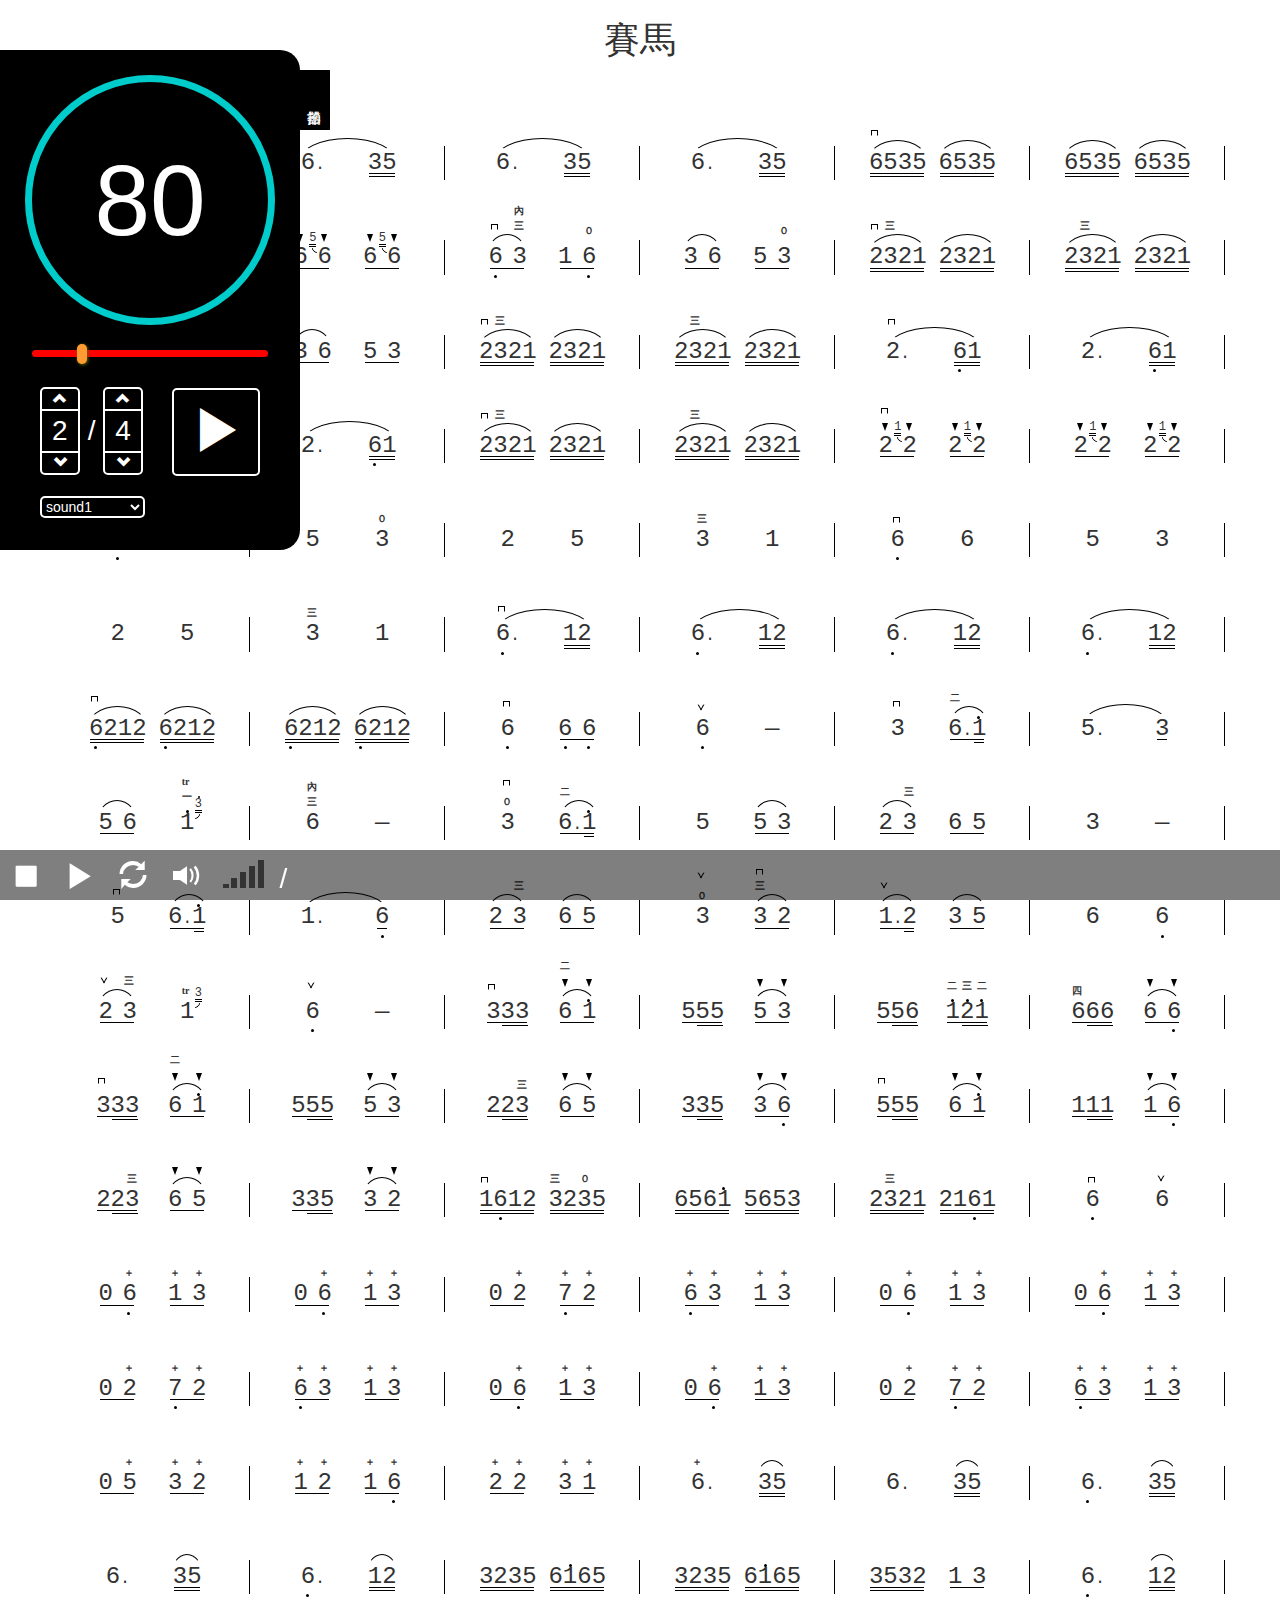
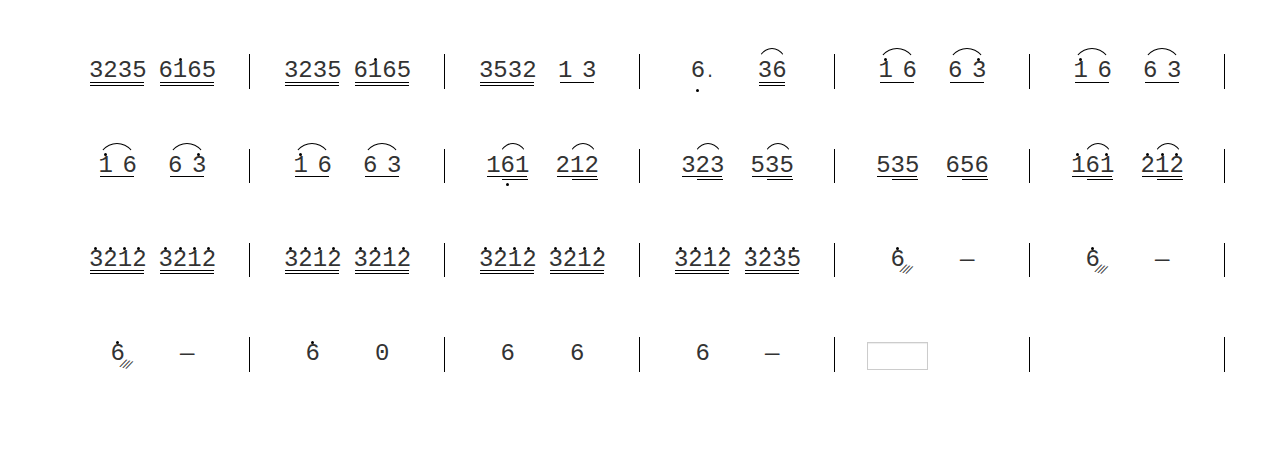
==== horse_racing.html @ 3dab307d "metronome, and horse racing finger update." ====
<!DOCTYPE html>
<html>
<head>
  <meta charset="UTF-8">
  <title>賽馬</title>
  <link href="css/bootstrap.min.css" rel="stylesheet">
  <link href="css/munu-note.css" rel="stylesheet">
  <link href="css/metronome.css" rel="stylesheet">
</head>
<body>
  <div id="player">
    <audio src="賽馬.mp3" loop></audio>
    <span class="player-btn stop glyphicon glyphicon-stop"></span>
    <span class="player-btn play-pause glyphicon glyphicon-play"></span>
    <span class="player-btn repeat repeat-off glyphicon glyphicon-refresh"></span>
    <span class="player-btn volume glyphicon glyphicon-volume-up"></span>
    <div class="volume-bar">
      <div class="volume1"></div>
      <div class="volume2"></div>
      <div class="volume3"></div>
      <div class="volume4"></div>
      <div class="volume5"></div>
    </div>
    <span class="player-curr-time"></span>
    <span class="player-time-slash">/</span>
    <span class="player-total-time"></span>
    <div class="player-timebar"></div>
    <div class="player-cursor"></div>
    <div class="player-cursor-area"></div>
  </div>
  <div id="metronome">
    <span class="metronome-toggle off">節拍器</span>
    <div class="tempo">80</div>
    <input class="bpm-slide" type="range" min="50" max="200" value="80" />
    <div class="time-signature">
      <div class="each-section">
        <div class="up"><span class="glyphicon glyphicon-chevron-up"></span></div>
        2
        <div class="down"><span class="glyphicon glyphicon-chevron-down"></span></div>
      </div>
      <span>/</span>
      <div class="note-count">
        <div class="up"><span class="glyphicon glyphicon-chevron-up"></span></div>
        4
        <div class="down"><span class="glyphicon glyphicon-chevron-down"></span></div>
      </div>
    </div>
    <div class="tempo-trigger">
      <span class="glyphicon glyphicon-play"></span>
    </div>
    <select id="tempo-sound">
      <option value="beat">sound1</option>
      <option value="da">sound2</option>
      <option value="ka">sound3</option>
      <option value="ping">sound4</option>
      <option value="seiko">sound5</option>
      <option value="stick">sound6</option>
      <option value="pon">sound7</option>
    </select>
  </div>

  <div class="container">
    <h1 class="text-center">賽馬</h1>
    <h3>1=F (6 3 弦) 2/4</h3>

    <div class="row">
      <div class="col-lg-2">
        <div class="section">
          <div class="beat beat-2 beat-1n-1d">
            6<span class="half">.</span>
            <span class="beat-top">
              <span class="arc arc-offset-1n" data-arc-from="1n-1d" data-arc-cross="1" data-arc-to="2n"></span>
              <span class="finger tip-offset-1n tip-4-level">二</span>
              <span class="pull-bow tip-offset-1n tip-6-level"></span>
            </span>
          </div>
          <div class="beat beat-2 beat-2n">
            35
            <span class="beat-top">
              <span class="finger tip-offset-1n tip-4-level">０</span>
              <span class="finger tip-offset-2n tip-4-level">一</span>
            </span>
            <span class="beat-bottom">
              <span class="under under-8th under-offset-1n under-2n"></span>
              <span class="under under-16th under-offset-1n under-2n"></span>
            </span>
          </div>
        </div>
      </div>
      <div class="col-lg-2">
        <div class="section">
          <div class="beat beat-2 beat-1n-1d">
            6<span class="half">.</span>
            <span class="beat-top">
              <span class="arc arc-offset-1n" data-arc-from="1n-1d" data-arc-cross="1" data-arc-to="2n"></span>
            </span>
          </div>
          <div class="beat beat-2 beat-2n">
            35
            <span class="beat-bottom">
              <span class="under under-8th under-offset-1n under-2n"></span>
              <span class="under under-16th under-offset-1n under-2n"></span>
            </span>
          </div>
        </div>
      </div>
      <div class="col-lg-2">
        <div class="section">
          <div class="beat beat-2 beat-1n-1d">
            6<span class="half">.</span>
            <span class="beat-top">
              <span class="arc arc-offset-1n" data-arc-from="1n-1d" data-arc-cross="1" data-arc-to="2n"></span>
            </span>
          </div>
          <div class="beat beat-2 beat-2n">
            35
            <span class="beat-bottom">
              <span class="under under-8th under-offset-1n under-2n"></span>
              <span class="under under-16th under-offset-1n under-2n"></span>
            </span>
          </div>
        </div>
      </div>
      <div class="col-lg-2">
        <div class="section">
          <div class="beat beat-2 beat-1n-1d">
            6<span class="half">.</span>
            <span class="beat-top">
              <span class="arc arc-offset-1n" data-arc-from="1n-1d" data-arc-cross="1" data-arc-to="2n"></span>
            </span>
          </div>
          <div class="beat beat-2 beat-2n">
            35
            <span class="beat-bottom">
              <span class="under under-8th under-offset-1n under-2n"></span>
              <span class="under under-16th under-offset-1n under-2n"></span>
            </span>
          </div>
        </div>
      </div>
      <div class="col-lg-2">
        <div class="section">
          <div class="beat beat-2 beat-4n">
            6535
            <span class="beat-top">
              <span class="arc arc-offset-1n arc-4n"></span>
              <span class="pull-bow tip-offset-1n tip-3-level"></span>
            </span>
            <span class="beat-bottom">
              <span class="under under-8th under-offset-1n under-4n"></span>
              <span class="under under-16th under-offset-1n under-4n"></span>
            </span>
          </div>
          <div class="beat beat-2 beat-4n">
            6535
            <span class="beat-top">
              <span class="arc arc-offset-1n arc-4n"></span>
            </span>
            <span class="beat-bottom">
              <span class="under under-8th under-offset-1n under-4n"></span>
              <span class="under under-16th under-offset-1n under-4n"></span>
            </span>
          </div>
        </div>
      </div>
      <div class="col-lg-2">
        <div class="section">
          <div class="beat beat-2 beat-4n">
            6535
            <span class="beat-top">
              <span class="arc arc-offset-1n arc-4n"></span>
            </span>
            <span class="beat-bottom">
              <span class="under under-8th under-offset-1n under-4n"></span>
              <span class="under under-16th under-offset-1n under-4n"></span>
            </span>
          </div>
          <div class="beat beat-2 beat-4n">
            6535
            <span class="beat-top">
              <span class="arc arc-offset-1n arc-4n"></span>
            </span>
            <span class="beat-bottom">
              <span class="under under-8th under-offset-1n under-4n"></span>
              <span class="under under-16th under-offset-1n under-4n"></span>
            </span>
          </div>
        </div>
      </div>
    </div>

    <div class="row">
      <div class="col-lg-2">
        <div class="section">
          <div class="beat beat-2 beat-2n-1d">
            6<span class="half"> </span>6
            <span class="beat-top">
              <span class="staccato tip-offset-1n tip-1-level"></span>
              <span class="staccato tip-offset-2n-1d tip-1-level"></span>
              <span class="decorate decorate-offset-1n-before-2n-1d">5</span>
              <span class="pull-bow tip-offset-1n tip-4-level"></span>
            </span>
            <span class="beat-bottom">
              <span class="under under-8th under-offset-1n under-2n-1d"></span>
            </span>
          </div>
          <div class="beat beat-2 beat-2n-1d">
            6<span class="half"> </span>6
            <span class="beat-top">
              <span class="staccato tip-offset-1n tip-1-level"></span>
              <span class="staccato tip-offset-2n-1d tip-1-level"></span>
              <span class="decorate decorate-offset-1n-before-2n-1d">5</span>
            </span>
            <span class="beat-bottom">
              <span class="under under-8th under-offset-1n under-2n-1d"></span>
            </span>
          </div>
        </div>
      </div>
      <div class="col-lg-2">
        <div class="section">
          <div class="beat beat-2 beat-2n-1d">
            6<span class="half"> </span>6
            <span class="beat-top">
              <span class="staccato tip-offset-1n tip-1-level"></span>
              <span class="staccato tip-offset-2n-1d tip-1-level"></span>
              <span class="decorate decorate-offset-1n-before-2n-1d">5</span>
            </span>
            <span class="beat-bottom">
              <span class="under under-8th under-offset-1n under-2n-1d"></span>
            </span>
          </div>
          <div class="beat beat-2 beat-2n-1d">
            6<span class="half"> </span>6
            <span class="beat-top">
              <span class="staccato tip-offset-1n tip-1-level"></span>
              <span class="staccato tip-offset-2n-1d tip-1-level"></span>
              <span class="decorate decorate-offset-1n-before-2n-1d">5</span>
            </span>
            <span class="beat-bottom">
              <span class="under under-8th under-offset-1n under-2n-1d"></span>
            </span>
          </div>
        </div>
      </div>
      <div class="col-lg-2">
        <div class="section">
          <div class="beat beat-2 beat-2n-1d">
            6<span class="half"> </span>3
            <span class="beat-top">
              <span class="arc arc-offset-1n arc-2n-1d"></span>
              <span class="pull-bow tip-offset-1n tip-3-level"></span>
              <span class="finger tip-offset-2n-1d tip-4-level">三</span>
              <span class="finger tip-offset-2n-1d tip-7-level">內</span>
            </span>
            <span class="beat-bottom">
              <span class="under under-8th under-offset-1n under-2n-1d"></span>
              <span class="dot dot-offset-1n"></span>
            </span>
          </div>
          <div class="beat beat-2 beat-2n-1d">
            1<span class="half"> </span>6
            <span class="beat-top">
              <span class="finger tip-offset-2n-1d tip-3-level">０</span>
            </span>
            <span class="beat-bottom">
              <span class="under under-8th under-offset-1n under-2n-1d"></span>
              <span class="dot dot-offset-2n-1d"></span>
            </span>
          </div>
        </div>
      </div>
      <div class="col-lg-2">
        <div class="section">
          <div class="beat beat-2 beat-2n-1d">
            3<span class="half"> </span>6
            <span class="beat-top">
              <span class="arc arc-offset-1n arc-2n-1d"></span>
            </span>
            <span class="beat-bottom">
              <span class="under under-8th under-offset-1n under-2n-1d"></span>
            </span>
          </div>
          <div class="beat beat-2 beat-2n-1d">
            5<span class="half"> </span>3
            <span class="beat-top">
              <span class="finger tip-offset-2n-1d tip-3-level">０</span>
            </span>
            <span class="beat-bottom">
              <span class="under under-8th under-offset-1n under-2n-1d"></span>
            </span>
          </div>
        </div>
      </div>
      <div class="col-lg-2">
        <div class="section">
          <div class="beat beat-2 beat-4n">
            2321
            <span class="beat-top">
              <span class="arc arc-offset-1n arc-4n"></span>
              <span class="pull-bow tip-offset-1n tip-3-level"></span>
              <span class="finger tip-offset-2n tip-4-level">三</span>
            </span>
            <span class="beat-bottom">
              <span class="under under-8th under-offset-1n under-4n"></span>
              <span class="under under-16th under-offset-1n under-4n"></span>
            </span>
          </div>
          <div class="beat beat-2 beat-4n">
            2321
            <span class="beat-top">
              <span class="arc arc-offset-1n arc-4n"></span>
            </span>
            <span class="beat-bottom">
              <span class="under under-8th under-offset-1n under-4n"></span>
              <span class="under under-16th under-offset-1n under-4n"></span>
            </span>
          </div>
        </div>
      </div>
      <div class="col-lg-2">
        <div class="section">
          <div class="beat beat-2 beat-4n">
            2321
            <span class="beat-top">
              <span class="arc arc-offset-1n arc-4n"></span>
              <span class="finger tip-offset-2n tip-4-level">三</span>
            </span>
            <span class="beat-bottom">
              <span class="under under-8th under-offset-1n under-4n"></span>
              <span class="under under-16th under-offset-1n under-4n"></span>
            </span>
          </div>
          <div class="beat beat-2 beat-4n">
            2321
            <span class="beat-top">
              <span class="arc arc-offset-1n arc-4n"></span>
            </span>
            <span class="beat-bottom">
              <span class="under under-8th under-offset-1n under-4n"></span>
              <span class="under under-16th under-offset-1n under-4n"></span>
            </span>
          </div>
        </div>
      </div>
    </div>

    <div class="row">
      <div class="col-lg-2">
        <div class="section">
          <div class="beat beat-2 beat-2n-1d">
            6<span class="half"> </span>3
            <span class="beat-top">
              <span class="arc arc-offset-1n arc-2n-1d"></span>
              <span class="pull-bow tip-offset-1n tip-3-level"></span>
              <span class="finger tip-offset-2n-1d tip-4-level">三</span>
              <span class="finger tip-offset-2n-1d tip-7-level">內</span>
            </span>
            <span class="beat-bottom">
              <span class="under under-8th under-offset-1n under-2n-1d"></span>
              <span class="dot dot-offset-1n"></span>
            </span>
          </div>
          <div class="beat beat-2 beat-2n-1d">
            1<span class="half"> </span>6
            <span class="beat-bottom">
              <span class="under under-8th under-offset-1n under-2n-1d"></span>
              <span class="dot dot-offset-2n-1d"></span>
            </span>
          </div>
        </div>
      </div>
      <div class="col-lg-2">
        <div class="section">
          <div class="beat beat-2 beat-2n-1d">
            3<span class="half"> </span>6
            <span class="beat-top">
              <span class="arc arc-offset-1n arc-2n-1d"></span>
            </span>
            <span class="beat-bottom">
              <span class="under under-8th under-offset-1n under-2n-1d"></span>
            </span>
          </div>
          <div class="beat beat-2 beat-2n-1d">
            5<span class="half"> </span>3
            <span class="beat-bottom">
              <span class="under under-8th under-offset-1n under-2n-1d"></span>
            </span>
          </div>
        </div>
      </div>
      <div class="col-lg-2">
        <div class="section">
          <div class="beat beat-2 beat-4n">
            2321
            <span class="beat-top">
              <span class="arc arc-offset-1n arc-4n"></span>
              <span class="pull-bow tip-offset-1n tip-3-level"></span>
              <span class="finger tip-offset-2n tip-4-level">三</span>
            </span>
            <span class="beat-bottom">
              <span class="under under-8th under-offset-1n under-4n"></span>
              <span class="under under-16th under-offset-1n under-4n"></span>
            </span>
          </div>
          <div class="beat beat-2 beat-4n">
            2321
            <span class="beat-top">
              <span class="arc arc-offset-1n arc-4n"></span>
            </span>
            <span class="beat-bottom">
              <span class="under under-8th under-offset-1n under-4n"></span>
              <span class="under under-16th under-offset-1n under-4n"></span>
            </span>
          </div>
        </div>
      </div>
      <div class="col-lg-2">
        <div class="section">
          <div class="beat beat-2 beat-4n">
            2321
            <span class="beat-top">
              <span class="arc arc-offset-1n arc-4n"></span>
              <span class="finger tip-offset-2n tip-4-level">三</span>
            </span>
            <span class="beat-bottom">
              <span class="under under-8th under-offset-1n under-4n"></span>
              <span class="under under-16th under-offset-1n under-4n"></span>
            </span>
          </div>
          <div class="beat beat-2 beat-4n">
            2321
            <span class="beat-top">
              <span class="arc arc-offset-1n arc-4n"></span>
            </span>
            <span class="beat-bottom">
              <span class="under under-8th under-offset-1n under-4n"></span>
              <span class="under under-16th under-offset-1n under-4n"></span>
            </span>
          </div>
        </div>
      </div>
      <div class="col-lg-2">
        <div class="section">
          <div class="beat beat-2 beat-1n-1d">
            2<span class="half">.</span>
            <span class="beat-top">
              <sapn class="arc arc-offset-1n-1d" data-arc-from="1n-1d" data-arc-cross="1" data-arc-to="2n"></sapn>
              <span class="pull-bow tip-offset-1n tip-3-level"></span>
            </span>
          </div>
          <div class="beat beat-2 beat-2n">
            61
            <span class="beat-bottom">
              <span class="under under-8th under-offset-1n under-2n"></span>
              <span class="under under-16th under-offset-1n under-2n"></span>
              <span class="dot dot-offset-1n"></span>
            </span>
          </div>
        </div>
      </div>
      <div class="col-lg-2">
        <div class="section">
          <div class="beat beat-2 beat-1n-1d">
            2<span class="half">.</span>
            <span class="beat-top">
              <sapn class="arc arc-offset-1n-1d" data-arc-from="1n-1d" data-arc-cross="1" data-arc-to="2n"></sapn>
            </span>
          </div>
          <div class="beat beat-2 beat-2n">
            61
            <span class="beat-bottom">
              <span class="under under-8th under-offset-1n under-2n"></span>
              <span class="under under-16th under-offset-1n under-2n"></span>
              <span class="dot dot-offset-1n"></span>
            </span>
          </div>
        </div>
      </div>
    </div>

    <div class="row">
      <div class="col-lg-2">
        <div class="section">
          <div class="beat beat-2 beat-1n-1d">
            2<span class="half">.</span>
            <span class="beat-top">
              <sapn class="arc arc-offset-1n-1d" data-arc-from="1n-1d" data-arc-cross="1" data-arc-to="2n"></sapn>
            </span>
          </div>
          <div class="beat beat-2 beat-2n">
            61
            <span class="beat-bottom">
              <span class="under under-8th under-offset-1n under-2n"></span>
              <span class="under under-16th under-offset-1n under-2n"></span>
              <span class="dot dot-offset-1n"></span>
            </span>
          </div>
        </div>
      </div>
      <div class="col-lg-2">
        <div class="section">
          <div class="beat beat-2 beat-1n-1d">
            2<span class="half">.</span>
            <span class="beat-top">
              <sapn class="arc arc-offset-1n-1d" data-arc-from="1n-1d" data-arc-cross="1" data-arc-to="2n"></sapn>
            </span>
          </div>
          <div class="beat beat-2 beat-2n">
            61
            <span class="beat-bottom">
              <span class="under under-8th under-offset-1n under-2n"></span>
              <span class="under under-16th under-offset-1n under-2n"></span>
              <span class="dot dot-offset-1n"></span>
            </span>
          </div>
        </div>
      </div>
      <div class="col-lg-2">
        <div class="section">
          <div class="beat beat-2 beat-4n">
            2321
            <span class="beat-top">
              <span class="arc arc-offset-1n arc-4n"></span>
              <span class="pull-bow tip-offset-1n tip-3-level"></span>
              <span class="finger tip-offset-2n tip-4-level">三</span>
            </span>
            <span class="beat-bottom">
              <span class="under under-8th under-offset-1n under-4n"></span>
              <span class="under under-16th under-offset-1n under-4n"></span>
            </span>
          </div>
          <div class="beat beat-2 beat-4n">
            2321
            <span class="beat-top">
              <span class="arc arc-offset-1n arc-4n"></span>
            </span>
            <span class="beat-bottom">
              <span class="under under-8th under-offset-1n under-4n"></span>
              <span class="under under-16th under-offset-1n under-4n"></span>
            </span>
          </div>
        </div>
      </div>
      <div class="col-lg-2">
        <div class="section">
          <div class="beat beat-2 beat-4n">
            2321
            <span class="beat-top">
              <span class="arc arc-offset-1n arc-4n"></span>
              <span class="finger tip-offset-2n tip-4-level">三</span>
            </span>
            <span class="beat-bottom">
              <span class="under under-8th under-offset-1n under-4n"></span>
              <span class="under under-16th under-offset-1n under-4n"></span>
            </span>
          </div>
          <div class="beat beat-2 beat-4n">
            2321
            <span class="beat-top">
              <span class="arc arc-offset-1n arc-4n"></span>
            </span>
            <span class="beat-bottom">
              <span class="under under-8th under-offset-1n under-4n"></span>
              <span class="under under-16th under-offset-1n under-4n"></span>
            </span>
          </div>
        </div>
      </div>
      <div class="col-lg-2">
        <div class="section">
          <div class="beat beat-2 beat-2n-1d">
            2<span class="half"> </span>2
            <span class="beat-top">
              <span class="pull-bow tip-offset-1n tip-4-level"></span>
              <span class="decorate decorate-offset-1n-before-2n-1d">1</span>
              <span class="staccato tip-offset-1n tip-1-level"></span>
              <span class="staccato tip-offset-2n-1d tip-1-level"></span>
            </span>
            <span class="beat-bottom">
              <span class="under under-8th under-offset-1n under-2n-1d"></span>
            </span>
          </div>
          <div class="beat beat-2 beat-2n-1d">
            2<span class="half"> </span>2
            <span class="beat-top">
              <span class="decorate decorate-offset-1n-before-2n-1d">1</span>
              <span class="staccato tip-offset-1n tip-1-level"></span>
              <span class="staccato tip-offset-2n-1d tip-1-level"></span>
            </span>
            <span class="beat-bottom">
              <span class="under under-8th under-offset-1n under-2n-1d"></span>
            </span>
          </div>
        </div>
      </div>
      <div class="col-lg-2">
        <div class="section">
          <div class="beat beat-2 beat-2n-1d">
            2<span class="half"> </span>2
            <span class="beat-top">
              <span class="decorate decorate-offset-1n-before-2n-1d">1</span>
              <span class="staccato tip-offset-1n tip-1-level"></span>
              <span class="staccato tip-offset-2n-1d tip-1-level"></span>
            </span>
            <span class="beat-bottom">
              <span class="under under-8th under-offset-1n under-2n-1d"></span>
            </span>
          </div>
          <div class="beat beat-2 beat-2n-1d">
            2<span class="half"> </span>2
            <span class="beat-top">
              <span class="decorate decorate-offset-1n-before-2n-1d">1</span>
              <span class="staccato tip-offset-1n tip-1-level"></span>
              <span class="staccato tip-offset-2n-1d tip-1-level"></span>
            </span>
            <span class="beat-bottom">
              <span class="under under-8th under-offset-1n under-2n-1d"></span>
            </span>
          </div>
        </div>
      </div>
    </div>

    <div class="row">
      <div class="col-lg-2">
        <div class="section">
          <div class="beat beat-2 beat-1n">
            6
            <span class="beat-top">
              <span class="pull-bow tip-offset-1n tip-1-level"></span>
            </span>
            <span class="beat-bottom">
              <span class="dot dot-offset-1n"></span>
            </span>
          </div>
          <div class="beat beat-2">6</div>
        </div>
      </div>
      <div class="col-lg-2">
        <div class="section">
          <div class="beat beat-2">5</div>
          <div class="beat beat-2 beat-1n">
            3
            <span class="beat-top">
              <span class="finger tip-offset-1n tip-2-level">０</span>
            </span>
          </div>
        </div>
      </div>
      <div class="col-lg-2">
        <div class="section">
          <div class="beat beat-2">2</div>
          <div class="beat beat-2">5</div>
        </div>
      </div>
      <div class="col-lg-2">
        <div class="section">
          <div class="beat beat-2 beat-1n">
            3
            <span class="beat-top">
              <span class="finger tip-offset-1n tip-2-level">三</span>
            </span>
          </div>
          <div class="beat beat-2">1</div>
        </div>
      </div>
      <div class="col-lg-2">
        <div class="section">
          <div class="beat beat-2 beat-1n">
            6
            <span class="beat-top">
              <span class="pull-bow tip-offset-1n tip-1-level"></span>
            </span>
            <span class="beat-bottom">
              <span class="dot dot-offset-1n"></span>
            </span>
          </div>
          <div class="beat beat-2">6</div>
        </div>
      </div>
      <div class="col-lg-2">
        <div class="section">
          <div class="beat beat-2">5</div>
          <div class="beat beat-2">3</div>
        </div>
      </div>
    </div>

    <div class="row">
      <div class="col-lg-2">
        <div class="section">
          <div class="beat beat-2">2</div>
          <div class="beat beat-2">5</div>
        </div>
      </div>
      <div class="col-lg-2">
        <div class="section">
          <div class="beat beat-2 beat-1n">
            3
            <span class="beat-top">
              <span class="finger tip-offset-1n tip-2-level">三</span>
            </span>
          </div>
          <div class="beat beat-2">1</div>
        </div>
      </div>
      <div class="col-lg-2">
        <div class="section">
          <div class="beat beat-2 beat-1n-1d">
            6<span class="half">.</span>
            <span class="beat-top">
              <span class="pull-bow tip-offset-1n tip-2-level"></span>
              <span class="arc" data-arc-from="1n-1d" data-arc-cross="1" data-arc-to="2n"></span>
            </span>
            <span class="beat-bottom">
              <span class="dot dot-offset-1n"></span>
            </span>
          </div>
          <div class="beat beat-2 beat-2n">
            12
            <span class="beat-bottom">
              <span class="under under-8th under-offset-1n under-2n"></span>
              <span class="under under-16th under-offset-1n under-2n"></span>
            </span>
          </div>
        </div>
      </div>
      <div class="col-lg-2">
        <div class="section">
          <div class="beat beat-2 beat-1n-1d">
            6<span class="half">.</span>
            <span class="beat-top">
              <span class="arc" data-arc-from="1n-1d" data-arc-cross="1" data-arc-to="2n"></span>
            </span>
            <span class="beat-bottom">
              <span class="dot dot-offset-1n"></span>
            </span>
          </div>
          <div class="beat beat-2 beat-2n">
            12
            <span class="beat-bottom">
              <span class="under under-8th under-offset-1n under-2n"></span>
              <span class="under under-16th under-offset-1n under-2n"></span>
            </span>
          </div>
        </div>
      </div>
      <div class="col-lg-2">
        <div class="section">
          <div class="beat beat-2 beat-1n-1d">
            6<span class="half">.</span>
            <span class="beat-top">
              <span class="arc" data-arc-from="1n-1d" data-arc-cross="1" data-arc-to="2n"></span>
            </span>
            <span class="beat-bottom">
              <span class="dot dot-offset-1n"></span>
            </span>
          </div>
          <div class="beat beat-2 beat-2n">
            12
            <span class="beat-bottom">
              <span class="under under-8th under-offset-1n under-2n"></span>
              <span class="under under-16th under-offset-1n under-2n"></span>
            </span>
          </div>
        </div>
      </div>
      <div class="col-lg-2">
        <div class="section">
          <div class="beat beat-2 beat-1n-1d">
            6<span class="half">.</span>
            <span class="beat-top">
              <span class="arc" data-arc-from="1n-1d" data-arc-cross="1" data-arc-to="2n"></span>
            </span>
            <span class="beat-bottom">
              <span class="dot dot-offset-1n"></span>
            </span>
          </div>
          <div class="beat beat-2 beat-2n">
            12
            <span class="beat-bottom">
              <span class="under under-8th under-offset-1n under-2n"></span>
              <span class="under under-16th under-offset-1n under-2n"></span>
            </span>
          </div>
        </div>
      </div>
    </div>

    <div class="row">
      <div class="col-lg-2">
        <div class="section">
          <div class="beat beat-2 beat-4n">
            6212
            <span class="beat-top">
              <span class="arc arc-offset-1n arc-4n"></span>
              <span class="pull-bow tip-offset-1n tip-3-level"></span>
            </span>
            <span class="beat-bottom">
              <span class="under under-8th under-offset-1n under-4n"></span>
              <span class="under under-16th under-offset-1n under-4n"></span>
              <span class="dot dot-offset-1n"></span>
            </span>
          </div>
          <div class="beat beat-2 beat-4n">
            6212
            <span class="beat-top">
              <span class="arc arc-offset-1n arc-4n"></span>
            </span>
            <span class="beat-bottom">
              <span class="under under-8th under-offset-1n under-4n"></span>
              <span class="under under-16th under-offset-1n under-4n"></span>
              <span class="dot dot-offset-1n"></span>
            </span>
          </div>
        </div>
      </div>
      <div class="col-lg-2">
        <div class="section">
          <div class="beat beat-2 beat-4n">
            6212
            <span class="beat-top">
              <span class="arc arc-offset-1n arc-4n"></span>
            </span>
            <span class="beat-bottom">
              <span class="under under-8th under-offset-1n under-4n"></span>
              <span class="under under-16th under-offset-1n under-4n"></span>
              <span class="dot dot-offset-1n"></span>
            </span>
          </div>
          <div class="beat beat-2 beat-4n">
            6212
            <span class="beat-top">
              <span class="arc arc-offset-1n arc-4n"></span>
            </span>
            <span class="beat-bottom">
              <span class="under under-8th under-offset-1n under-4n"></span>
              <span class="under under-16th under-offset-1n under-4n"></span>
              <span class="dot dot-offset-1n"></span>
            </span>
          </div>
        </div>
      </div>
      <div class="col-lg-2">
        <div class="section">
          <div class="beat beat-2 beat-1n">
            6
            <span class="beat-top">
              <span class="pull-bow tip-offset-1n tip-2-level"></span>
            </span>
            <span class="beat-bottom">
              <span class="dot dot-offset-1n"></span>
            </span>
          </div>
          <div class="beat beat-2 beat-2n-1d">
            6<span class="half"> </span>6
            <span class="beat-bottom">
              <span class="under under-8th under-offset-1n under-2n-1d"></span>
              <span class="dot dot-offset-1n"></span>
              <span class="dot dot-offset-2n-1d"></span>
            </span>
          </div>
        </div>
      </div>
      <div class="col-lg-2">
        <div class="section">
          <div class="beat beat-2 beat-1n">
            6
            <span class="beat-top">
              <span class="push-bow tip-offset-1n tip-1-level"></span>
            </span>
            <span class="beat-bottom">
              <span class="dot dot-offset-1n"></span>
            </span>
          </div>
          <div class="beat beat-2">—</div>
        </div>
      </div>
      <div class="col-lg-2">
        <div class="section">
          <div class="beat beat-2 beat-1n">
            3
            <span class="beat-top">
              <span class="pull-bow tip-offset-1n tip-2-level"></span>
            </span>
          </div>
          <div class="beat beat-2 beat-2n-1d">
            6<span class="half">.</span>1
            <span class="beat-top">
              <span class="dot dot-offset-2n-1d"></span>
              <span class="arc arc-offsest-1n arc-2n-1d"></span>
              <span class="finger tip-offset-1n tip-4-level">二</span>
            </span>
            <span class="beat-bottom">
              <span class="under under-8th under-offset-1n under-2n-1d"></span>
              <span class="under under-16th under-offset-2n-1d under-1n"></span>
            </span>
          </div>
        </div>
      </div>
      <div class="col-lg-2">
        <div class="section">
          <div class="beat beat-2 beat-1n-1d">
            5<span class="half">.</span>
            <span class="beat-top">
              <sapn class="arc arc-offset-1n-1d" data-arc-from="1n-1d" data-arc-cross="1" data-arc-to="1n"></sapn>
            </span>
          </div>
          <div class="beat beat-2 beat-1n">
            3
            <span class="beat-bottom">
              <span class="under under-8th under-offset-1n under-1n"></span>
            </span>
          </div>
        </div>
      </div>
    </div>

    <div class="row">
      <div class="col-lg-2">
        <div class="section">
          <div class="beat beat-2 beat-2n-1d">
            5<span class="half"> </span>6
            <span class="beat-top">
              <span class="arc arc-offset-1n arc-2n-1d"></span>
            </span>
            <span class="beat-bottom">
              <span class="under under-8th under-offset-1n under-2n-1d"></span>
            </span>
          </div>
          <div class="beat beat-2 beat-1n">
            1
            <span class="beat-top">
              <span class="decorate decorate-offset-1n-after-1n">
                3<span class="dot"></span>
              </span>
              <span class="dot dot-offset-1n"></span>
              <span class="finger tip-offset-1n tip-3-level">一</span>
              <span class="finger tip-offset-1n tip-6-level">tr</span>
            </span>
          </div>
        </div>
      </div>
      <div class="col-lg-2">
        <div class="section">
          <div class="beat beat-2 beat-1n">
            6
            <span class="beat-top">
              <span class="finger tip-offset-1n tip-2-level">三</span>
              <span class="finger tip-offset-1n tip-5-level">內</span>
            </span>
          </div>
          <div class="beat beat-2">—</div>
        </div>
      </div>
      <div class="col-lg-2">
        <div class="section">
          <div class="beat beat-2 beat-1n">
            3
            <span class="beat-top">
              <span class="finger tip-offset-1n tip-2-level">０</span>
              <span class="pull-bow tip-offset-1n tip-5-level"></span>
            </span>
          </div>
          <div class="beat beat-2 beat-2n-1d">
            6<span class="half">.</span>1
            <span class="beat-top">
              <span class="dot dot-offset-2n-1d"></span>
              <span class="arc arc-offsest-1n arc-2n-1d"></span>
              <span class="finger tip-offset-1n tip-4-level">二</span>
            </span>
            <span class="beat-bottom">
              <span class="under under-8th under-offset-1n under-2n-1d"></span>
              <span class="under under-16th under-offset-2n-1d under-1n"></span>
            </span>
          </div>
        </div>
      </div>
      <div class="col-lg-2">
        <div class="section">
          <div class="beat beat-2">5</div>
          <div class="beat beat-2 beat-2n-1d">
            5<span class="half"> </span>3
            <span class="beat-top">
              <span class="arc arc-offset-1n arc-2n-1d"></span>
            </span>
            <span class="beat-bottom">
              <span class="under under-8th under-offset-1n under-2n-1d"></span>
            </span>
          </div>
        </div>
      </div>
      <div class="col-lg-2">
        <div class="section">
          <div class="beat beat-2 beat-2n-1d">
            2<span class="half"> </span>3
            <span class="beat-top">
              <span class="arc arc-offset-1n arc-2n-1d"></span>
              <span class="finger tip-offset-2n-1d tip-4-level">三</span>
            </span>
            <span class="beat-bottom">
              <span class="under under-8th under-offset-1n under-2n-1d"></span>
            </span>
          </div>
          <div class="beat beat-2 beat-2n-1d">
            6<span class="half"> </span>5
            <span class="beat-bottom">
              <span class="under under-8th under-offset-1n under-2n-1d"></span>
            </span>
          </div>
        </div>
      </div>
      <div class="col-lg-2">
        <div class="section">
          <div class="beat beat-2">3</div>
          <div class="beat beat-2">—</div>
        </div>
      </div>
    </div>

    <div class="row">
      <div class="col-lg-2">
        <div class="section">
          <div class="beat beat-2 beat-1n">
            5
            <span class="beat-top">
              <span class="pull-bow tip-offset-1n tip-2-level"></span>
            </span>
          </div>
          <div class="beat beat-2 beat-2n-1d">
            6<span class="half">.</span>1
            <span class="beat-top">
              <span class="dot dot-offset-2n-1d"></span>
              <span class="arc arc-offsest-1n arc-2n-1d"></span>
            </span>
            <span class="beat-bottom">
              <span class="under under-8th under-offset-1n under-2n-1d"></span>
              <span class="under under-16th under-offset-2n-1d under-1n"></span>
            </span>
          </div>
        </div>
      </div>
      <div class="col-lg-2">
        <div class="section">
          <div class="beat beat-2 beat-1n-1d">
            1<span class="half">.</span>
            <span class="beat-top">
              <sapn class="arc arc-offset-1n-1d" data-arc-from="1n-1d" data-arc-cross="1" data-arc-to="1n"></sapn>
            </span>
          </div>
          <div class="beat beat-2 beat-1n">
            6
            <span class="beat-bottom">
              <span class="under under-8th under-offset-1n under-1n"></span>
              <span class="dot dot-offset-1n"></span>
            </span>
          </div>
        </div>
      </div>
      <div class="col-lg-2">
        <div class="section">
          <div class="beat beat-2 beat-2n-1d">
            2<span class="half"> </span>3
            <span class="beat-top">
              <span class="arc arc-offset-1n arc-2n-1d"></span>
              <span class="finger tip-offset-2n-1d tip-4-level">三</span>
            </span>
            <span class="beat-bottom">
              <span class="under under-8th under-offset-1n under-2n-1d"></span>
            </span>
          </div>
          <div class="beat beat-2 beat-2n-1d">
            6<span class="half"> </span>5
            <span class="beat-top">
              <span class="arc arc-offset-1n arc-2n-1d"></span>
            </span>
            <span class="beat-bottom">
              <span class="under under-8th under-offset-1n under-2n-1d"></span>
            </span>
          </div>
        </div>
      </div>
      <div class="col-lg-2">
        <div class="section">
          <div class="beat beat-2 beat-1n">
            3
            <span class="beat-top">
              <span class="finger tip-offset-1n tip-2-level">０</span>
              <span class="push-bow tip-offset-1n tip-5-level"></span>
            </span>
          </div>
          <div class="beat beat-2 beat-2n-1d">
            3<span class="half"> </span>2
            <span class="beat-top">
              <span class="arc arc-offset-1n arc-2n-1d"></span>
              <span class="pull-bow tip-offset-1n tip-6-level"></span>
              <span class="finger tip-offset-1n tip-4-level">三</span>
            </span>
            <span class="beat-bottom">
              <span class="under under-8th under-offset-1n under-2n-1d"></span>
            </span>
          </div>
        </div>
      </div>
      <div class="col-lg-2">
        <div class="section">
          <div class="beat beat-2 beat-2n-1d">
            1<span class="half">.</span>2
            <span class="beat-top">
              <span class="arc arc-offset-1n arc-2n-1d"></span>
              <span class="push-bow tip-offset-1n tip-3-level"></span>
            </span>
            <span class="beat-bottom">
              <span class="under under-8th under-offset-1n under-2n-1d"></span>
              <span class="under under-16th under-offset-2n-1d under-1n"></span>
            </span>
          </div>
          <div class="beat beat-2 beat-2n-1d">
            3<span class="half"> </span>5
            <span class="beat-top">
              <span class="arc arc-offset-1n arc-2n-1d"></span>
            </span>
            <span class="beat-bottom">
              <span class="under under-8th under-offset-1n under-2n-1d"></span>
            </span>
          </div>
        </div>
      </div>
      <div class="col-lg-2">
        <div class="section">
          <div class="beat beat-2">6</div>
          <div class="beat beat-2 beat-1n">
            6
            <span class="beat-bottom">
              <spna class="dot dot-offset-1n"></spna>
            </span>
          </div>
        </div>
      </div>
    </div>

    <div class="row">
      <div class="col-lg-2">
        <div class="section">
          <div class="beat beat-2 beat-2n-1d">
            2<span class="half"> </span>3
            <span class="beat-top">
              <span class="arc arc-offset-1n arc-2n-1d"></span>
              <span class="push-bow tip-offset-1n tip-3-level"></span>
              <span class="finger tip-offset-2n-1d tip-4-level">三</span>
            </span>
            <span class="beat-bottom">
              <span class="under under-8th under-offset-1n under-2n-1d"></span>
            </span>
          </div>
          <div class="beat beat-2 beat-1n">
            1
            <span class="beat-top">
              <span class="finger tip-offset-1n tip-2-level">tr</span>
              <span class="decorate decorate-offset-1n-after-1n">
                3
              </span>
            </span>
          </div>
        </div>
      </div>
      <div class="col-lg-2">
        <div class="section">
          <div class="beat beat-2 beat-1n">
            6
            <span class="beat-top">
              <span class="push-bow tip-offset-1n tip-2-level"></span>
            </span>
            <span class="beat-bottom">
              <span class="dot dot-offset-1n"></span>
            </span>
          </div>
          <div class="beat beat-2">—</div>
        </div>
      </div>
      <div class="col-lg-2">
        <div class="section">
          <div class="beat beat-2 beat-3n">
            333
            <span class="beat-top">
              <span class="pull-bow tip-offset-1n tip-2-level"></span>
            </span>
            <span class="beat-bottom">
              <span class="under under-8th under-offset-1n under-3n"></span>
              <span class="under under-16th under-offset-2n under-2n"></span>
            </span>
          </div>
          <div class="beat beat-2 beat-2n-1d">
            6<span class="half"> </span>1
            <span class="beat-top">
              <span class="staccato tip-offset-1n tip-3-level"></span>
              <span class="staccato tip-offset-2n-1d tip-3-level"></span>
              <span class="dot dot-offset-2n-1d"></span>
              <span class="arc arc-offset-1n arc-2n-1d"></span>
              <span class="finger tip-offset-1n tip-7-level">二</span>
            </span>
            <span class="beat-bottom">
              <span class="under under-8th under-offset-1n under-2n-1d"></span>
            </span>
          </div>
        </div>
      </div>
      <div class="col-lg-2">
        <div class="section">
          <div class="beat beat-2 beat-3n">
            555
            <span class="beat-bottom">
              <span class="under under-8th under-offset-1n under-3n"></span>
              <span class="under under-16th under-offset-2n under-2n"></span>
            </span>
          </div>
          <div class="beat beat-2 beat-2n-1d">
            5<span class="half"> </span>3
            <span class="beat-top">
              <span class="staccato tip-offset-1n tip-3-level"></span>
              <span class="staccato tip-offset-2n-1d tip-3-level"></span>
              <span class="arc arc-offset-1n arc-2n-1d"></span>
            </span>
            <span class="beat-bottom">
              <span class="under under-8th under-offset-1n under-2n-1d"></span>
            </span>
          </div>
        </div>
      </div>
      <div class="col-lg-2">
        <div class="section">
          <div class="beat beat-2 beat-3n">
            556
            <span class="beat-bottom">
              <span class="under under-8th under-offset-1n under-3n"></span>
              <span class="under under-16th under-offset-2n under-2n"></span>
            </span>
          </div>
          <div class="beat beat-2 beat-3n">
            121
            <sapn class="beat-top">
              <span class="dot dot-offset-1n"></span>
              <span class="dot dot-offset-2n"></span>
              <span class="dot dot-offset-3n"></span>
              <span class="finger tip-offset-1n tip-3-level">二</span>
              <span class="finger tip-offset-2n tip-3-level">三</span>
              <span class="finger tip-offset-3n tip-3-level">二</span>
            </sapn>
            <span class="beat-bottom">
              <span class="under under-8th under-offset-1n under-3n"></span>
              <span class="under under-16th under-offset-2n under-2n"></span>
            </span>
          </div>
        </div>
      </div>
      <div class="col-lg-2">
        <div class="section">
          <div class="beat beat-2 beat-3n">
            666
            <span class="beat-top">
              <span class="finger tip-offset-1n tip-2-level">四</span>
            </span>
            <span class="beat-bottom">
              <span class="under under-8th under-offset-1n under-3n"></span>
              <span class="under under-16th under-offset-2n under-2n"></span>
            </span>
          </div>
          <div class="beat beat-2 beat-2n-1d">
            6<span class="half"> </span>6
            <span class="beat-top">
              <span class="staccato tip-offset-1n tip-3-level"></span>
              <span class="staccato tip-offset-2n-1d tip-3-level"></span>
              <span class="arc arc-offset-1n arc-2n-1d"></span>
            </span>
            <span class="beat-bottom">
              <span class="dot dot-offset-2n-1d"></span>
              <span class="under under-8th under-offset-1n under-2n-1d"></span>
            </span>
          </div>
        </div>
      </div>
    </div>

    <div class="row">
      <div class="col-lg-2">
        <div class="section">
          <div class="beat beat-2 beat-3n">
            333
            <span class="beat-top">
              <span class="pull-bow tip-offset-1n tip-2-level"></span>
            </span>
            <span class="beat-bottom">
              <span class="under under-8th under-offset-1n under-3n"></span>
              <span class="under under-16th under-offset-2n under-2n"></span>
            </span>
          </div>
          <div class="beat beat-2 beat-2n-1d">
            6<span class="half"> </span>1
            <span class="beat-top">
              <span class="staccato tip-offset-1n tip-3-level"></span>
              <span class="staccato tip-offset-2n-1d tip-3-level"></span>
              <span class="dot dot-offset-2n-1d"></span>
              <span class="arc arc-offset-1n arc-2n-1d"></span>
              <span class="finger tip-offset-1n tip-7-level">二</span>
            </span>
            <span class="beat-bottom">
              <span class="under under-8th under-offset-1n under-2n-1d"></span>
            </span>
          </div>
        </div>
      </div>
      <div class="col-lg-2">
        <div class="section">
          <div class="beat beat-2 beat-3n">
            555
            <span class="beat-bottom">
              <span class="under under-8th under-offset-1n under-3n"></span>
              <span class="under under-16th under-offset-2n under-2n"></span>
            </span>
          </div>
          <div class="beat beat-2 beat-2n-1d">
            5<span class="half"> </span>3
            <span class="beat-top">
              <span class="staccato tip-offset-1n tip-3-level"></span>
              <span class="staccato tip-offset-2n-1d tip-3-level"></span>
              <span class="arc arc-offset-1n arc-2n-1d"></span>
            </span>
            <span class="beat-bottom">
              <span class="under under-8th under-offset-1n under-2n-1d"></span>
            </span>
          </div>
        </div>
      </div>
      <div class="col-lg-2">
        <div class="section">
          <div class="beat beat-2 beat-3n">
            223
            <span class="beat-top">
              <span class="finger tip-offset-3n tip-2-level">三</span>
            </span>
            <span class="beat-bottom">
              <span class="under under-8th under-offset-1n under-3n"></span>
              <span class="under under-16th under-offset-2n under-2n"></span>
            </span>
          </div>
          <div class="beat beat-2 beat-2n-1d">
            6<span class="half"> </span>5
            <span class="beat-top">
              <span class="staccato tip-offset-1n tip-3-level"></span>
              <span class="staccato tip-offset-2n-1d tip-3-level"></span>
              <span class="arc arc-offset-1n arc-2n-1d"></span>
            </span>
            <span class="beat-bottom">
              <span class="under under-8th under-offset-1n under-2n-1d"></span>
            </span>
          </div>
        </div>
      </div>
      <div class="col-lg-2">
        <div class="section">
          <div class="beat beat-2 beat-3n">
            335
            <span class="beat-bottom">
              <span class="under under-8th under-offset-1n under-3n"></span>
              <span class="under under-16th under-offset-2n under-2n"></span>
            </span>
          </div>
          <div class="beat beat-2 beat-2n-1d">
            3<span class="half"> </span>6
            <span class="beat-top">
              <span class="staccato tip-offset-1n tip-3-level"></span>
              <span class="staccato tip-offset-2n-1d tip-3-level"></span>
              <span class="arc arc-offset-1n arc-2n-1d"></span>
            </span>
            <span class="beat-bottom">
              <span class="dot dot-offset-2n-1d"></span>
              <span class="under under-8th under-offset-1n under-2n-1d"></span>
            </span>
          </div>
        </div>
      </div>
      <div class="col-lg-2">
        <div class="section">
          <div class="beat beat-2 beat-3n">
            555
            <span class="beat-top">
              <span class="pull-bow tip-offset-1n tip-2-level"></span>
            </span>
            <span class="beat-bottom">
              <span class="under under-8th under-offset-1n under-3n"></span>
              <span class="under under-16th under-offset-2n under-2n"></span>
            </span>
          </div>
          <div class="beat beat-2 beat-2n-1d">
            6<span class="half"> </span>1
            <span class="beat-top">
              <span class="staccato tip-offset-1n tip-3-level"></span>
              <span class="staccato tip-offset-2n-1d tip-3-level"></span>
              <span class="dot dot-offset-2n-1d"></span>
              <span class="arc arc-offset-1n arc-2n-1d"></span>
            </span>
            <span class="beat-bottom">
              <span class="under under-8th under-offset-1n under-2n-1d"></span>
            </span>
          </div>
        </div>
      </div>
      <div class="col-lg-2">
        <div class="section">
          <div class="beat beat-2 beat-3n">
            111
            <span class="beat-bottom">
              <span class="under under-8th under-offset-1n under-3n"></span>
              <span class="under under-16th under-offset-2n under-2n"></span>
            </span>
          </div>
          <div class="beat beat-2 beat-2n-1d">
            1<span class="half"> </span>6
            <span class="beat-top">
              <span class="staccato tip-offset-1n tip-3-level"></span>
              <span class="staccato tip-offset-2n-1d tip-3-level"></span>
              <span class="arc arc-offset-1n arc-2n-1d"></span>
            </span>
            <span class="beat-bottom">
              <span class="dot dot-offset-2n-1d"></span>
              <span class="under under-8th under-offset-1n under-2n-1d"></span>
            </span>
          </div>
        </div>
      </div>
    </div>

    <div class="row">
      <div class="col-lg-2">
        <div class="section">
          <div class="beat beat-2 beat-3n">
            223
            <span class="beat-top">
              <span class="finger tip-offset-3n tip-2-level">三</span>
            </span>
            <span class="beat-bottom">
              <span class="under under-8th under-offset-1n under-3n"></span>
              <span class="under under-16th under-offset-2n under-2n"></span>
            </span>
          </div>
          <div class="beat beat-2 beat-2n-1d">
            6<span class="half"> </span>5
            <span class="beat-top">
              <span class="staccato tip-offset-1n tip-3-level"></span>
              <span class="staccato tip-offset-2n-1d tip-3-level"></span>
              <span class="arc arc-offset-1n arc-2n-1d"></span>
            </span>
            <span class="beat-bottom">
              <span class="under under-8th under-offset-1n under-2n-1d"></span>
            </span>
          </div>
        </div>
      </div>
      <div class="col-lg-2">
        <div class="section">
          <div class="beat beat-2 beat-3n">
            335
            <span class="beat-bottom">
              <span class="under under-8th under-offset-1n under-3n"></span>
              <span class="under under-16th under-offset-2n under-2n"></span>
            </span>
          </div>
          <div class="beat beat-2 beat-2n-1d">
            3<span class="half"> </span>2
            <span class="beat-top">
              <span class="staccato tip-offset-1n tip-3-level"></span>
              <span class="staccato tip-offset-2n-1d tip-3-level"></span>
              <span class="arc arc-offset-1n arc-2n-1d"></span>
            </span>
            <span class="beat-bottom">
              <span class="under under-8th under-offset-1n under-2n-1d"></span>
            </span>
          </div>
        </div>
      </div>
      <div class="col-lg-2">
        <div class="section">
          <div class="beat beat-2 beat-4n">
            1612
            <span class="beat-top">
              <span class="pull-bow tip-offset-1n tip-1-level"></span>
            </span>
            <span class="beat-bottom">
              <span class="dot dot-offset-2n"></span>
              <span class="under under-8th under-offset-1n under-4n"></span>
              <span class="under under-16th under-offset-1n under-4n"></span>
            </span>
          </div>
          <div class="beat beat-2 beat-4n">
            3235
            <span class="beat-top">
              <span class="finger tip-offset-1n tip-2-level">三</span>
              <span class="finger tip-offset-3n tip-2-level">０</span>
            </span>
            <span class="beat-bottom">
              <span class="under under-8th under-offset-1n under-4n"></span>
              <span class="under under-16th under-offset-1n under-4n"></span>
            </span>
          </div>
        </div>
      </div>
      <div class="col-lg-2">
        <div class="section">
          <div class="beat beat-2 beat-4n">
            6561
            <span class="beat-top">
              <span class="dot dot-offset-4n"></span>
            </span>
            <span class="beat-bottom">
              <span class="under under-8th under-offset-1n under-4n"></span>
              <span class="under under-16th under-offset-1n under-4n"></span>
            </span>
          </div>
          <div class="beat beat-2 beat-4n">
            5653
            <span class="beat-bottom">
              <span class="under under-8th under-offset-1n under-4n"></span>
              <span class="under under-16th under-offset-1n under-4n"></span>
            </span>
          </div>
        </div>
      </div>
      <div class="col-lg-2">
        <div class="section">
          <div class="beat beat-2 beat-4n">
            2321
            <span class="beat-top">
              <span class="finger tip-offset-2n tip-2-level">三</span>
            </span>
            <span class="beat-bottom">
              <span class="under under-8th under-offset-1n under-4n"></span>
              <span class="under under-16th under-offset-1n under-4n"></span>
            </span>
          </div>
          <div class="beat beat-2 beat-4n">
            2161
            <span class="beat-bottom">
              <span class="dot dot-offset-3n"></span>
              <span class="under under-8th under-offset-1n under-4n"></span>
              <span class="under under-16th under-offset-1n under-4n"></span>
            </span>
          </div>
        </div>
      </div>
      <div class="col-lg-2">
        <div class="section">
          <div class="beat beat-2 beat-1n">
            6
            <span class="beat-top">
              <span class="pull-bow tip-offset-1n tip-1-level"></span>
            </span>
            <span class="beat-bottom">
              <span class="dot dot-offset-1n"></span>
            </span>
          </div>
          <div class="beat beat-2 beat-1n">
            6
            <span class="beat-top">
              <span class="push-bow tip-offset-1n tip-1-level"></span>
            </span>
          </div>
        </div>
      </div>
    </div>

    <div class="row">
      <div class="col-lg-2">
        <div class="section">
          <div class="beat beat-2 beat-2n-1d">
            0<span class="half"> </span>6
            <span class="beat-top">
              <span class="finger tip-offset-2n-1d tip-2-level">＋</span>
            </span>
            <span class="beat-bottom">
              <span class="dot dot-offset-2n-1d"></span>
              <span class="under under-8th under-offset-1n under-2n-1d"></span>
            </span>
          </div>
          <div class="beat beat-2 beat-2n-1d">
            1<span class="half"> </span>3
            <span class="beat-top">
              <span class="finger tip-offset-1n tip-2-level">＋</span>
              <span class="finger tip-offset-2n-1d tip-2-level">＋</span>
            </span>
            <span class="beat-bottom">
              <span class="under under-8th under-offset-1n under-2n-1d"></span>
            </span>
          </div>
        </div>
      </div>
      <div class="col-lg-2">
        <div class="section">
          <div class="beat beat-2 beat-2n-1d">
            0<span class="half"> </span>6
            <span class="beat-top">
              <span class="finger tip-offset-2n-1d tip-2-level">＋</span>
            </span>
            <span class="beat-bottom">
              <span class="dot dot-offset-2n-1d"></span>
              <span class="under under-8th under-offset-1n under-2n-1d"></span>
            </span>
          </div>
          <div class="beat beat-2 beat-2n-1d">
            1<span class="half"> </span>3
            <span class="beat-top">
              <span class="finger tip-offset-1n tip-2-level">＋</span>
              <span class="finger tip-offset-2n-1d tip-2-level">＋</span>
            </span>
            <span class="beat-bottom">
              <span class="under under-8th under-offset-1n under-2n-1d"></span>
            </span>
          </div>
        </div>
      </div>
      <div class="col-lg-2">
        <div class="section">
          <div class="beat beat-2 beat-2n-1d">
            0<span class="half"> </span>2
            <span class="beat-top">
              <span class="finger tip-offset-2n-1d tip-2-level">＋</span>
            </span>
            <span class="beat-bottom">
              <span class="under under-8th under-offset-1n under-2n-1d"></span>
            </span>
          </div>
          <div class="beat beat-2 beat-2n-1d">
            7<span class="half"> </span>2
            <span class="beat-top">
              <span class="finger tip-offset-1n tip-2-level">＋</span>
              <span class="finger tip-offset-2n-1d tip-2-level">＋</span>
            </span>
            <span class="beat-bottom">
              <span class="dot dot-offset-1n"></span>
              <span class="under under-8th under-offset-1n under-2n-1d"></span>
            </span>
          </div>
        </div>
      </div>
      <div class="col-lg-2">
        <div class="section">
          <div class="beat beat-2 beat-2n-1d">
            6<span class="half"> </span>3
            <span class="beat-top">
              <span class="finger tip-offset-1n tip-2-level">＋</span>
              <span class="finger tip-offset-2n-1d tip-2-level">＋</span>
            </span>
            <span class="beat-bottom">
              <span class="dot dot-offset-1n"></span>
              <span class="under under-8th under-offset-1n under-2n-1d"></span>
            </span>
          </div>
          <div class="beat beat-2 beat-2n-1d">
            1<span class="half"> </span>3
            <span class="beat-top">
              <span class="finger tip-offset-1n tip-2-level">＋</span>
              <span class="finger tip-offset-2n-1d tip-2-level">＋</span>
            </span>
            <span class="beat-bottom">
              <span class="under under-8th under-offset-1n under-2n-1d"></span>
            </span>
          </div>
        </div>
      </div>
      <div class="col-lg-2">
        <div class="section">
          <div class="beat beat-2 beat-2n-1d">
            0<span class="half"> </span>6
            <span class="beat-top">
              <span class="finger tip-offset-2n-1d tip-2-level">＋</span>
            </span>
            <span class="beat-bottom">
              <span class="dot dot-offset-2n-1d"></span>
              <span class="under under-8th under-offset-1n under-2n-1d"></span>
            </span>
          </div>
          <div class="beat beat-2 beat-2n-1d">
            1<span class="half"> </span>3
            <span class="beat-top">
              <span class="finger tip-offset-1n tip-2-level">＋</span>
              <span class="finger tip-offset-2n-1d tip-2-level">＋</span>
            </span>
            <span class="beat-bottom">
              <span class="under under-8th under-offset-1n under-2n-1d"></span>
            </span>
          </div>
        </div>
      </div>
      <div class="col-lg-2">
        <div class="section">
          <div class="beat beat-2 beat-2n-1d">
            0<span class="half"> </span>6
            <span class="beat-top">
              <span class="finger tip-offset-2n-1d tip-2-level">＋</span>
            </span>
            <span class="beat-bottom">
              <span class="dot dot-offset-2n-1d"></span>
              <span class="under under-8th under-offset-1n under-2n-1d"></span>
            </span>
          </div>
          <div class="beat beat-2 beat-2n-1d">
            1<span class="half"> </span>3
            <span class="beat-top">
              <span class="finger tip-offset-1n tip-2-level">＋</span>
              <span class="finger tip-offset-2n-1d tip-2-level">＋</span>
            </span>
            <span class="beat-bottom">
              <span class="under under-8th under-offset-1n under-2n-1d"></span>
            </span>
          </div>
        </div>
      </div>
    </div>

    <div class="row">
      <div class="col-lg-2">
        <div class="section">
          <div class="beat beat-2 beat-2n-1d">
            0<span class="half"> </span>2
            <span class="beat-top">
              <span class="finger tip-offset-2n-1d tip-2-level">＋</span>
            </span>
            <span class="beat-bottom">
              <span class="under under-8th under-offset-1n under-2n-1d"></span>
            </span>
          </div>
          <div class="beat beat-2 beat-2n-1d">
            7<span class="half"> </span>2
            <span class="beat-top">
              <span class="finger tip-offset-1n tip-2-level">＋</span>
              <span class="finger tip-offset-2n-1d tip-2-level">＋</span>
            </span>
            <span class="beat-bottom">
              <span class="dot dot-offset-1n"></span>
              <span class="under under-8th under-offset-1n under-2n-1d"></span>
            </span>
          </div>
        </div>
      </div>
      <div class="col-lg-2">
        <div class="section">
          <div class="beat beat-2 beat-2n-1d">
            6<span class="half"> </span>3
            <span class="beat-top">
              <span class="finger tip-offset-1n tip-2-level">＋</span>
              <span class="finger tip-offset-2n-1d tip-2-level">＋</span>
            </span>
            <span class="beat-bottom">
              <span class="dot dot-offset-1n"></span>
              <span class="under under-8th under-offset-1n under-2n-1d"></span>
            </span>
          </div>
          <div class="beat beat-2 beat-2n-1d">
            1<span class="half"> </span>3
            <span class="beat-top">
              <span class="finger tip-offset-1n tip-2-level">＋</span>
              <span class="finger tip-offset-2n-1d tip-2-level">＋</span>
            </span>
            <span class="beat-bottom">
              <span class="under under-8th under-offset-1n under-2n-1d"></span>
            </span>
          </div>
        </div>
      </div>
      <div class="col-lg-2">
        <div class="section">
          <div class="beat beat-2 beat-2n-1d">
            0<span class="half"> </span>6
            <span class="beat-top">
              <span class="finger tip-offset-2n-1d tip-2-level">＋</span>
            </span>
            <span class="beat-bottom">
              <span class="dot dot-offset-2n-1d"></span>
              <span class="under under-8th under-offset-1n under-2n-1d"></span>
            </span>
          </div>
          <div class="beat beat-2 beat-2n-1d">
            1<span class="half"> </span>3
            <span class="beat-top">
              <span class="finger tip-offset-1n tip-2-level">＋</span>
              <span class="finger tip-offset-2n-1d tip-2-level">＋</span>
            </span>
            <span class="beat-bottom">
              <span class="under under-8th under-offset-1n under-2n-1d"></span>
            </span>
          </div>
        </div>
      </div>
      <div class="col-lg-2">
        <div class="section">
          <div class="beat beat-2 beat-2n-1d">
            0<span class="half"> </span>6
            <span class="beat-top">
              <span class="finger tip-offset-2n-1d tip-2-level">＋</span>
            </span>
            <span class="beat-bottom">
              <span class="dot dot-offset-2n-1d"></span>
              <span class="under under-8th under-offset-1n under-2n-1d"></span>
            </span>
          </div>
          <div class="beat beat-2 beat-2n-1d">
            1<span class="half"> </span>3
            <span class="beat-top">
              <span class="finger tip-offset-1n tip-2-level">＋</span>
              <span class="finger tip-offset-2n-1d tip-2-level">＋</span>
            </span>
            <span class="beat-bottom">
              <span class="under under-8th under-offset-1n under-2n-1d"></span>
            </span>
          </div>
        </div>
      </div>
      <div class="col-lg-2">
        <div class="section">
          <div class="beat beat-2 beat-2n-1d">
            0<span class="half"> </span>2
            <span class="beat-top">
              <span class="finger tip-offset-2n-1d tip-2-level">＋</span>
            </span>
            <span class="beat-bottom">
              <span class="under under-8th under-offset-1n under-2n-1d"></span>
            </span>
          </div>
          <div class="beat beat-2 beat-2n-1d">
            7<span class="half"> </span>2
            <span class="beat-top">
              <span class="finger tip-offset-1n tip-2-level">＋</span>
              <span class="finger tip-offset-2n-1d tip-2-level">＋</span>
            </span>
            <span class="beat-bottom">
              <span class="dot dot-offset-1n"></span>
              <span class="under under-8th under-offset-1n under-2n-1d"></span>
            </span>
          </div>
        </div>
      </div>
      <div class="col-lg-2">
        <div class="section">
          <div class="beat beat-2 beat-2n-1d">
            6<span class="half"> </span>3
            <span class="beat-top">
              <span class="finger tip-offset-1n tip-2-level">＋</span>
              <span class="finger tip-offset-2n-1d tip-2-level">＋</span>
            </span>
            <span class="beat-bottom">
              <span class="dot dot-offset-1n"></span>
              <span class="under under-8th under-offset-1n under-2n-1d"></span>
            </span>
          </div>
          <div class="beat beat-2 beat-2n-1d">
            1<span class="half"> </span>3
            <span class="beat-top">
              <span class="finger tip-offset-1n tip-2-level">＋</span>
              <span class="finger tip-offset-2n-1d tip-2-level">＋</span>
            </span>
            <span class="beat-bottom">
              <span class="under under-8th under-offset-1n under-2n-1d"></span>
            </span>
          </div>
        </div>
      </div>
    </div>

    <div class="row">
      <div class="col-lg-2">
        <div class="section">
          <div class="beat beat-2 beat-2n-1d">
            0<span class="half"> </span>5
            <span class="beat-top">
              <span class="finger tip-offset-2n-1d tip-2-level">＋</span>
            </span>
            <span class="beat-bottom">
              <span class="under under-8th under-offset-1n under-2n-1d"></span>
            </span>
          </div>
          <div class="beat beat-2 beat-2n-1d">
            3<span class="half"> </span>2
            <span class="beat-top">
              <span class="finger tip-offset-1n tip-2-level">＋</span>
              <span class="finger tip-offset-2n-1d tip-2-level">＋</span>
            </span>
            <span class="beat-bottom">
              <span class="under under-8th under-offset-1n under-2n-1d"></span>
            </span>
          </div>
        </div>
      </div>
      <div class="col-lg-2">
        <div class="section">
          <div class="beat beat-2 beat-2n-1d">
            1<span class="half"> </span>2
            <span class="beat-top">
              <span class="finger tip-offset-1n tip-2-level">＋</span>
              <span class="finger tip-offset-2n-1d tip-2-level">＋</span>
            </span>
            <span class="beat-bottom">
              <span class="under under-8th under-offset-1n under-2n-1d"></span>
            </span>
          </div>
          <div class="beat beat-2 beat-2n-1d">
            1<span class="half"> </span>6
            <span class="beat-top">
              <span class="finger tip-offset-1n tip-2-level">＋</span>
              <span class="finger tip-offset-2n-1d tip-2-level">＋</span>
            </span>
            <span class="beat-bottom">
              <span class="dot dot-offset-2n-1d"></span>
              <span class="under under-8th under-offset-1n under-2n-1d"></span>
            </span>
          </div>
        </div>
      </div><div class="col-lg-2">
        <div class="section">
          <div class="beat beat-2 beat-2n-1d">
            2<span class="half"> </span>2
            <span class="beat-top">
              <span class="finger tip-offset-1n tip-2-level">＋</span>
              <span class="finger tip-offset-2n-1d tip-2-level">＋</span>
            </span>
            <span class="beat-bottom">
              <span class="under under-8th under-offset-1n under-2n-1d"></span>
            </span>
          </div>
          <div class="beat beat-2 beat-2n-1d">
            3<span class="half"> </span>1
            <span class="beat-top">
              <span class="finger tip-offset-1n tip-2-level">＋</span>
              <span class="finger tip-offset-2n-1d tip-2-level">＋</span>
            </span>
            <span class="beat-bottom">
              <span class="under under-8th under-offset-1n under-2n-1d"></span>
            </span>
          </div>
        </div>
      </div>
      <div class="col-lg-2">
        <div class="section">
          <div class="beat beat-2 beat-1n-1d">
            6<span class="half">.</span>
            <span class="beat-top">
              <span class="finger tip-offset-1n tip-2-level">＋</span>
            </span>
          </div>
          <div class="beat beat-2 beat-2n">
            35
            <span class="beat-top">
              <span class="arc arc-offset-1n arc-2n"></span>
            </span>
            <span class="beat-bottom">
              <span class="under under-8th under-offset-1n under-2n"></span>
              <span class="under under-16th under-offset-1n under-2n"></span>
            </span>
          </div>
        </div>
      </div>
      <div class="col-lg-2">
        <div class="section">
          <div class="beat beat-2">
            6<span class="half">.</span>
          </div>
          <div class="beat beat-2 beat-2n">
            35
            <span class="beat-top">
              <span class="arc arc-offset-1n arc-2n"></span>
            </span>
            <span class="beat-bottom">
              <span class="under under-8th under-offset-1n under-2n"></span>
              <span class="under under-16th under-offset-1n under-2n"></span>
            </span>
          </div>
        </div>
      </div>
      <div class="col-lg-2">
        <div class="section">
          <div class="beat beat-2 beat-1n-1d">
            6<span class="half">.</span>
            <span class="beat-bottom">
              <span class="dot dot-offset-1n"></span>
            </span>
          </div>
          <div class="beat beat-2 beat-2n">
            35
            <span class="beat-top">
              <span class="arc arc-offset-1n arc-2n"></span>
            </span>
            <span class="beat-bottom">
              <span class="under under-8th under-offset-1n under-2n"></span>
              <span class="under under-16th under-offset-1n under-2n"></span>
            </span>
          </div>
        </div>
      </div>
    </div>

    <div class="row">
      <div class="col-lg-2">
        <div class="section">
          <div class="beat beat-2">
            6<span class="half">.</span>
          </div>
          <div class="beat beat-2 beat-2n">
            35
            <span class="beat-top">
              <span class="arc arc-offset-1n arc-2n"></span>
            </span>
            <span class="beat-bottom">
              <span class="under under-8th under-offset-1n under-2n"></span>
              <span class="under under-16th under-offset-1n under-2n"></span>
            </span>
          </div>
        </div>
      </div>
      <div class="col-lg-2">
        <div class="section">
          <div class="beat beat-2 beat-1n-1d">
            6<span class="half">.</span>
            <span class="beat-bottom">
              <span class="dot dot-offset-1n"></span>
            </span>
          </div>
          <div class="beat beat-2 beat-2n">
            12
            <span class="beat-top">
              <span class="arc arc-offset-1n arc-2n"></span>
            </span>
            <span class="beat-bottom">
              <span class="under under-8th under-offset-1n under-2n"></span>
              <span class="under under-16th under-offset-1n under-2n"></span>
            </span>
          </div>
        </div>
      </div>
      <div class="col-lg-2">
        <div class="section">
          <div class="beat beat-2 beat-4n">
            3235
            <span class="beat-bottom">
              <span class="under under-8th under-offset-1n under-4n"></span>
              <span class="under under-16th under-offset-1n under-4n"></span>
            </span>
          </div>
          <div class="beat beat-2 beat-4n">
            6165
            <span class="beat-top">
              <span class="dot dot-offset-2n"></span>
            </span>
            <span class="beat-bottom">
              <span class="under under-8th under-offset-1n under-4n"></span>
              <span class="under under-16th under-offset-1n under-4n"></span>
            </span>
          </div>
        </div>
      </div>
      <div class="col-lg-2">
        <div class="section">
          <div class="beat beat-2 beat-4n">
            3235
            <span class="beat-bottom">
              <span class="under under-8th under-offset-1n under-4n"></span>
              <span class="under under-16th under-offset-1n under-4n"></span>
            </span>
          </div>
          <div class="beat beat-2 beat-4n">
            6165
            <span class="beat-top">
              <span class="dot dot-offset-2n"></span>
            </span>
            <span class="beat-bottom">
              <span class="under under-8th under-offset-1n under-4n"></span>
              <span class="under under-16th under-offset-1n under-4n"></span>
            </span>
          </div>
        </div>
      </div>
      <div class="col-lg-2">
        <div class="section">
          <div class="beat beat-2 beat-4n">
            3532
            <span class="beat-bottom">
              <span class="under under-8th under-offset-1n under-4n"></span>
              <span class="under under-16th under-offset-1n under-4n"></span>
            </span>
          </div>
          <div class="beat beat-2 beat-2n-1d">
            1<span class="half"> </span>3
            <span class="beat-bottom">
              <span class="under under-8th under-offset-1n under-2n-1d"></span>
            </span>
          </div>
        </div>
      </div>
      <div class="col-lg-2">
        <div class="section">
          <div class="beat beat-2 beat-1n-1d">
            6<span class="half">.</span>
            <span class="beat-bottom">
              <span class="dot dot-offset-1n"></span>
            </span>
          </div>
          <div class="beat beat-2 beat-2n">
            12
            <span class="beat-top">
              <span class="arc arc-offset-1n arc-2n"></span>
            </span>
            <span class="beat-bottom">
              <span class="under under-8th under-offset-1n under-2n"></span>
              <span class="under under-16th under-offset-1n under-2n"></span>
            </span>
          </div>
        </div>
      </div>
    </div>

    <div class="row">
      <div class="col-lg-2">
        <div class="section">
          <div class="beat beat-2 beat-4n">
            3235
            <span class="beat-bottom">
              <span class="under under-8th under-offset-1n under-4n"></span>
              <span class="under under-16th under-offset-1n under-4n"></span>
            </span>
          </div>
          <div class="beat beat-2 beat-4n">
            6165
            <span class="beat-top">
              <span class="dot dot-offset-2n"></span>
            </span>
            <span class="beat-bottom">
              <span class="under under-8th under-offset-1n under-4n"></span>
              <span class="under under-16th under-offset-1n under-4n"></span>
            </span>
          </div>
        </div>
      </div>
      <div class="col-lg-2">
        <div class="section">
          <div class="beat beat-2 beat-4n">
            3235
            <span class="beat-bottom">
              <span class="under under-8th under-offset-1n under-4n"></span>
              <span class="under under-16th under-offset-1n under-4n"></span>
            </span>
          </div>
          <div class="beat beat-2 beat-4n">
            6165
            <span class="beat-top">
              <span class="dot dot-offset-2n"></span>
            </span>
            <span class="beat-bottom">
              <span class="under under-8th under-offset-1n under-4n"></span>
              <span class="under under-16th under-offset-1n under-4n"></span>
            </span>
          </div>
        </div>
      </div>
      <div class="col-lg-2">
        <div class="section">
          <div class="beat beat-2 beat-4n">
            3532
            <span class="beat-bottom">
              <span class="under under-8th under-offset-1n under-4n"></span>
              <span class="under under-16th under-offset-1n under-4n"></span>
            </span>
          </div>
          <div class="beat beat-2 beat-2n-1d">
            1<span class="half"> </span>3
            <span class="beat-bottom">
              <span class="under under-8th under-offset-1n under-2n-1d"></span>
            </span>
          </div>
        </div>
      </div>
      <div class="col-lg-2">
        <div class="section">
          <div class="beat beat-2 beat-1n-1d">
            6<span class="half">.</span>
            <span class="beat-bottom">
              <span class="dot dot-offset-1n"></span>
            </span>
          </div>
          <div class="beat beat-2 beat-2n">
            36
            <span class="beat-top">
              <span class="arc arc-offset-1n arc-2n"></span>
            </span>
            <span class="beat-bottom">
              <span class="under under-8th under-offset-1n under-2n"></span>
              <span class="under under-16th under-offset-1n under-2n"></span>
            </span>
          </div>
        </div>
      </div>
      <div class="col-lg-2">
        <div class="section">
          <div class="beat beat-2 beat-2n-1d">
            1<span class="half"> </span>6
            <span class="beat-top">
              <span class="dot dot-offset-1n"></span>
              <span class="arc arc-offset-1n arc-2n-1d"></span>
            </span>
            <span class="beat-bottom">
              <span class="under under-8th under-offset-1n under-2n-1d"></span>
            </span>
          </div>
          <div class="beat beat-2 beat-2n-1d">
            6<span class="half"> </span>3
            <span class="beat-top">
              <span class="dot dot-offset-2n-1d"></span>
              <span class="arc arc-offset-1n arc-2n-1d"></span>
            </span>
            <span class="beat-bottom">
              <span class="under under-8th under-offset-1n under-2n-1d"></span>
            </span>
          </div>
        </div>
      </div>
      <div class="col-lg-2">
        <div class="section">
          <div class="beat beat-2 beat-2n-1d">
            1<span class="half"> </span>6
            <span class="beat-top">
              <span class="dot dot-offset-1n"></span>
              <span class="arc arc-offset-1n arc-2n-1d"></span>
            </span>
            <span class="beat-bottom">
              <span class="under under-8th under-offset-1n under-2n-1d"></span>
            </span>
          </div>
          <div class="beat beat-2 beat-2n-1d">
            6<span class="half"> </span>3
            <span class="beat-top">
              <span class="arc arc-offset-1n arc-2n-1d"></span>
            </span>
            <span class="beat-bottom">
              <span class="under under-8th under-offset-1n under-2n-1d"></span>
            </span>
          </div>
        </div>
      </div>
    </div>

    <div class="row">
      <div class="col-lg-2">
        <div class="section">
          <div class="beat beat-2 beat-2n-1d">
            1<span class="half"> </span>6
            <span class="beat-top">
              <span class="dot dot-offset-1n"></span>
              <span class="arc arc-offset-1n arc-2n-1d"></span>
            </span>
            <span class="beat-bottom">
              <span class="under under-8th under-offset-1n under-2n-1d"></span>
            </span>
          </div>
          <div class="beat beat-2 beat-2n-1d">
            6<span class="half"> </span>3
            <span class="beat-top">
              <span class="dot dot-offset-2n-1d"></span>
              <span class="arc arc-offset-1n arc-2n-1d"></span>
            </span>
            <span class="beat-bottom">
              <span class="under under-8th under-offset-1n under-2n-1d"></span>
            </span>
          </div>
        </div>
      </div>
      <div class="col-lg-2">
        <div class="section">
          <div class="beat beat-2 beat-2n-1d">
            1<span class="half"> </span>6
            <span class="beat-top">
              <span class="dot dot-offset-1n"></span>
              <span class="arc arc-offset-1n arc-2n-1d"></span>
            </span>
            <span class="beat-bottom">
              <span class="under under-8th under-offset-1n under-2n-1d"></span>
            </span>
          </div>
          <div class="beat beat-2 beat-2n-1d">
            6<span class="half"> </span>3
            <span class="beat-top">
              <span class="arc arc-offset-1n arc-2n-1d"></span>
            </span>
            <span class="beat-bottom">
              <span class="under under-8th under-offset-1n under-2n-1d"></span>
            </span>
          </div>
        </div>
      </div>
      <div class="col-lg-2">
        <div class="section">
          <div class="beat beat-2 beat-3n">
            161
            <span class="beat-top">
              <span class="arc arc-offset-2n arc-2n"></span>
            </span>
            <span class="beat-bottom">
              <span class="dot dot-offset-2n"></span>
              <span class="under under-8th under-offset-1n under-3n"></span>
              <span class="under under-16th under-offset-2n under-2n"></span>
            </span>
          </div>
          <div class="beat beat-2 beat-3n">
            212
            <span class="beat-top">
              <span class="arc arc-offset-2n arc-2n"></span>
            </span>
            <span class="beat-bottom">
              <span class="under under-8th under-offset-1n under-3n"></span>
              <span class="under under-16th under-offset-2n under-2n"></span>
            </span>
          </div>
        </div>
      </div>
      <div class="col-lg-2">
        <div class="section">
          <div class="beat beat-2 beat-3n">
            323
            <span class="beat-top">
              <span class="arc arc-offset-2n arc-2n"></span>
            </span>
            <span class="beat-bottom">
              <span class="under under-8th under-offset-1n under-3n"></span>
              <span class="under under-16th under-offset-2n under-2n"></span>
            </span>
          </div>
          <div class="beat beat-2 beat-3n">
            535
            <span class="beat-top">
              <span class="arc arc-offset-2n arc-2n"></span>
            </span>
            <span class="beat-bottom">
              <span class="under under-8th under-offset-1n under-3n"></span>
              <span class="under under-16th under-offset-2n under-2n"></span>
            </span>
          </div>
        </div>
      </div>
      <div class="col-lg-2">
        <div class="section">
          <div class="beat beat-2 beat-3n">
            535
            <span class="beat-bottom">
              <span class="under under-8th under-offset-1n under-3n"></span>
              <span class="under under-16th under-offset-2n under-2n"></span>
            </span>
          </div>
          <div class="beat beat-2 beat-3n">
            656
            <span class="beat-bottom">
              <span class="under under-8th under-offset-1n under-3n"></span>
              <span class="under under-16th under-offset-2n under-2n"></span>
            </span>
          </div>
        </div>
      </div>
      <div class="col-lg-2">
        <div class="section">
          <div class="beat beat-2 beat-3n">
            161
            <span class="beat-top">
              <span class="dot dot-offset-1n"></span>
              <span class="dot dot-offset-3n"></span>
              <span class="arc arc-offset-2n arc-2n"></span>
            </span>
            <span class="beat-bottom">
              <span class="under under-8th under-offset-1n under-3n"></span>
              <span class="under under-16th under-offset-2n under-2n"></span>
            </span>
          </div>
          <div class="beat beat-2 beat-3n">
            212
            <span class="beat-top">
              <span class="dot dot-offset-1n"></span>
              <span class="dot dot-offset-2n"></span>
              <span class="dot dot-offset-3n"></span>
              <span class="arc arc-offset-2n arc-2n"></span>
            </span>
            <span class="beat-bottom">
              <span class="under under-8th under-offset-1n under-3n"></span>
              <span class="under under-16th under-offset-2n under-2n"></span>
            </span>
          </div>
        </div>
      </div>
    </div>

    <div class="row">
      <div class="col-lg-2">
        <div class="section">
          <div class="beat beat-2 beat-4n">
            3212
            <span class="beat-top">
              <span class="dot dot-offset-1n"></span>
              <span class="dot dot-offset-2n"></span>
              <span class="dot dot-offset-3n"></span>
              <span class="dot dot-offset-4n"></span>
            </span>
            <span class="beat-bottom">
              <span class="under under-8th under-offset-1n under-4n"></span>
              <span class="under under-16th under-offset-1n under-4n"></span>
            </span>
          </div>
          <div class="beat beat-2 beat-4n">
            3212
            <span class="beat-top">
              <span class="dot dot-offset-1n"></span>
              <span class="dot dot-offset-2n"></span>
              <span class="dot dot-offset-3n"></span>
              <span class="dot dot-offset-4n"></span>
            </span>
            <span class="beat-bottom">
              <span class="under under-8th under-offset-1n under-4n"></span>
              <span class="under under-16th under-offset-1n under-4n"></span>
            </span>
          </div>
        </div>
      </div>
      <div class="col-lg-2">
        <div class="section">
          <div class="beat beat-2 beat-4n">
            3212
            <span class="beat-top">
              <span class="dot dot-offset-1n"></span>
              <span class="dot dot-offset-2n"></span>
              <span class="dot dot-offset-3n"></span>
              <span class="dot dot-offset-4n"></span>
            </span>
            <span class="beat-bottom">
              <span class="under under-8th under-offset-1n under-4n"></span>
              <span class="under under-16th under-offset-1n under-4n"></span>
            </span>
          </div>
          <div class="beat beat-2 beat-4n">
            3212
            <span class="beat-top">
              <span class="dot dot-offset-1n"></span>
              <span class="dot dot-offset-2n"></span>
              <span class="dot dot-offset-3n"></span>
              <span class="dot dot-offset-4n"></span>
            </span>
            <span class="beat-bottom">
              <span class="under under-8th under-offset-1n under-4n"></span>
              <span class="under under-16th under-offset-1n under-4n"></span>
            </span>
          </div>
        </div>
      </div>
      <div class="col-lg-2">
        <div class="section">
          <div class="beat beat-2 beat-4n">
            3212
            <span class="beat-top">
              <span class="dot dot-offset-1n"></span>
              <span class="dot dot-offset-2n"></span>
              <span class="dot dot-offset-3n"></span>
              <span class="dot dot-offset-4n"></span>
            </span>
            <span class="beat-bottom">
              <span class="under under-8th under-offset-1n under-4n"></span>
              <span class="under under-16th under-offset-1n under-4n"></span>
            </span>
          </div>
          <div class="beat beat-2 beat-4n">
            3212
            <span class="beat-top">
              <span class="dot dot-offset-1n"></span>
              <span class="dot dot-offset-2n"></span>
              <span class="dot dot-offset-3n"></span>
              <span class="dot dot-offset-4n"></span>
            </span>
            <span class="beat-bottom">
              <span class="under under-8th under-offset-1n under-4n"></span>
              <span class="under under-16th under-offset-1n under-4n"></span>
            </span>
          </div>
        </div>
      </div>
      <div class="col-lg-2">
        <div class="section">
          <div class="beat beat-2 beat-4n">
            3212
            <span class="beat-top">
              <span class="dot dot-offset-1n"></span>
              <span class="dot dot-offset-2n"></span>
              <span class="dot dot-offset-3n"></span>
              <span class="dot dot-offset-4n"></span>
            </span>
            <span class="beat-bottom">
              <span class="under under-8th under-offset-1n under-4n"></span>
              <span class="under under-16th under-offset-1n under-4n"></span>
            </span>
          </div>
          <div class="beat beat-2 beat-4n">
            3235
            <span class="beat-top">
              <span class="dot dot-offset-1n"></span>
              <span class="dot dot-offset-2n"></span>
              <span class="dot dot-offset-3n"></span>
              <span class="dot dot-offset-4n"></span>
            </span>
            <span class="beat-bottom">
              <span class="under under-8th under-offset-1n under-4n"></span>
              <span class="under under-16th under-offset-1n under-4n"></span>
            </span>
          </div>
        </div>
      </div>
      <div class="col-lg-2">
        <div class="section">
          <div class="beat beat-2 beat-1n">
            6
            <span class="beat-top">
              <span class="dot dot-offset-1n"></span>
            </span>
            <span class="beat-bottom">
              <span class="shake shake-offset-1n"></span>
            </span>
          </div>
          <div class="beat beat-2">—</div>
        </div>
      </div>
      <div class="col-lg-2">
        <div class="section">
          <div class="beat beat-2 beat-1n">
            6
            <span class="beat-top">
              <span class="dot dot-offset-1n"></span>
            </span>
            <span class="beat-bottom">
              <span class="shake shake-offset-1n"></span>
            </span>
          </div>
          <div class="beat beat-2">—</div>
        </div>
      </div>
    </div>

    <div class="row">
      <div class="col-lg-2">
        <div class="section">
          <div class="beat beat-2 beat-1n">
            6
            <span class="beat-top">
              <span class="dot dot-offset-1n"></span>
            </span>
            <span class="beat-bottom">
              <span class="shake shake-offset-1n"></span>
            </span>
          </div>
          <div class="beat beat-2">—</div>
        </div>
      </div>
      <div class="col-lg-2">
        <div class="section">
          <div class="beat beat-2 beat-1n">
            6
            <span class="beat-top">
              <span class="dot dot-offset-1n"></span>
            </span>
          </div>
          <div class="beat beat-2">0</div>
        </div>
      </div>
      <div class="col-lg-2">
        <div class="section">
          <div class="beat beat-2">6</div>
          <div class="beat beat-2">6</div>
        </div>
      </div>
      <div class="col-lg-2">
        <div class="section">
          <div class="beat beat-2">6</div>
          <div class="beat beat-2">—</div>
        </div>
      </div>
      <div class="col-lg-2">
        <div class="section">
          <div class="beat beat-2">
            <input type="text" class="form-control">
          </div>
          <div class="beat beat-2"></div>
        </div>
      </div>
      <div class="col-lg-2">
        <div class="section">
          <div class="beat beat-2"></div>
          <div class="beat beat-2"></div>
        </div>
      </div>
    </div>

  </div>

  <script src="js/jquery.min.js"></script>
  <script src="js/bootstrap.min.js"></script>
  <script src="js/munu-note.js"></script>
</body>
</html>
---- css/munu-note.css ----
#player,
#player > .player-timebar {
  height: 50px;
  position: fixed;
  bottom: 0;

  -webkit-touch-callout: none;
  -webkit-user-select: none;
  -khtml-user-select: none;
  -moz-user-select: none;
  -ms-user-select: none;
  user-select: none;
}

#player {
  width: 100%;
  background-color: rgba(0, 0, 0, 0.5);
  z-index: 2;
}

.player-btn,
.player-curr-time,
.player-total-time,
.player-time-slash {
  width: 50px;
  height: 50px;
  font-size: 28px;
  color: #fff;
  line-height: 50px;
  text-align: center;
  position: relative;
  z-index: 2;
}
.repeat-on {
  color: #333;
}
.volume-bar {
  margin: 0 5px 0 0;
  width: 55px;
  height: 40px;
  text-align: center;
  font-size: 10px;
  display: inline-block;
  position: relative;
  z-index: 2;
}
.volume-bar > div {
  background-color: #333;
  width: 6px;
  display: inline-block;
}
.volume1 { height: 10%; }
.volume2 { height: 25%; }
.volume3 { height: 40%; }
.volume4 { height: 55%; }
.volume5 { height: 70%; }

.player-btn,
.volume-bar {
  cursor: pointer;
}

.player-timebar {
  width: 0%;
  background-color: rgba(128, 0, 0, 0.5);
  z-index: 1;
}

.player-cursor {
  width: 2px;
  height: 10px;
  background-color: rgba(128, 0, 0, 0.5);
  position: absolute;
  top: -10px;
  left: -2px;
  cursor: pointer;
}
.player-cursor-area {
  width: 100%;
  height: 10px;
  background-color: rgba(0, 0, 0, 0.5);
  position: absolute;
  top: -10px;
  cursor: pointer;
  opacity: 0;
}
.player-cursor-area:hover {
  opacity: 1;
}


.container {
  margin-bottom: 50px;
}

.curr-pos {
  position: relative;
}
.curr-pos > .glyphicon-chevron-right,
.curr-pos > .glyphicon-chevron-left {
  position: absolute;
  top: 40px;
}
.curr-pos > .glyphicon-chevron-right {
  left: 0px;
}
.curr-pos > .glyphicon-chevron-left {
  right: -30px;
}



.section {
  text-align: center;
  font-size: 24px;
  font-weight: 500;
  font-family: monospace;
  position: relative;
  margin: 30px 0;
}

/* 每段結尾的那一槓 */
.section::before {
  content: "";
  height: 100%;
  position: absolute;
  right: -15px;
  border-right: 1px solid #000;
}

.half {
  font-size: 16px;
}

.beat {
  width: 23%;
  text-align: center;
  display: inline-block;
  position: relative;
  margin: 0 -3px;
}
.beat-5n-1d { left: -13px; }

.beat-2 {
  width: 37%;
}

/*
1n 左右白各3px 數字9px，加總寬為 15px
1d 左右白個2.5px 點3px，加總寬為 8px
*/
.beat-top {
  position: absolute;
  top: 2px;
}

.beat-1n > .beat-top,
.beat-1n > .beat-bottom { left: 23px; }

.beat-1n-1d > .beat-top,
.beat-1n-1d > .beat-bottom { left: 18px; }

.beat-2n > .beat-top,
.beat-2n > .beat-bottom { left: 15px; }

.beat-2n-1d > .beat-top,
.beat-2n-1d > .beat-bottom { left: 11px; }

.beat-3n > .beat-top,
.beat-3n > .beat-bottom { left: 8px; }

.beat-3n-1d > .beat-top,
.beat-3n-1d > .beat-bottom { left: 3px; }

.beat-4n > .beat-top,
.beat-4n > .beat-bottom { left: 1px; }

.beat-4n-1d > .beat-top,
.beat-4n-1d > .beat-bottom,
.beat-5n-1d > .beat-top,
.beat-5n-1d > .beat-bottom { left: 0px; }

.dot {
  display: inline-block;
  min-width: 3px;
  min-height: 3px;
  background-color: #000;
  border-radius: 50%;
  position: absolute;
  top: 2px;
}
.dot-offset-1n { left: 6px; }
.dot-offset-2n { left: 21px; }
.dot-offset-2n-1d { left: 29px; }
.dot-offset-3n { left: 35px; }
.dot-offset-3n-1d { left: 44px; }
.dot-offset-4n { left: 49px; }
.dot-offset-4n-1d { left: 58px; }
.dot-offset-5n-1d { left: 73px; }

.double-eight { top: -2px; }


.arc {
  min-height: 2em;
  display: inline-block;
  padding: 0;
  border-radius: 50%;
  border-width: 1px;
  border-style: solid;
  border-color: #000 transparent transparent;
  position: absolute;
  top: -8px;
}
.arc-2n { min-width: 34px; }
.arc-2n-1d { min-width: 42px; }
.arc-3n { min-width: 51px; }
.arc-4n { min-width: 63px; }
.arc-offset-1n { left: -2px; }
.arc-offset-2n { left: 11px; }
.arc-offset-2n-1d { left: 21px; }
.arc-offset-3n { left: 26px; }
.arc-offset-3n-1d { left: 36px; }

.slide::before,
.slide::after {
  content: "";
  position: absolute;
  display: inline-block;
  background-color: #000;
}
.slide::before {
  height: 1px;
  width: 5px;
  top: 4.5px;
  -webkit-transform: rotate(10deg);
  -moz-transform: rotate(10deg);
  -o-transform: rotate(10deg);
  transform: rotate(10deg);
}
.slide::after {
  height: 5px;
  width: 1px;
  top: 0.5px;
  -webkit-transform: rotate(-10deg);
  -moz-transform: rotate(-10deg);
  -o-transform: rotate(-10deg);
  transform: rotate(-10deg);
}
.arc-2n::before,
.arc-2n::after { right: 5px; }
.arc-2n-1d::before,
.arc-2n-1d::after { right: 6px; }


.decorate {
  font-size: 12px;
  display: inline-block;
  position: absolute;
  top: -12px;
}
.decorate-offset-1n-before-1n { left: -8px; }
.decorate-offset-2n-before-1n { left: -13px; }
.decorate-offset-1n-before-2n-1d { left: 16px; }
.decorate-offset-1n-after-1n { left: 15px; }

.decorate::before,
.decorate::after {
  content: "";
  display: inline-block;
  position: absolute;
}
.decorate::before {
  width: 100%;
  height: 3px;
  border-top: double #000;
  top: 14px;
  left: 0px;
}
.decorate::after {
  width: 10px;
  height: 10px;
  border-width: 1px;
  border-style: solid;
  border-radius: 50%;
  top: 13px;
  -webkit-transform: rotate(-45deg);
  -moz-transform: rotate(-45deg);
  -o-transform: rotate(-45deg);
  transform: rotate(-45deg);
}
.decorate-offset-1n-before-1n::after,
.decorate-offset-1n-before-2n-1d::after {
  border-color: transparent transparent transparent #000;
  left: 3px;
}
.decorate-offset-2n-before-1n::after {
  border-color: transparent transparent transparent #000;
  left: 6px;
}
.decorate-offset-1n-after-1n::after {
  border-color: transparent transparent #000 transparent;
  left: -5px;
}


.decorate .dot {
  min-width: 2px;
  min-height: 2px;
  top: 0px;
}
.decorate-offset-1n-before-1n .dot,
.decorate-offset-1n-after-1n .dot,
.decorate-offset-1n-before-2n-1d .dot,
.decorate-offset-2n-before-1n .dot-offset-1n { left: 3px; }
.decorate-offset-2n-before-1n .dot-offset-2n { left: 10px; }

.down-decorate,
.up-decorate {
  width: 10px;
  height: 10px;
  display: inline-block;
  border-width: 1px;
  border-style: solid;
  border-radius: 50%;
  position: absolute;
  -webkit-transform: rotate(-45deg);
  -moz-transform: rotate(-45deg);
  -o-transform: rotate(-45deg);
  transform: rotate(-45deg);
}

.down-decorate {
  border-color: transparent #000 transparent transparent;
  top: 2px;
}
.down-decorate-double-top { top: -9px; }
.down-decorate::before,
.down-decorate::after {
  content: "";
  position: absolute;
  display: inline-block;
  background-color: #000;
}
.down-decorate::before {
  height: 1px;
  width: 4px;
  top: 6px;
  left: 7px;
  -webkit-transform: rotate(-30deg);
  -moz-transform: rotate(-30deg);
  -o-transform: rotate(-30deg);
  transform: rotate(-30deg);
}
.down-decorate::after {
  height: 4px;
  width: 1px;
  top: 4px;
  left: 6px;
  -webkit-transform: rotate(-20deg);
  -moz-transform: rotate(-20deg);
  -o-transform: rotate(-20deg);
  transform: rotate(-20deg);
}
.down-decorate-offset-1n { left: -8px; }
.down-decorate-offset-2n { left: 7px; }
.down-decorate-offset-2n-1d { left: 16px; }
.down-decorate-offset-3n { left: 21px; }
.down-decorate-offset-3n-1d { left: 30px; }
.down-decorate-offset-4n { left: 36px; }
.down-decorate-offset-4n-1d { left: 44px; }

.up-decorate {
  border-color: #000 transparent transparent transparent;
  top: 8px;
}
.up-decorate::before,
.up-decorate::after {
  content: "";
  position: absolute;
  display: inline-block;
  background-color: #000;
  -webkit-transform: rotate(-25deg);
  -moz-transform: rotate(-25deg);
  -o-transform: rotate(-25deg);
  transform: rotate(-25deg);
}
.up-decorate::before {
  height: 1px;
  width: 4px;
  top: 0.5px;
  left: 4px;
}
.up-decorate::after {
  height: 4px;
  width: 1px;
  top: -3px;
  left: 6.5px;
}
.up-decorate-offset-1n { left: -4px; }
.up-decorate-offset-2n { left: 12px; }
.up-decorate-offset-2n-1d { left: 21px; }
.up-decorate-offset-3n { left: 27px; }
.up-decorate-offset-4n-1d { left: 50px; }

.accidental {
  position: absolute;
  top: -18px;
}
.accidental-offset-1n { left: -4px; }
.accidental-offset-2n { left: 9px; }
.accidental-offset-2n-1d { left: 20px; }
.accidental-offset-4n { left: 40px; }
.sharp::before,
.flat::before,
.natural::before {
  font-size: 12px;
  font-weight: bold;
}
.sharp::before { content: "♯"; }
.natural::before { content: "♮"; }
.flat::before { content: "♭"; }

.decorate .accidental { top: -4px; }
.decorate .sharp::before,
.decorate .flat::before,
.decorate .natural::before {
  font-size: 8px;
}

.beat-bottom {
  position: absolute;
  bottom: 2px;
}

.under {
  position: absolute;
  width: 10px;
  height: 1px;
  background-color: #000;
}
.under-8th { bottom: 4px; }
.under-16th { bottom: 1px; }
.under-32th { bottom: -2px; }
.under-64th { bottom: -5px; }
.under-1n { width: 10px; }
.under-2n { width: 26px; }
.under-2n-1d { width: 34px; }
.under-3n { width: 40px; }
.under-3n-1d { width: 49px; }
.under-4n { width: 54px; }
.under-4n-1d { width: 62px; }
.under-5n-1d { width: 77px; }
.under-offset-1n { left: 2px; }
.under-offset-2n { left: 17px; }
.under-offset-2n-1d { left: 26px; }
.under-offset-3n { left: 32px; }
.under-offset-3n-1d { left: 41px; }
.under-offset-4n { left: 48px; }
.under-offset-4n-1d { left: 56px; }

.shake {
  position: absolute;
  top: -25px;
  -webkit-transform: rotate(15deg);
  -moz-transform: rotate(15deg);
  -o-transform: rotate(15deg);
  transform: rotate(15deg);
}
.shake-offset-1n { left: 10px; }
.shake::before {
  content: "///";
  font-size: 12px;
  letter-spacing: -4px;
}


.tip-offset-1n { left: 2px; }
.tip-offset-2n { left: 17px; }
.tip-offset-2n-1d { left: 26px; }
.tip-offset-3n { left: 32px; }
.tip-offset-3n-1d { left: 40px; }
.tip-offset-4n { left: 46px; }
.tip-offset-4n-1d { left: 54px; }
.tip-offset-5n-1d { left: 69px; }

.tip-1-level { top: -8px; }
.tip-2-level { top: -13px; }
.tip-3-level { top: -18px; }
.tip-4-level { top: -23px; }
.tip-5-level { top: -28px; }
.tip-6-level { top: -33px; }
.tip-7-level { top: -38px; }

.finger {
  font-size: 10px;
  font-family: 標楷體;
  font-weight: bold;
  position: absolute;
}

.pull-bow,
.push-bow {
  width: 7px;
  height: 6px;
  display: inline-block;
  position: absolute;
}
.pull-bow {
  border-color: #000 #000 transparent;
  border-style: solid;
  border-width: 1px;
  margin-left: 1px;
}
.push-bow::before,
.push-bow::after {
  content: "";
  width: 4px;
  height: 7px;
  display: inline-block;
  position: absolute;
  border-style: solid;
  border-width: 1px;
}
.push-bow::before {
  top: -3px;
  left: 2px;
  -webkit-transform: rotate(-30deg);
  -moz-transform: rotate(-30deg);
  -o-transform: rotate(-30deg);
  transform: rotate(-30deg);
  border-color: transparent transparent transparent #000;
}
.push-bow::after {
  top: -3px;
  left: 2px;
  -webkit-transform: rotate(30deg);
  -moz-transform: rotate(30deg);
  -o-transform: rotate(30deg);
  transform: rotate(30deg);
  border-color: transparent #000 transparent transparent;
}

.rotary-slide {
  width: 9px;
  height: 9px;
  display: inline-block;
  position: absolute;
  border-color: transparent #000 #000 #000;
  border-style: solid;
  border-width: 1px;
  border-radius: 0 0 50% 50%;
}
.rotary-slide::before,
.rotary-slide::after {
  content: "";
  width: 1px;
  height: 5px;
  background-color: #000;
  display: inline-block;
  position: absolute;
  top: -1px;
}
.rotary-slide::before {
  left: 8px;
  -webkit-transform: rotate(-30deg);
  -moz-transform: rotate(-30deg);
  -o-transform: rotate(-30deg);
  transform: rotate(-30deg);
}
.rotary-slide::after {
  left: 5.5px;
  -webkit-transform: rotate(30deg);
  -moz-transform: rotate(30deg);
  -o-transform: rotate(30deg);
  transform: rotate(30deg);
}

.staccato {
  border-width: 8px 3px;
  border-style: solid;
  border-color: #000 transparent transparent;
  margin-left: 2px;
  display: inline-block;
  position: absolute;
}

input.form-control {
  height: 28px;
  text-align: center;
  -webkit-border-radius: 0px;
  -moz-border-radius: 0px;
  -o-border-radius: 0px;
  border-radius: 0px;
}
---- css/metronome.css ----
#metronome {
  width: 300px;
  height: 500px;
  position: fixed;
  z-index: 2;
  top: 50px;
  /*left: -300px;*/
  background-color: rgba(0, 0, 0, 1);
  -webkit-border-radius: 0 20px 20px 0;
  -moz-border-radius: 0 20px 20px 0;
  -o-border-radius: 0 20px 20px 0;
  border-radius: 0 20px 20px 0;
  -webkit-transition: left 1s;
  -moz-transition: left 1s;
  -o-transition: left 1s;
  transition: left 1s;

  -webkit-touch-callout: none;
  -webkit-user-select: none;
  -khtml-user-select: none;
  -moz-user-select: none;
  -ms-user-select: none;
  user-select: none;
}
#metronome .metronome-toggle {
  width: 30px;
  height: 60px;
  position: absolute;
  top: 20px;
  right: -30px;
  text-align: center;
  line-height: 33px;
  background-color: rgba(0, 0, 0, 1);
  color: rgba(255, 255, 255, 1);
  font-family: 微軟正黑體;
  -webkit-writing-mode: vertical-rl;
  writing-mode: vertical-rl;
  cursor: pointer;
}

#metronome .tempo {
  width: 250px;
  height: 250px;
  margin: 25px auto;
  /*border-top: 7px solid rgba(0, 255, 255, 0.8);
  border-right: 7px solid rgba(255, 153, 51, 0.8);
  border-bottom: 7px solid rgba(255, 0, 0, 0.8);
  border-left: 7px solid rgba(255, 0, 255, 0.8);*/
  border: 7px solid rgba(0, 255, 255, 0.8);
  -webkit-border-radius: 50%;
  -moz-border-radius: 50%;
  -o-border-radius: 50%;
  border-radius: 50%;
  color: rgba(255, 255, 255, 1);
  font-size: 100px;
  text-align: center;
  line-height: 236px;
}

#metronome .time-signature {
  font-size: 28px;
  color: #fff;
  margin: 45px 25px 0 40px;
  display: inline-block;
}
#metronome .time-signature > div {
  width: 40px;
  display: inline-block;
  border: 2px solid #fff;
  padding: 0 10px;
  position: relative;
}
#metronome .time-signature > div > .up,
#metronome .time-signature > div > .down {
  width: 40px;
  font-size: 14px;
  text-align: center;
  position: absolute;
  border: 2px solid #fff;
  cursor: pointer;
}
#metronome .time-signature > div > .up:hover,
#metronome .time-signature > div > .down:hover {
  background-color: #fff;
  color: #000;
}
#metronome .time-signature > div > .up {
  top: -24px;
  left: -2px;
  -webkit-border-radius: 5px 5px 0 0;
  -moz-border-radius: 5px 5px 0 0;
  -o-border-radius: 5px 5px 0 0;
  border-radius: 5px 5px 0 0;
}
#metronome .time-signature > div > .down {
  left: -2px;
  -webkit-border-radius: 0 0 5px 5px;
  -moz-border-radius: 0 0 5px 5px;
  -o-border-radius: 0 0 5px 5px;
  border-radius: 0 0 5px 5px;
}
#metronome .tempo-trigger {
  width: 88px;
  height: 88px;
  font-size: 48px;
  color: #fff;
  text-align: center;
  border: 2px solid #fff;
  -webkit-border-radius: 5px;
  -moz-border-radius: 5px;
  -o-border-radius: 5px;
  border-radius: 5px;
  cursor: pointer;
  display: inline-block;
  position: relative;
}
#metronome .tempo-trigger:hover {
  color: #000;
  background-color: #fff;
  border-color: #fff;
}
#metronome .tempo-trigger span {
  position: relative;
  top: 12px;
}

#metronome input[type=range] {
  -webkit-appearance: none;
  width: 236px;
  margin: 6.5px auto;
  background-color: #000000;
}
#metronome input[type=range]:focus {
  outline: none;
}
#metronome input[type=range]::-webkit-slider-runnable-track {
  width: 100%;
  height: 7px;
  cursor: pointer;
  box-shadow: 0px 0px 0px #002200, 0px 0px 0px #003c00;
  background: #ff0000;
  border-radius: 10px;
  border: 0px solid rgba(0, 0, 0, 0);
}
#metronome input[type=range]::-webkit-slider-thumb {
  box-shadow: 1px 1px 3.7px #5e5e00, 0px 0px 1px #777800;
  border: 0px solid rgba(131, 229, 132, 0);
  height: 20px;
  width: 10px;
  border-radius: 12px;
  background: #ff9b33;
  cursor: pointer;
  -webkit-appearance: none;
  margin-top: -6.5px;
}
#metronome input[type=range]:focus::-webkit-slider-runnable-track {
  background: #ff4d4d;
}
#metronome input[type=range]::-moz-range-track {
  width: 100%;
  height: 7px;
  cursor: pointer;
  box-shadow: 0px 0px 0px #002200, 0px 0px 0px #003c00;
  background: #ff0000;
  border-radius: 10px;
  border: 0px solid rgba(0, 0, 0, 0);
}
#metronome input[type=range]::-moz-range-thumb {
  box-shadow: 1px 1px 3.7px #5e5e00, 0px 0px 1px #777800;
  border: 0px solid rgba(131, 229, 132, 0);
  height: 20px;
  width: 10px;
  border-radius: 12px;
  background: #ff9b33;
  cursor: pointer;
}

#metronome select {
  width: 105px;
  border: 2px solid #fff;
  color: #fff;
  background-color: rgba(0, 0, 0, 1);
  outline: none;
  margin: 20px 40px;
  -webkit-border-radius: 5px;
  -moz-border-radius: 5px;
  -o-border-radius: 5px;
  border-radius: 5px;
}
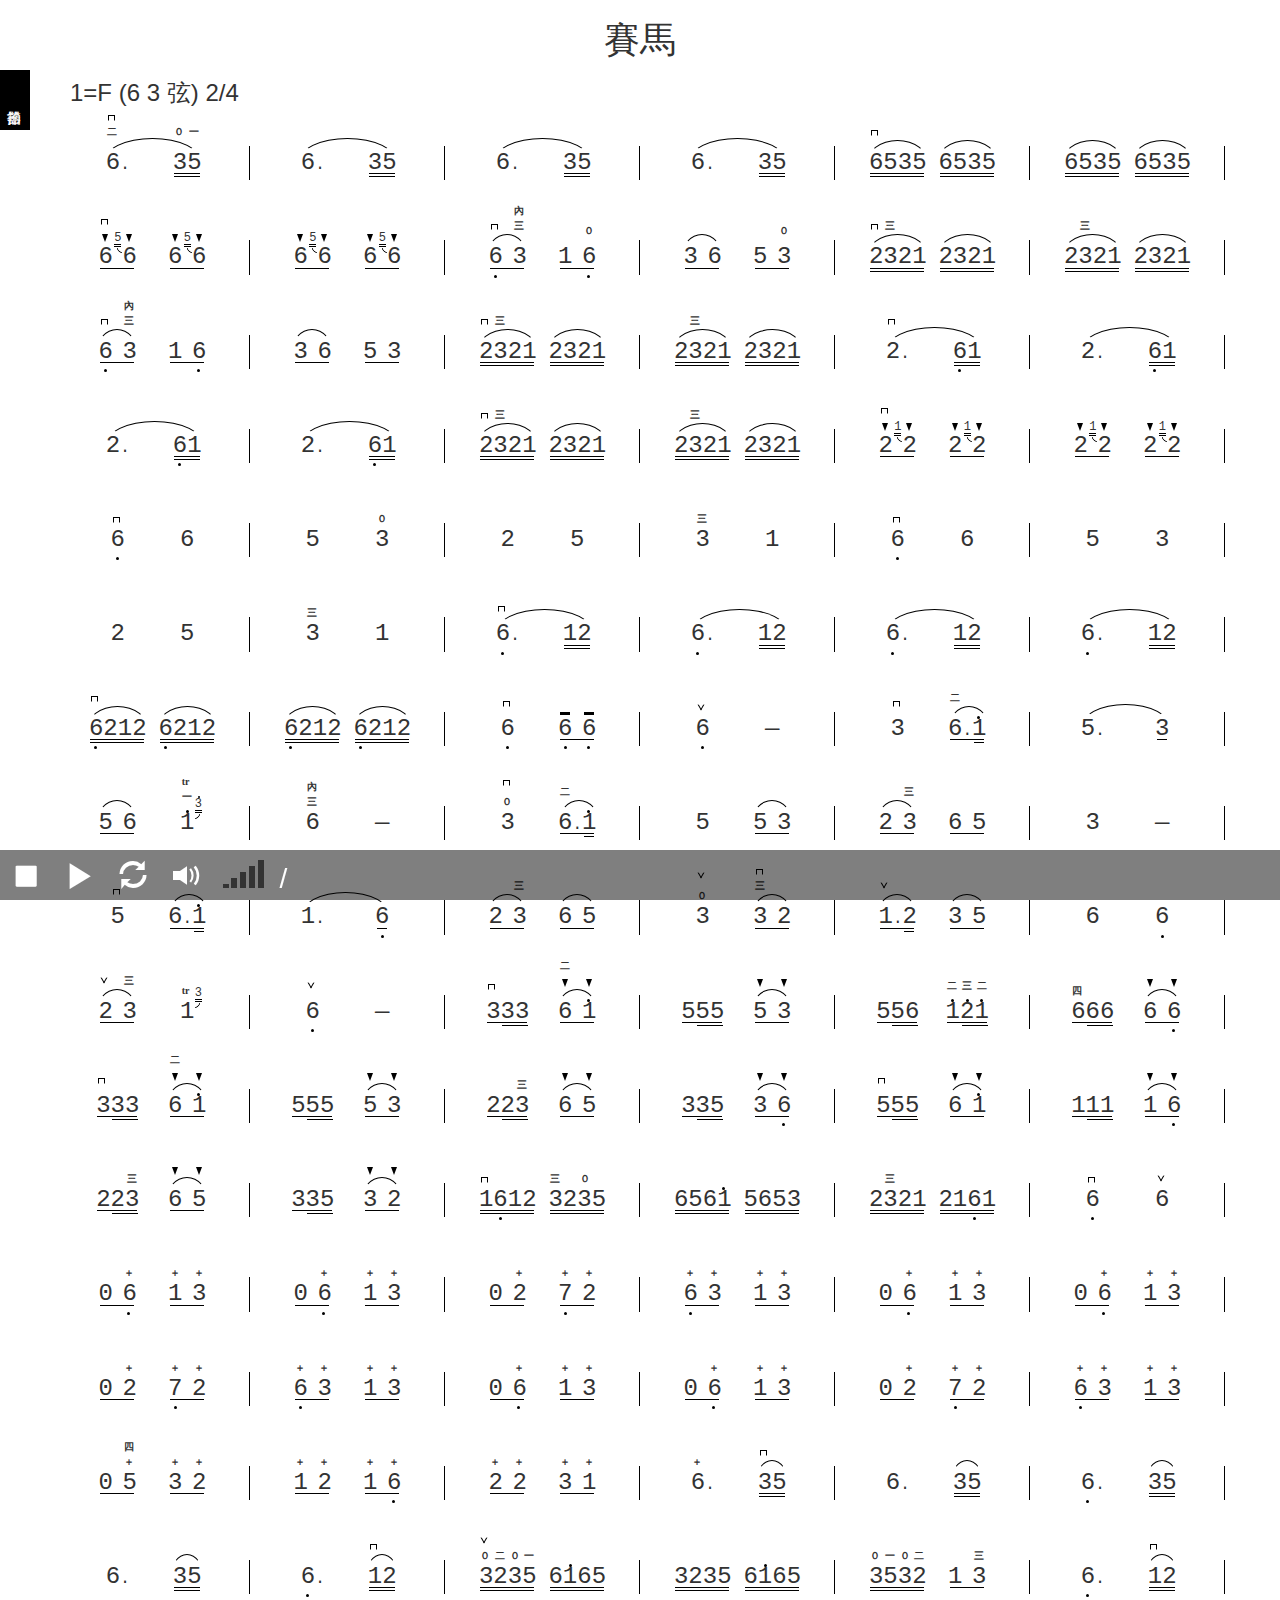
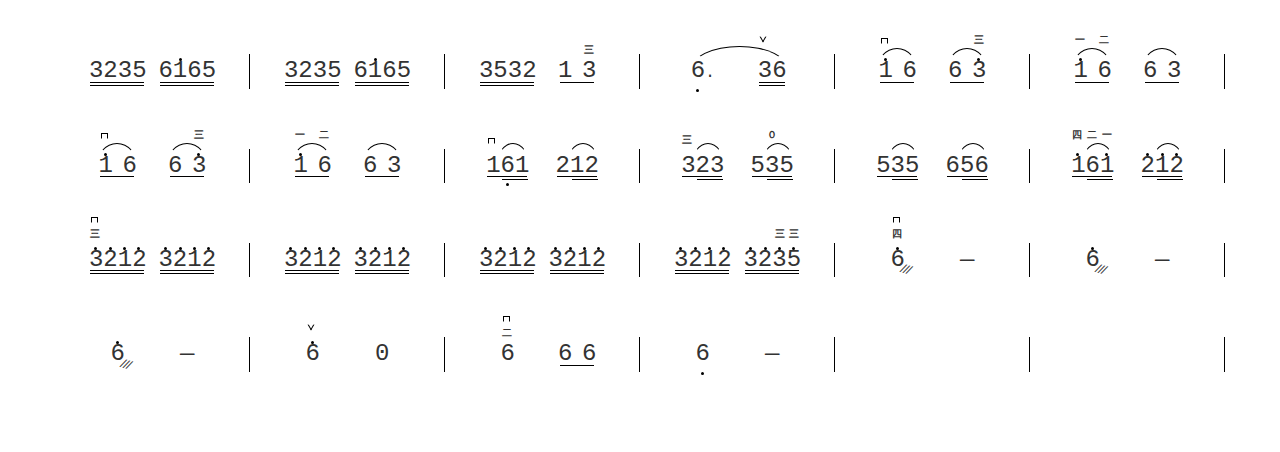
==== commit 5faa4867: "horse racing finger all, and toward editable." ====
--- a/horse_racing.html
+++ b/horse_racing.html
@@ -67,7 +67,7 @@
       <div class="col-lg-2">
         <div class="section">
           <div class="beat beat-2 beat-1n-1d">
-            6<span class="half">.</span>
+            <span class="beat-number">6<span class="half">.</span></span>
             <span class="beat-top">
               <span class="arc arc-offset-1n" data-arc-from="1n-1d" data-arc-cross="1" data-arc-to="2n"></span>
               <span class="finger tip-offset-1n tip-4-level">二</span>
@@ -75,7 +75,7 @@
             </span>
           </div>
           <div class="beat beat-2 beat-2n">
-            35
+            <span class="beat-number">35</span>
             <span class="beat-top">
               <span class="finger tip-offset-1n tip-4-level">０</span>
               <span class="finger tip-offset-2n tip-4-level">一</span>
@@ -90,13 +90,13 @@
       <div class="col-lg-2">
         <div class="section">
           <div class="beat beat-2 beat-1n-1d">
-            6<span class="half">.</span>
+            <span class="beat-number">6<span class="half">.</span></span>
             <span class="beat-top">
               <span class="arc arc-offset-1n" data-arc-from="1n-1d" data-arc-cross="1" data-arc-to="2n"></span>
             </span>
           </div>
           <div class="beat beat-2 beat-2n">
-            35
+            <span class="beat-number">35</span>
             <span class="beat-bottom">
               <span class="under under-8th under-offset-1n under-2n"></span>
               <span class="under under-16th under-offset-1n under-2n"></span>
@@ -107,13 +107,13 @@
       <div class="col-lg-2">
         <div class="section">
           <div class="beat beat-2 beat-1n-1d">
-            6<span class="half">.</span>
+            <span class="beat-number">6<span class="half">.</span></span>
             <span class="beat-top">
               <span class="arc arc-offset-1n" data-arc-from="1n-1d" data-arc-cross="1" data-arc-to="2n"></span>
             </span>
           </div>
           <div class="beat beat-2 beat-2n">
-            35
+            <span class="beat-number">35</span>
             <span class="beat-bottom">
               <span class="under under-8th under-offset-1n under-2n"></span>
               <span class="under under-16th under-offset-1n under-2n"></span>
@@ -124,13 +124,13 @@
       <div class="col-lg-2">
         <div class="section">
           <div class="beat beat-2 beat-1n-1d">
-            6<span class="half">.</span>
+            <span class="beat-number">6<span class="half">.</span></span>
             <span class="beat-top">
               <span class="arc arc-offset-1n" data-arc-from="1n-1d" data-arc-cross="1" data-arc-to="2n"></span>
             </span>
           </div>
           <div class="beat beat-2 beat-2n">
-            35
+            <span class="beat-number">35</span>
             <span class="beat-bottom">
               <span class="under under-8th under-offset-1n under-2n"></span>
               <span class="under under-16th under-offset-1n under-2n"></span>
@@ -141,7 +141,7 @@
       <div class="col-lg-2">
         <div class="section">
           <div class="beat beat-2 beat-4n">
-            6535
+            <span class="beat-number">6535</span>
             <span class="beat-top">
               <span class="arc arc-offset-1n arc-4n"></span>
               <span class="pull-bow tip-offset-1n tip-3-level"></span>
@@ -152,7 +152,7 @@
             </span>
           </div>
           <div class="beat beat-2 beat-4n">
-            6535
+            <span class="beat-number">6535</span>
             <span class="beat-top">
               <span class="arc arc-offset-1n arc-4n"></span>
             </span>
@@ -166,7 +166,7 @@
       <div class="col-lg-2">
         <div class="section">
           <div class="beat beat-2 beat-4n">
-            6535
+            <span class="beat-number">6535</span>
             <span class="beat-top">
               <span class="arc arc-offset-1n arc-4n"></span>
             </span>
@@ -176,7 +176,7 @@
             </span>
           </div>
           <div class="beat beat-2 beat-4n">
-            6535
+            <span class="beat-number">6535</span>
             <span class="beat-top">
               <span class="arc arc-offset-1n arc-4n"></span>
             </span>
@@ -193,7 +193,7 @@
       <div class="col-lg-2">
         <div class="section">
           <div class="beat beat-2 beat-2n-1d">
-            6<span class="half"> </span>6
+            <span class="beat-number">6<span class="half"> </span>6</span>
             <span class="beat-top">
               <span class="staccato tip-offset-1n tip-1-level"></span>
               <span class="staccato tip-offset-2n-1d tip-1-level"></span>
@@ -205,7 +205,7 @@
             </span>
           </div>
           <div class="beat beat-2 beat-2n-1d">
-            6<span class="half"> </span>6
+            <span class="beat-number">6<span class="half"> </span>6</span>
             <span class="beat-top">
               <span class="staccato tip-offset-1n tip-1-level"></span>
               <span class="staccato tip-offset-2n-1d tip-1-level"></span>
@@ -220,7 +220,7 @@
       <div class="col-lg-2">
         <div class="section">
           <div class="beat beat-2 beat-2n-1d">
-            6<span class="half"> </span>6
+            <span class="beat-number">6<span class="half"> </span>6</span>
             <span class="beat-top">
               <span class="staccato tip-offset-1n tip-1-level"></span>
               <span class="staccato tip-offset-2n-1d tip-1-level"></span>
@@ -231,7 +231,7 @@
             </span>
           </div>
           <div class="beat beat-2 beat-2n-1d">
-            6<span class="half"> </span>6
+            <span class="beat-number">6<span class="half"> </span>6</span>
             <span class="beat-top">
               <span class="staccato tip-offset-1n tip-1-level"></span>
               <span class="staccato tip-offset-2n-1d tip-1-level"></span>
@@ -246,7 +246,7 @@
       <div class="col-lg-2">
         <div class="section">
           <div class="beat beat-2 beat-2n-1d">
-            6<span class="half"> </span>3
+            <span class="beat-number">6<span class="half"> </span>3</span>
             <span class="beat-top">
               <span class="arc arc-offset-1n arc-2n-1d"></span>
               <span class="pull-bow tip-offset-1n tip-3-level"></span>
@@ -259,7 +259,7 @@
             </span>
           </div>
           <div class="beat beat-2 beat-2n-1d">
-            1<span class="half"> </span>6
+            <span class="beat-number">1<span class="half"> </span>6</span>
             <span class="beat-top">
               <span class="finger tip-offset-2n-1d tip-3-level">０</span>
             </span>
@@ -273,16 +273,16 @@
       <div class="col-lg-2">
         <div class="section">
           <div class="beat beat-2 beat-2n-1d">
-            3<span class="half"> </span>6
-            <span class="beat-top">
-              <span class="arc arc-offset-1n arc-2n-1d"></span>
-            </span>
-            <span class="beat-bottom">
-              <span class="under under-8th under-offset-1n under-2n-1d"></span>
-            </span>
-          </div>
-          <div class="beat beat-2 beat-2n-1d">
-            5<span class="half"> </span>3
+            <span class="beat-number">3<span class="half"> </span>6</span>
+            <span class="beat-top">
+              <span class="arc arc-offset-1n arc-2n-1d"></span>
+            </span>
+            <span class="beat-bottom">
+              <span class="under under-8th under-offset-1n under-2n-1d"></span>
+            </span>
+          </div>
+          <div class="beat beat-2 beat-2n-1d">
+            <span class="beat-number">5<span class="half"> </span>3</span>
             <span class="beat-top">
               <span class="finger tip-offset-2n-1d tip-3-level">０</span>
             </span>
@@ -295,7 +295,7 @@
       <div class="col-lg-2">
         <div class="section">
           <div class="beat beat-2 beat-4n">
-            2321
+            <span class="beat-number">2321</span>
             <span class="beat-top">
               <span class="arc arc-offset-1n arc-4n"></span>
               <span class="pull-bow tip-offset-1n tip-3-level"></span>
@@ -307,7 +307,7 @@
             </span>
           </div>
           <div class="beat beat-2 beat-4n">
-            2321
+            <span class="beat-number">2321</span>
             <span class="beat-top">
               <span class="arc arc-offset-1n arc-4n"></span>
             </span>
@@ -321,7 +321,7 @@
       <div class="col-lg-2">
         <div class="section">
           <div class="beat beat-2 beat-4n">
-            2321
+            <span class="beat-number">2321</span>
             <span class="beat-top">
               <span class="arc arc-offset-1n arc-4n"></span>
               <span class="finger tip-offset-2n tip-4-level">三</span>
@@ -332,7 +332,7 @@
             </span>
           </div>
           <div class="beat beat-2 beat-4n">
-            2321
+            <span class="beat-number">2321</span>
             <span class="beat-top">
               <span class="arc arc-offset-1n arc-4n"></span>
             </span>
@@ -349,7 +349,7 @@
       <div class="col-lg-2">
         <div class="section">
           <div class="beat beat-2 beat-2n-1d">
-            6<span class="half"> </span>3
+            <span class="beat-number">6<span class="half"> </span>3</span>
             <span class="beat-top">
               <span class="arc arc-offset-1n arc-2n-1d"></span>
               <span class="pull-bow tip-offset-1n tip-3-level"></span>
@@ -362,7 +362,7 @@
             </span>
           </div>
           <div class="beat beat-2 beat-2n-1d">
-            1<span class="half"> </span>6
+            <span class="beat-number">1<span class="half"> </span>6</span>
             <span class="beat-bottom">
               <span class="under under-8th under-offset-1n under-2n-1d"></span>
               <span class="dot dot-offset-2n-1d"></span>
@@ -373,26 +373,26 @@
       <div class="col-lg-2">
         <div class="section">
           <div class="beat beat-2 beat-2n-1d">
-            3<span class="half"> </span>6
-            <span class="beat-top">
-              <span class="arc arc-offset-1n arc-2n-1d"></span>
-            </span>
-            <span class="beat-bottom">
-              <span class="under under-8th under-offset-1n under-2n-1d"></span>
-            </span>
-          </div>
-          <div class="beat beat-2 beat-2n-1d">
-            5<span class="half"> </span>3
-            <span class="beat-bottom">
-              <span class="under under-8th under-offset-1n under-2n-1d"></span>
-            </span>
-          </div>
-        </div>
-      </div>
-      <div class="col-lg-2">
-        <div class="section">
-          <div class="beat beat-2 beat-4n">
-            2321
+            <span class="beat-number">3<span class="half"> </span>6</span>
+            <span class="beat-top">
+              <span class="arc arc-offset-1n arc-2n-1d"></span>
+            </span>
+            <span class="beat-bottom">
+              <span class="under under-8th under-offset-1n under-2n-1d"></span>
+            </span>
+          </div>
+          <div class="beat beat-2 beat-2n-1d">
+            <span class="beat-number">5<span class="half"> </span>3</span>
+            <span class="beat-bottom">
+              <span class="under under-8th under-offset-1n under-2n-1d"></span>
+            </span>
+          </div>
+        </div>
+      </div>
+      <div class="col-lg-2">
+        <div class="section">
+          <div class="beat beat-2 beat-4n">
+            <span class="beat-number">2321</span>
             <span class="beat-top">
               <span class="arc arc-offset-1n arc-4n"></span>
               <span class="pull-bow tip-offset-1n tip-3-level"></span>
@@ -404,7 +404,7 @@
             </span>
           </div>
           <div class="beat beat-2 beat-4n">
-            2321
+            <span class="beat-number">2321</span>
             <span class="beat-top">
               <span class="arc arc-offset-1n arc-4n"></span>
             </span>
@@ -418,7 +418,7 @@
       <div class="col-lg-2">
         <div class="section">
           <div class="beat beat-2 beat-4n">
-            2321
+            <span class="beat-number">2321</span>
             <span class="beat-top">
               <span class="arc arc-offset-1n arc-4n"></span>
               <span class="finger tip-offset-2n tip-4-level">三</span>
@@ -429,7 +429,7 @@
             </span>
           </div>
           <div class="beat beat-2 beat-4n">
-            2321
+            <span class="beat-number">2321</span>
             <span class="beat-top">
               <span class="arc arc-offset-1n arc-4n"></span>
             </span>
@@ -443,14 +443,14 @@
       <div class="col-lg-2">
         <div class="section">
           <div class="beat beat-2 beat-1n-1d">
-            2<span class="half">.</span>
+            <span class="beat-number">2<span class="half">.</span></span>
             <span class="beat-top">
               <sapn class="arc arc-offset-1n-1d" data-arc-from="1n-1d" data-arc-cross="1" data-arc-to="2n"></sapn>
               <span class="pull-bow tip-offset-1n tip-3-level"></span>
             </span>
           </div>
           <div class="beat beat-2 beat-2n">
-            61
+            <span class="beat-number">61</span>
             <span class="beat-bottom">
               <span class="under under-8th under-offset-1n under-2n"></span>
               <span class="under under-16th under-offset-1n under-2n"></span>
@@ -462,13 +462,13 @@
       <div class="col-lg-2">
         <div class="section">
           <div class="beat beat-2 beat-1n-1d">
-            2<span class="half">.</span>
+            <span class="beat-number">2<span class="half">.</span></span>
             <span class="beat-top">
               <sapn class="arc arc-offset-1n-1d" data-arc-from="1n-1d" data-arc-cross="1" data-arc-to="2n"></sapn>
             </span>
           </div>
           <div class="beat beat-2 beat-2n">
-            61
+            <span class="beat-number">61</span>
             <span class="beat-bottom">
               <span class="under under-8th under-offset-1n under-2n"></span>
               <span class="under under-16th under-offset-1n under-2n"></span>
@@ -483,13 +483,13 @@
       <div class="col-lg-2">
         <div class="section">
           <div class="beat beat-2 beat-1n-1d">
-            2<span class="half">.</span>
+            <span class="beat-number">2<span class="half">.</span></span>
             <span class="beat-top">
               <sapn class="arc arc-offset-1n-1d" data-arc-from="1n-1d" data-arc-cross="1" data-arc-to="2n"></sapn>
             </span>
           </div>
           <div class="beat beat-2 beat-2n">
-            61
+            <span class="beat-number">61</span>
             <span class="beat-bottom">
               <span class="under under-8th under-offset-1n under-2n"></span>
               <span class="under under-16th under-offset-1n under-2n"></span>
@@ -501,13 +501,13 @@
       <div class="col-lg-2">
         <div class="section">
           <div class="beat beat-2 beat-1n-1d">
-            2<span class="half">.</span>
+            <span class="beat-number">2<span class="half">.</span></span>
             <span class="beat-top">
               <sapn class="arc arc-offset-1n-1d" data-arc-from="1n-1d" data-arc-cross="1" data-arc-to="2n"></sapn>
             </span>
           </div>
           <div class="beat beat-2 beat-2n">
-            61
+            <span class="beat-number">61</span>
             <span class="beat-bottom">
               <span class="under under-8th under-offset-1n under-2n"></span>
               <span class="under under-16th under-offset-1n under-2n"></span>
@@ -519,7 +519,7 @@
       <div class="col-lg-2">
         <div class="section">
           <div class="beat beat-2 beat-4n">
-            2321
+            <span class="beat-number">2321</span>
             <span class="beat-top">
               <span class="arc arc-offset-1n arc-4n"></span>
               <span class="pull-bow tip-offset-1n tip-3-level"></span>
@@ -531,7 +531,7 @@
             </span>
           </div>
           <div class="beat beat-2 beat-4n">
-            2321
+            <span class="beat-number">2321</span>
             <span class="beat-top">
               <span class="arc arc-offset-1n arc-4n"></span>
             </span>
@@ -545,7 +545,7 @@
       <div class="col-lg-2">
         <div class="section">
           <div class="beat beat-2 beat-4n">
-            2321
+            <span class="beat-number">2321</span>
             <span class="beat-top">
               <span class="arc arc-offset-1n arc-4n"></span>
               <span class="finger tip-offset-2n tip-4-level">三</span>
@@ -556,7 +556,7 @@
             </span>
           </div>
           <div class="beat beat-2 beat-4n">
-            2321
+            <span class="beat-number">2321</span>
             <span class="beat-top">
               <span class="arc arc-offset-1n arc-4n"></span>
             </span>
@@ -570,7 +570,7 @@
       <div class="col-lg-2">
         <div class="section">
           <div class="beat beat-2 beat-2n-1d">
-            2<span class="half"> </span>2
+            <span class="beat-number">2<span class="half"> </span>2</span>
             <span class="beat-top">
               <span class="pull-bow tip-offset-1n tip-4-level"></span>
               <span class="decorate decorate-offset-1n-before-2n-1d">1</span>
@@ -582,7 +582,7 @@
             </span>
           </div>
           <div class="beat beat-2 beat-2n-1d">
-            2<span class="half"> </span>2
+            <span class="beat-number">2<span class="half"> </span>2</span>
             <span class="beat-top">
               <span class="decorate decorate-offset-1n-before-2n-1d">1</span>
               <span class="staccato tip-offset-1n tip-1-level"></span>
@@ -597,7 +597,7 @@
       <div class="col-lg-2">
         <div class="section">
           <div class="beat beat-2 beat-2n-1d">
-            2<span class="half"> </span>2
+            <span class="beat-number">2<span class="half"> </span>2</span>
             <span class="beat-top">
               <span class="decorate decorate-offset-1n-before-2n-1d">1</span>
               <span class="staccato tip-offset-1n tip-1-level"></span>
@@ -608,7 +608,7 @@
             </span>
           </div>
           <div class="beat beat-2 beat-2n-1d">
-            2<span class="half"> </span>2
+            <span class="beat-number">2<span class="half"> </span>2</span>
             <span class="beat-top">
               <span class="decorate decorate-offset-1n-before-2n-1d">1</span>
               <span class="staccato tip-offset-1n tip-1-level"></span>
@@ -626,7 +626,7 @@
       <div class="col-lg-2">
         <div class="section">
           <div class="beat beat-2 beat-1n">
-            6
+            <span class="beat-number">6</span>
             <span class="beat-top">
               <span class="pull-bow tip-offset-1n tip-1-level"></span>
             </span>
@@ -634,14 +634,18 @@
               <span class="dot dot-offset-1n"></span>
             </span>
           </div>
-          <div class="beat beat-2">6</div>
-        </div>
-      </div>
-      <div class="col-lg-2">
-        <div class="section">
-          <div class="beat beat-2">5</div>
-          <div class="beat beat-2 beat-1n">
-            3
+          <div class="beat beat-2 beat-1n">
+            <span class="beat-number">6</span>
+          </div>
+        </div>
+      </div>
+      <div class="col-lg-2">
+        <div class="section">
+          <div class="beat beat-2 beat-1n">
+            <span class="beat-number">5</span>
+          </div>
+          <div class="beat beat-2 beat-1n">
+            <span class="beat-number">3</span>
             <span class="beat-top">
               <span class="finger tip-offset-1n tip-2-level">０</span>
             </span>
@@ -650,25 +654,31 @@
       </div>
       <div class="col-lg-2">
         <div class="section">
-          <div class="beat beat-2">2</div>
-          <div class="beat beat-2">5</div>
-        </div>
-      </div>
-      <div class="col-lg-2">
-        <div class="section">
-          <div class="beat beat-2 beat-1n">
-            3
+          <div class="beat beat-2 beat-1n">
+            <span class="beat-number">2</span>
+          </div>
+          <div class="beat beat-2 beat-1n">
+            <span class="beat-number">5</span>
+          </div>
+        </div>
+      </div>
+      <div class="col-lg-2">
+        <div class="section">
+          <div class="beat beat-2 beat-1n">
+            <span class="beat-number">3</span>
             <span class="beat-top">
               <span class="finger tip-offset-1n tip-2-level">三</span>
             </span>
           </div>
-          <div class="beat beat-2">1</div>
-        </div>
-      </div>
-      <div class="col-lg-2">
-        <div class="section">
-          <div class="beat beat-2 beat-1n">
-            6
+          <div class="beat beat-2 beat-1n">
+            <span class="beat-number">1</span>
+          </div>
+        </div>
+      </div>
+      <div class="col-lg-2">
+        <div class="section">
+          <div class="beat beat-2 beat-1n">
+            <span class="beat-number">6</span>
             <span class="beat-top">
               <span class="pull-bow tip-offset-1n tip-1-level"></span>
             </span>
@@ -676,13 +686,19 @@
               <span class="dot dot-offset-1n"></span>
             </span>
           </div>
-          <div class="beat beat-2">6</div>
-        </div>
-      </div>
-      <div class="col-lg-2">
-        <div class="section">
-          <div class="beat beat-2">5</div>
-          <div class="beat beat-2">3</div>
+          <div class="beat beat-2 beat-1n">
+            <span class="beat-number">6</span>
+          </div>
+        </div>
+      </div>
+      <div class="col-lg-2">
+        <div class="section">
+          <div class="beat beat-2 beat-1n">
+            <span class="beat-number">5</span>
+          </div>
+          <div class="beat beat-2 beat-1n">
+            <span class="beat-number">3</span>
+          </div>
         </div>
       </div>
     </div>
@@ -690,25 +706,31 @@
     <div class="row">
       <div class="col-lg-2">
         <div class="section">
-          <div class="beat beat-2">2</div>
-          <div class="beat beat-2">5</div>
-        </div>
-      </div>
-      <div class="col-lg-2">
-        <div class="section">
-          <div class="beat beat-2 beat-1n">
-            3
+          <div class="beat beat-2 beat-1n">
+            <span class="beat-number">2</span>
+          </div>
+          <div class="beat beat-2" beat-1n>
+            <span class="beat-number">5</span>
+          </div>
+        </div>
+      </div>
+      <div class="col-lg-2">
+        <div class="section">
+          <div class="beat beat-2 beat-1n">
+            <span class="beat-number">3</span>
             <span class="beat-top">
               <span class="finger tip-offset-1n tip-2-level">三</span>
             </span>
           </div>
-          <div class="beat beat-2">1</div>
+          <div class="beat beat-2 beat-1n">
+            <span class="beat-number">1</span>
+          </div>
         </div>
       </div>
       <div class="col-lg-2">
         <div class="section">
           <div class="beat beat-2 beat-1n-1d">
-            6<span class="half">.</span>
+            <span class="beat-number">6<span class="half">.</span></span>
             <span class="beat-top">
               <span class="pull-bow tip-offset-1n tip-2-level"></span>
               <span class="arc" data-arc-from="1n-1d" data-arc-cross="1" data-arc-to="2n"></span>
@@ -718,7 +740,7 @@
             </span>
           </div>
           <div class="beat beat-2 beat-2n">
-            12
+            <span class="beat-number">12</span>
             <span class="beat-bottom">
               <span class="under under-8th under-offset-1n under-2n"></span>
               <span class="under under-16th under-offset-1n under-2n"></span>
@@ -729,7 +751,7 @@
       <div class="col-lg-2">
         <div class="section">
           <div class="beat beat-2 beat-1n-1d">
-            6<span class="half">.</span>
+            <span class="beat-number">6<span class="half">.</span></span>
             <span class="beat-top">
               <span class="arc" data-arc-from="1n-1d" data-arc-cross="1" data-arc-to="2n"></span>
             </span>
@@ -738,7 +760,7 @@
             </span>
           </div>
           <div class="beat beat-2 beat-2n">
-            12
+            <span class="beat-number">12</span>
             <span class="beat-bottom">
               <span class="under under-8th under-offset-1n under-2n"></span>
               <span class="under under-16th under-offset-1n under-2n"></span>
@@ -749,7 +771,7 @@
       <div class="col-lg-2">
         <div class="section">
           <div class="beat beat-2 beat-1n-1d">
-            6<span class="half">.</span>
+            <span class="beat-number">6<span class="half">.</span></span>
             <span class="beat-top">
               <span class="arc" data-arc-from="1n-1d" data-arc-cross="1" data-arc-to="2n"></span>
             </span>
@@ -758,7 +780,7 @@
             </span>
           </div>
           <div class="beat beat-2 beat-2n">
-            12
+            <span class="beat-number">12</span>
             <span class="beat-bottom">
               <span class="under under-8th under-offset-1n under-2n"></span>
               <span class="under under-16th under-offset-1n under-2n"></span>
@@ -769,7 +791,7 @@
       <div class="col-lg-2">
         <div class="section">
           <div class="beat beat-2 beat-1n-1d">
-            6<span class="half">.</span>
+            <span class="beat-number">6<span class="half">.</span></span>
             <span class="beat-top">
               <span class="arc" data-arc-from="1n-1d" data-arc-cross="1" data-arc-to="2n"></span>
             </span>
@@ -778,7 +800,7 @@
             </span>
           </div>
           <div class="beat beat-2 beat-2n">
-            12
+            <span class="beat-number">12</span>
             <span class="beat-bottom">
               <span class="under under-8th under-offset-1n under-2n"></span>
               <span class="under under-16th under-offset-1n under-2n"></span>
@@ -792,7 +814,7 @@
       <div class="col-lg-2">
         <div class="section">
           <div class="beat beat-2 beat-4n">
-            6212
+            <span class="beat-number">6212</span>
             <span class="beat-top">
               <span class="arc arc-offset-1n arc-4n"></span>
               <span class="pull-bow tip-offset-1n tip-3-level"></span>
@@ -804,7 +826,7 @@
             </span>
           </div>
           <div class="beat beat-2 beat-4n">
-            6212
+            <span class="beat-number">6212</span>
             <span class="beat-top">
               <span class="arc arc-offset-1n arc-4n"></span>
             </span>
@@ -819,7 +841,7 @@
       <div class="col-lg-2">
         <div class="section">
           <div class="beat beat-2 beat-4n">
-            6212
+            <span class="beat-number">6212</span>
             <span class="beat-top">
               <span class="arc arc-offset-1n arc-4n"></span>
             </span>
@@ -830,7 +852,7 @@
             </span>
           </div>
           <div class="beat beat-2 beat-4n">
-            6212
+            <span class="beat-number">6212</span>
             <span class="beat-top">
               <span class="arc arc-offset-1n arc-4n"></span>
             </span>
@@ -845,7 +867,7 @@
       <div class="col-lg-2">
         <div class="section">
           <div class="beat beat-2 beat-1n">
-            6
+            <span class="beat-number">6</span>
             <span class="beat-top">
               <span class="pull-bow tip-offset-1n tip-2-level"></span>
             </span>
@@ -854,7 +876,11 @@
             </span>
           </div>
           <div class="beat beat-2 beat-2n-1d">
-            6<span class="half"> </span>6
+            <span class="beat-number">6<span class="half"> </span>6</span>
+            <span class="beat-top">
+              <span class="hold-tone tip-offset-1n tip-1-level"></span>
+              <span class="hold-tone tip-offset-2n-1d tip-1-level"></span>
+            </span>
             <span class="beat-bottom">
               <span class="under under-8th under-offset-1n under-2n-1d"></span>
               <span class="dot dot-offset-1n"></span>
@@ -866,7 +892,7 @@
       <div class="col-lg-2">
         <div class="section">
           <div class="beat beat-2 beat-1n">
-            6
+            <span class="beat-number">6</span>
             <span class="beat-top">
               <span class="push-bow tip-offset-1n tip-1-level"></span>
             </span>
@@ -874,19 +900,21 @@
               <span class="dot dot-offset-1n"></span>
             </span>
           </div>
-          <div class="beat beat-2">—</div>
-        </div>
-      </div>
-      <div class="col-lg-2">
-        <div class="section">
-          <div class="beat beat-2 beat-1n">
-            3
+          <div class="beat beat-2 beat-1n">
+            <span class="beat-number">—</span>
+          </div>
+        </div>
+      </div>
+      <div class="col-lg-2">
+        <div class="section">
+          <div class="beat beat-2 beat-1n">
+            <span class="beat-number">3</span>
             <span class="beat-top">
               <span class="pull-bow tip-offset-1n tip-2-level"></span>
             </span>
           </div>
           <div class="beat beat-2 beat-2n-1d">
-            6<span class="half">.</span>1
+            <span class="beat-number">6<span class="half">.</span>1</span>
             <span class="beat-top">
               <span class="dot dot-offset-2n-1d"></span>
               <span class="arc arc-offsest-1n arc-2n-1d"></span>
@@ -902,13 +930,13 @@
       <div class="col-lg-2">
         <div class="section">
           <div class="beat beat-2 beat-1n-1d">
-            5<span class="half">.</span>
+            <span class="beat-number">5<span class="half">.</span></span>
             <span class="beat-top">
               <sapn class="arc arc-offset-1n-1d" data-arc-from="1n-1d" data-arc-cross="1" data-arc-to="1n"></sapn>
             </span>
           </div>
           <div class="beat beat-2 beat-1n">
-            3
+            <span class="beat-number">3</span>
             <span class="beat-bottom">
               <span class="under under-8th under-offset-1n under-1n"></span>
             </span>
@@ -921,16 +949,16 @@
       <div class="col-lg-2">
         <div class="section">
           <div class="beat beat-2 beat-2n-1d">
-            5<span class="half"> </span>6
-            <span class="beat-top">
-              <span class="arc arc-offset-1n arc-2n-1d"></span>
-            </span>
-            <span class="beat-bottom">
-              <span class="under under-8th under-offset-1n under-2n-1d"></span>
-            </span>
-          </div>
-          <div class="beat beat-2 beat-1n">
-            1
+            <span class="beat-number">5<span class="half"> </span>6</span>
+            <span class="beat-top">
+              <span class="arc arc-offset-1n arc-2n-1d"></span>
+            </span>
+            <span class="beat-bottom">
+              <span class="under under-8th under-offset-1n under-2n-1d"></span>
+            </span>
+          </div>
+          <div class="beat beat-2 beat-1n">
+            <span class="beat-number">1</span>
             <span class="beat-top">
               <span class="decorate decorate-offset-1n-after-1n">
                 3<span class="dot"></span>
@@ -945,26 +973,28 @@
       <div class="col-lg-2">
         <div class="section">
           <div class="beat beat-2 beat-1n">
-            6
+            <span class="beat-number">6</span>
             <span class="beat-top">
               <span class="finger tip-offset-1n tip-2-level">三</span>
               <span class="finger tip-offset-1n tip-5-level">內</span>
             </span>
           </div>
-          <div class="beat beat-2">—</div>
-        </div>
-      </div>
-      <div class="col-lg-2">
-        <div class="section">
-          <div class="beat beat-2 beat-1n">
-            3
+          <div class="beat beat-2 beat-1n">
+            <span class="beat-number">—</span>
+          </div>
+        </div>
+      </div>
+      <div class="col-lg-2">
+        <div class="section">
+          <div class="beat beat-2 beat-1n">
+            <span class="beat-number">3</span>
             <span class="beat-top">
               <span class="finger tip-offset-1n tip-2-level">０</span>
               <span class="pull-bow tip-offset-1n tip-5-level"></span>
             </span>
           </div>
           <div class="beat beat-2 beat-2n-1d">
-            6<span class="half">.</span>1
+            <span class="beat-number">6<span class="half">.</span>1</span>
             <span class="beat-top">
               <span class="dot dot-offset-2n-1d"></span>
               <span class="arc arc-offsest-1n arc-2n-1d"></span>
@@ -979,22 +1009,24 @@
       </div>
       <div class="col-lg-2">
         <div class="section">
-          <div class="beat beat-2">5</div>
-          <div class="beat beat-2 beat-2n-1d">
-            5<span class="half"> </span>3
-            <span class="beat-top">
-              <span class="arc arc-offset-1n arc-2n-1d"></span>
-            </span>
-            <span class="beat-bottom">
-              <span class="under under-8th under-offset-1n under-2n-1d"></span>
-            </span>
-          </div>
-        </div>
-      </div>
-      <div class="col-lg-2">
-        <div class="section">
-          <div class="beat beat-2 beat-2n-1d">
-            2<span class="half"> </span>3
+          <div class="beat beat-2 beat-1n">
+            <span class="beat-number">5</span>
+          </div>
+          <div class="beat beat-2 beat-2n-1d">
+            <span class="beat-number">5<span class="half"> </span>3</span>
+            <span class="beat-top">
+              <span class="arc arc-offset-1n arc-2n-1d"></span>
+            </span>
+            <span class="beat-bottom">
+              <span class="under under-8th under-offset-1n under-2n-1d"></span>
+            </span>
+          </div>
+        </div>
+      </div>
+      <div class="col-lg-2">
+        <div class="section">
+          <div class="beat beat-2 beat-2n-1d">
+            <span class="beat-number">2<span class="half"> </span>3</span>
             <span class="beat-top">
               <span class="arc arc-offset-1n arc-2n-1d"></span>
               <span class="finger tip-offset-2n-1d tip-4-level">三</span>
@@ -1004,17 +1036,21 @@
             </span>
           </div>
           <div class="beat beat-2 beat-2n-1d">
-            6<span class="half"> </span>5
-            <span class="beat-bottom">
-              <span class="under under-8th under-offset-1n under-2n-1d"></span>
-            </span>
-          </div>
-        </div>
-      </div>
-      <div class="col-lg-2">
-        <div class="section">
-          <div class="beat beat-2">3</div>
-          <div class="beat beat-2">—</div>
+            <span class="beat-number">6<span class="half"> </span>5</span>
+            <span class="beat-bottom">
+              <span class="under under-8th under-offset-1n under-2n-1d"></span>
+            </span>
+          </div>
+        </div>
+      </div>
+      <div class="col-lg-2">
+        <div class="section">
+          <div class="beat beat-2 beat-1n">
+            <span class="beat-number">3</span>
+          </div>
+          <div class="beat beat-2 beat-1n">
+            <span class="beat-number">—</span>
+          </div>
         </div>
       </div>
     </div>
@@ -1023,13 +1059,13 @@
       <div class="col-lg-2">
         <div class="section">
           <div class="beat beat-2 beat-1n">
-            5
+            <span class="beat-number">5</span>
             <span class="beat-top">
               <span class="pull-bow tip-offset-1n tip-2-level"></span>
             </span>
           </div>
           <div class="beat beat-2 beat-2n-1d">
-            6<span class="half">.</span>1
+            <span class="beat-number">6<span class="half">.</span>1</span>
             <span class="beat-top">
               <span class="dot dot-offset-2n-1d"></span>
               <span class="arc arc-offsest-1n arc-2n-1d"></span>
@@ -1044,13 +1080,13 @@
       <div class="col-lg-2">
         <div class="section">
           <div class="beat beat-2 beat-1n-1d">
-            1<span class="half">.</span>
+            <span class="beat-number">1<span class="half">.</span></span>
             <span class="beat-top">
               <sapn class="arc arc-offset-1n-1d" data-arc-from="1n-1d" data-arc-cross="1" data-arc-to="1n"></sapn>
             </span>
           </div>
           <div class="beat beat-2 beat-1n">
-            6
+            <span class="beat-number">6</span>
             <span class="beat-bottom">
               <span class="under under-8th under-offset-1n under-1n"></span>
               <span class="dot dot-offset-1n"></span>
@@ -1061,7 +1097,7 @@
       <div class="col-lg-2">
         <div class="section">
           <div class="beat beat-2 beat-2n-1d">
-            2<span class="half"> </span>3
+            <span class="beat-number">2<span class="half"> </span>3</span>
             <span class="beat-top">
               <span class="arc arc-offset-1n arc-2n-1d"></span>
               <span class="finger tip-offset-2n-1d tip-4-level">三</span>
@@ -1071,27 +1107,27 @@
             </span>
           </div>
           <div class="beat beat-2 beat-2n-1d">
-            6<span class="half"> </span>5
-            <span class="beat-top">
-              <span class="arc arc-offset-1n arc-2n-1d"></span>
-            </span>
-            <span class="beat-bottom">
-              <span class="under under-8th under-offset-1n under-2n-1d"></span>
-            </span>
-          </div>
-        </div>
-      </div>
-      <div class="col-lg-2">
-        <div class="section">
-          <div class="beat beat-2 beat-1n">
-            3
+            <span class="beat-number">6<span class="half"> </span>5</span>
+            <span class="beat-top">
+              <span class="arc arc-offset-1n arc-2n-1d"></span>
+            </span>
+            <span class="beat-bottom">
+              <span class="under under-8th under-offset-1n under-2n-1d"></span>
+            </span>
+          </div>
+        </div>
+      </div>
+      <div class="col-lg-2">
+        <div class="section">
+          <div class="beat beat-2 beat-1n">
+            <span class="beat-number">3</span>
             <span class="beat-top">
               <span class="finger tip-offset-1n tip-2-level">０</span>
               <span class="push-bow tip-offset-1n tip-5-level"></span>
             </span>
           </div>
           <div class="beat beat-2 beat-2n-1d">
-            3<span class="half"> </span>2
+            <span class="beat-number">3<span class="half"> </span>2</span>
             <span class="beat-top">
               <span class="arc arc-offset-1n arc-2n-1d"></span>
               <span class="pull-bow tip-offset-1n tip-6-level"></span>
@@ -1106,7 +1142,7 @@
       <div class="col-lg-2">
         <div class="section">
           <div class="beat beat-2 beat-2n-1d">
-            1<span class="half">.</span>2
+            <span class="beat-number">1<span class="half">.</span>2</span>
             <span class="beat-top">
               <span class="arc arc-offset-1n arc-2n-1d"></span>
               <span class="push-bow tip-offset-1n tip-3-level"></span>
@@ -1117,21 +1153,23 @@
             </span>
           </div>
           <div class="beat beat-2 beat-2n-1d">
-            3<span class="half"> </span>5
-            <span class="beat-top">
-              <span class="arc arc-offset-1n arc-2n-1d"></span>
-            </span>
-            <span class="beat-bottom">
-              <span class="under under-8th under-offset-1n under-2n-1d"></span>
-            </span>
-          </div>
-        </div>
-      </div>
-      <div class="col-lg-2">
-        <div class="section">
-          <div class="beat beat-2">6</div>
-          <div class="beat beat-2 beat-1n">
-            6
+            <span class="beat-number">3<span class="half"> </span>5</span>
+            <span class="beat-top">
+              <span class="arc arc-offset-1n arc-2n-1d"></span>
+            </span>
+            <span class="beat-bottom">
+              <span class="under under-8th under-offset-1n under-2n-1d"></span>
+            </span>
+          </div>
+        </div>
+      </div>
+      <div class="col-lg-2">
+        <div class="section">
+          <div class="beat beat-2 beat-1n">
+            <span class="beat-number">6</span>
+          </div>
+          <div class="beat beat-2 beat-1n">
+            <span class="beat-number">6</span>
             <span class="beat-bottom">
               <spna class="dot dot-offset-1n"></spna>
             </span>
@@ -1144,7 +1182,7 @@
       <div class="col-lg-2">
         <div class="section">
           <div class="beat beat-2 beat-2n-1d">
-            2<span class="half"> </span>3
+            <span class="beat-number">2<span class="half"> </span>3</span>
             <span class="beat-top">
               <span class="arc arc-offset-1n arc-2n-1d"></span>
               <span class="push-bow tip-offset-1n tip-3-level"></span>
@@ -1155,7 +1193,7 @@
             </span>
           </div>
           <div class="beat beat-2 beat-1n">
-            1
+            <span class="beat-number">1</span>
             <span class="beat-top">
               <span class="finger tip-offset-1n tip-2-level">tr</span>
               <span class="decorate decorate-offset-1n-after-1n">
@@ -1168,7 +1206,7 @@
       <div class="col-lg-2">
         <div class="section">
           <div class="beat beat-2 beat-1n">
-            6
+            <span class="beat-number">6</span>
             <span class="beat-top">
               <span class="push-bow tip-offset-1n tip-2-level"></span>
             </span>
@@ -1176,13 +1214,15 @@
               <span class="dot dot-offset-1n"></span>
             </span>
           </div>
-          <div class="beat beat-2">—</div>
+          <div class="beat beat-2 beat-1n">
+            <span class="beat-number">—</span>
+          </div>
         </div>
       </div>
       <div class="col-lg-2">
         <div class="section">
           <div class="beat beat-2 beat-3n">
-            333
+            <span class="beat-number">333</span>
             <span class="beat-top">
               <span class="pull-bow tip-offset-1n tip-2-level"></span>
             </span>
@@ -1192,7 +1232,7 @@
             </span>
           </div>
           <div class="beat beat-2 beat-2n-1d">
-            6<span class="half"> </span>1
+            <span class="beat-number">6<span class="half"> </span>1</span>
             <span class="beat-top">
               <span class="staccato tip-offset-1n tip-3-level"></span>
               <span class="staccato tip-offset-2n-1d tip-3-level"></span>
@@ -1209,14 +1249,14 @@
       <div class="col-lg-2">
         <div class="section">
           <div class="beat beat-2 beat-3n">
-            555
+            <span class="beat-number">555</span>
             <span class="beat-bottom">
               <span class="under under-8th under-offset-1n under-3n"></span>
               <span class="under under-16th under-offset-2n under-2n"></span>
             </span>
           </div>
           <div class="beat beat-2 beat-2n-1d">
-            5<span class="half"> </span>3
+            <span class="beat-number">5<span class="half"> </span>3</span>
             <span class="beat-top">
               <span class="staccato tip-offset-1n tip-3-level"></span>
               <span class="staccato tip-offset-2n-1d tip-3-level"></span>
@@ -1231,14 +1271,14 @@
       <div class="col-lg-2">
         <div class="section">
           <div class="beat beat-2 beat-3n">
-            556
+            <span class="beat-number">556</span>
             <span class="beat-bottom">
               <span class="under under-8th under-offset-1n under-3n"></span>
               <span class="under under-16th under-offset-2n under-2n"></span>
             </span>
           </div>
           <div class="beat beat-2 beat-3n">
-            121
+            <span class="beat-number">121</span>
             <sapn class="beat-top">
               <span class="dot dot-offset-1n"></span>
               <span class="dot dot-offset-2n"></span>
@@ -1257,7 +1297,7 @@
       <div class="col-lg-2">
         <div class="section">
           <div class="beat beat-2 beat-3n">
-            666
+            <span class="beat-number">666</span>
             <span class="beat-top">
               <span class="finger tip-offset-1n tip-2-level">四</span>
             </span>
@@ -1267,7 +1307,7 @@
             </span>
           </div>
           <div class="beat beat-2 beat-2n-1d">
-            6<span class="half"> </span>6
+            <span class="beat-number">6<span class="half"> </span>6</span>
             <span class="beat-top">
               <span class="staccato tip-offset-1n tip-3-level"></span>
               <span class="staccato tip-offset-2n-1d tip-3-level"></span>
@@ -1286,7 +1326,7 @@
       <div class="col-lg-2">
         <div class="section">
           <div class="beat beat-2 beat-3n">
-            333
+            <span class="beat-number">333</span>
             <span class="beat-top">
               <span class="pull-bow tip-offset-1n tip-2-level"></span>
             </span>
@@ -1296,7 +1336,7 @@
             </span>
           </div>
           <div class="beat beat-2 beat-2n-1d">
-            6<span class="half"> </span>1
+            <span class="beat-number">6<span class="half"> </span>1</span>
             <span class="beat-top">
               <span class="staccato tip-offset-1n tip-3-level"></span>
               <span class="staccato tip-offset-2n-1d tip-3-level"></span>
@@ -1313,14 +1353,14 @@
       <div class="col-lg-2">
         <div class="section">
           <div class="beat beat-2 beat-3n">
-            555
+            <span class="beat-number">555</span>
             <span class="beat-bottom">
               <span class="under under-8th under-offset-1n under-3n"></span>
               <span class="under under-16th under-offset-2n under-2n"></span>
             </span>
           </div>
           <div class="beat beat-2 beat-2n-1d">
-            5<span class="half"> </span>3
+            <span class="beat-number">5<span class="half"> </span>3</span>
             <span class="beat-top">
               <span class="staccato tip-offset-1n tip-3-level"></span>
               <span class="staccato tip-offset-2n-1d tip-3-level"></span>
@@ -1335,7 +1375,7 @@
       <div class="col-lg-2">
         <div class="section">
           <div class="beat beat-2 beat-3n">
-            223
+            <span class="beat-number">223</span>
             <span class="beat-top">
               <span class="finger tip-offset-3n tip-2-level">三</span>
             </span>
@@ -1345,7 +1385,7 @@
             </span>
           </div>
           <div class="beat beat-2 beat-2n-1d">
-            6<span class="half"> </span>5
+            <span class="beat-number">6<span class="half"> </span>5</span>
             <span class="beat-top">
               <span class="staccato tip-offset-1n tip-3-level"></span>
               <span class="staccato tip-offset-2n-1d tip-3-level"></span>
@@ -1360,14 +1400,14 @@
       <div class="col-lg-2">
         <div class="section">
           <div class="beat beat-2 beat-3n">
-            335
+            <span class="beat-number">335</span>
             <span class="beat-bottom">
               <span class="under under-8th under-offset-1n under-3n"></span>
               <span class="under under-16th under-offset-2n under-2n"></span>
             </span>
           </div>
           <div class="beat beat-2 beat-2n-1d">
-            3<span class="half"> </span>6
+            <span class="beat-number">3<span class="half"> </span>6</span>
             <span class="beat-top">
               <span class="staccato tip-offset-1n tip-3-level"></span>
               <span class="staccato tip-offset-2n-1d tip-3-level"></span>
@@ -1383,7 +1423,7 @@
       <div class="col-lg-2">
         <div class="section">
           <div class="beat beat-2 beat-3n">
-            555
+            <span class="beat-number">555</span>
             <span class="beat-top">
               <span class="pull-bow tip-offset-1n tip-2-level"></span>
             </span>
@@ -1393,7 +1433,7 @@
             </span>
           </div>
           <div class="beat beat-2 beat-2n-1d">
-            6<span class="half"> </span>1
+            <span class="beat-number">6<span class="half"> </span>1</span>
             <span class="beat-top">
               <span class="staccato tip-offset-1n tip-3-level"></span>
               <span class="staccato tip-offset-2n-1d tip-3-level"></span>
@@ -1409,14 +1449,14 @@
       <div class="col-lg-2">
         <div class="section">
           <div class="beat beat-2 beat-3n">
-            111
+            <span class="beat-number">111</span>
             <span class="beat-bottom">
               <span class="under under-8th under-offset-1n under-3n"></span>
               <span class="under under-16th under-offset-2n under-2n"></span>
             </span>
           </div>
           <div class="beat beat-2 beat-2n-1d">
-            1<span class="half"> </span>6
+            <span class="beat-number">1<span class="half"> </span>6</span>
             <span class="beat-top">
               <span class="staccato tip-offset-1n tip-3-level"></span>
               <span class="staccato tip-offset-2n-1d tip-3-level"></span>
@@ -1435,7 +1475,7 @@
       <div class="col-lg-2">
         <div class="section">
           <div class="beat beat-2 beat-3n">
-            223
+            <span class="beat-number">223</span>
             <span class="beat-top">
               <span class="finger tip-offset-3n tip-2-level">三</span>
             </span>
@@ -1445,7 +1485,7 @@
             </span>
           </div>
           <div class="beat beat-2 beat-2n-1d">
-            6<span class="half"> </span>5
+            <span class="beat-number">6<span class="half"> </span>5</span>
             <span class="beat-top">
               <span class="staccato tip-offset-1n tip-3-level"></span>
               <span class="staccato tip-offset-2n-1d tip-3-level"></span>
@@ -1460,14 +1500,14 @@
       <div class="col-lg-2">
         <div class="section">
           <div class="beat beat-2 beat-3n">
-            335
+            <span class="beat-number">335</span>
             <span class="beat-bottom">
               <span class="under under-8th under-offset-1n under-3n"></span>
               <span class="under under-16th under-offset-2n under-2n"></span>
             </span>
           </div>
           <div class="beat beat-2 beat-2n-1d">
-            3<span class="half"> </span>2
+            <span class="beat-number">3<span class="half"> </span>2</span>
             <span class="beat-top">
               <span class="staccato tip-offset-1n tip-3-level"></span>
               <span class="staccato tip-offset-2n-1d tip-3-level"></span>
@@ -1482,7 +1522,7 @@
       <div class="col-lg-2">
         <div class="section">
           <div class="beat beat-2 beat-4n">
-            1612
+            <span class="beat-number">1612</span>
             <span class="beat-top">
               <span class="pull-bow tip-offset-1n tip-1-level"></span>
             </span>
@@ -1493,7 +1533,7 @@
             </span>
           </div>
           <div class="beat beat-2 beat-4n">
-            3235
+            <span class="beat-number">3235</span>
             <span class="beat-top">
               <span class="finger tip-offset-1n tip-2-level">三</span>
               <span class="finger tip-offset-3n tip-2-level">０</span>
@@ -1508,7 +1548,7 @@
       <div class="col-lg-2">
         <div class="section">
           <div class="beat beat-2 beat-4n">
-            6561
+            <span class="beat-number">6561</span>
             <span class="beat-top">
               <span class="dot dot-offset-4n"></span>
             </span>
@@ -1518,18 +1558,18 @@
             </span>
           </div>
           <div class="beat beat-2 beat-4n">
-            5653
-            <span class="beat-bottom">
-              <span class="under under-8th under-offset-1n under-4n"></span>
-              <span class="under under-16th under-offset-1n under-4n"></span>
-            </span>
-          </div>
-        </div>
-      </div>
-      <div class="col-lg-2">
-        <div class="section">
-          <div class="beat beat-2 beat-4n">
-            2321
+            <span class="beat-number">5653</span>
+            <span class="beat-bottom">
+              <span class="under under-8th under-offset-1n under-4n"></span>
+              <span class="under under-16th under-offset-1n under-4n"></span>
+            </span>
+          </div>
+        </div>
+      </div>
+      <div class="col-lg-2">
+        <div class="section">
+          <div class="beat beat-2 beat-4n">
+            <span class="beat-number">2321</span>
             <span class="beat-top">
               <span class="finger tip-offset-2n tip-2-level">三</span>
             </span>
@@ -1539,7 +1579,7 @@
             </span>
           </div>
           <div class="beat beat-2 beat-4n">
-            2161
+            <span class="beat-number">2161</span>
             <span class="beat-bottom">
               <span class="dot dot-offset-3n"></span>
               <span class="under under-8th under-offset-1n under-4n"></span>
@@ -1551,7 +1591,7 @@
       <div class="col-lg-2">
         <div class="section">
           <div class="beat beat-2 beat-1n">
-            6
+            <span class="beat-number">6</span>
             <span class="beat-top">
               <span class="pull-bow tip-offset-1n tip-1-level"></span>
             </span>
@@ -1560,7 +1600,7 @@
             </span>
           </div>
           <div class="beat beat-2 beat-1n">
-            6
+            <span class="beat-number">6</span>
             <span class="beat-top">
               <span class="push-bow tip-offset-1n tip-1-level"></span>
             </span>
@@ -1573,7 +1613,7 @@
       <div class="col-lg-2">
         <div class="section">
           <div class="beat beat-2 beat-2n-1d">
-            0<span class="half"> </span>6
+            <span class="beat-number">0<span class="half"> </span>6</span>
             <span class="beat-top">
               <span class="finger tip-offset-2n-1d tip-2-level">＋</span>
             </span>
@@ -1583,7 +1623,7 @@
             </span>
           </div>
           <div class="beat beat-2 beat-2n-1d">
-            1<span class="half"> </span>3
+            <span class="beat-number">1<span class="half"> </span>3</span>
             <span class="beat-top">
               <span class="finger tip-offset-1n tip-2-level">＋</span>
               <span class="finger tip-offset-2n-1d tip-2-level">＋</span>
@@ -1597,7 +1637,7 @@
       <div class="col-lg-2">
         <div class="section">
           <div class="beat beat-2 beat-2n-1d">
-            0<span class="half"> </span>6
+            <span class="beat-number">0<span class="half"> </span>6</span>
             <span class="beat-top">
               <span class="finger tip-offset-2n-1d tip-2-level">＋</span>
             </span>
@@ -1607,7 +1647,7 @@
             </span>
           </div>
           <div class="beat beat-2 beat-2n-1d">
-            1<span class="half"> </span>3
+            <span class="beat-number">1<span class="half"> </span>3</span>
             <span class="beat-top">
               <span class="finger tip-offset-1n tip-2-level">＋</span>
               <span class="finger tip-offset-2n-1d tip-2-level">＋</span>
@@ -1621,16 +1661,16 @@
       <div class="col-lg-2">
         <div class="section">
           <div class="beat beat-2 beat-2n-1d">
-            0<span class="half"> </span>2
-            <span class="beat-top">
-              <span class="finger tip-offset-2n-1d tip-2-level">＋</span>
-            </span>
-            <span class="beat-bottom">
-              <span class="under under-8th under-offset-1n under-2n-1d"></span>
-            </span>
-          </div>
-          <div class="beat beat-2 beat-2n-1d">
-            7<span class="half"> </span>2
+            <span class="beat-number">0<span class="half"> </span>2</span>
+            <span class="beat-top">
+              <span class="finger tip-offset-2n-1d tip-2-level">＋</span>
+            </span>
+            <span class="beat-bottom">
+              <span class="under under-8th under-offset-1n under-2n-1d"></span>
+            </span>
+          </div>
+          <div class="beat beat-2 beat-2n-1d">
+            <span class="beat-number">7<span class="half"> </span>2</span>
             <span class="beat-top">
               <span class="finger tip-offset-1n tip-2-level">＋</span>
               <span class="finger tip-offset-2n-1d tip-2-level">＋</span>
@@ -1645,7 +1685,7 @@
       <div class="col-lg-2">
         <div class="section">
           <div class="beat beat-2 beat-2n-1d">
-            6<span class="half"> </span>3
+            <span class="beat-number">6<span class="half"> </span>3</span>
             <span class="beat-top">
               <span class="finger tip-offset-1n tip-2-level">＋</span>
               <span class="finger tip-offset-2n-1d tip-2-level">＋</span>
@@ -1656,7 +1696,7 @@
             </span>
           </div>
           <div class="beat beat-2 beat-2n-1d">
-            1<span class="half"> </span>3
+            <span class="beat-number">1<span class="half"> </span>3</span>
             <span class="beat-top">
               <span class="finger tip-offset-1n tip-2-level">＋</span>
               <span class="finger tip-offset-2n-1d tip-2-level">＋</span>
@@ -1670,7 +1710,7 @@
       <div class="col-lg-2">
         <div class="section">
           <div class="beat beat-2 beat-2n-1d">
-            0<span class="half"> </span>6
+            <span class="beat-number">0<span class="half"> </span>6</span>
             <span class="beat-top">
               <span class="finger tip-offset-2n-1d tip-2-level">＋</span>
             </span>
@@ -1680,7 +1720,7 @@
             </span>
           </div>
           <div class="beat beat-2 beat-2n-1d">
-            1<span class="half"> </span>3
+            <span class="beat-number">1<span class="half"> </span>3</span>
             <span class="beat-top">
               <span class="finger tip-offset-1n tip-2-level">＋</span>
               <span class="finger tip-offset-2n-1d tip-2-level">＋</span>
@@ -1694,7 +1734,7 @@
       <div class="col-lg-2">
         <div class="section">
           <div class="beat beat-2 beat-2n-1d">
-            0<span class="half"> </span>6
+            <span class="beat-number">0<span class="half"> </span>6</span>
             <span class="beat-top">
               <span class="finger tip-offset-2n-1d tip-2-level">＋</span>
             </span>
@@ -1704,7 +1744,7 @@
             </span>
           </div>
           <div class="beat beat-2 beat-2n-1d">
-            1<span class="half"> </span>3
+            <span class="beat-number">1<span class="half"> </span>3</span>
             <span class="beat-top">
               <span class="finger tip-offset-1n tip-2-level">＋</span>
               <span class="finger tip-offset-2n-1d tip-2-level">＋</span>
@@ -1721,16 +1761,16 @@
       <div class="col-lg-2">
         <div class="section">
           <div class="beat beat-2 beat-2n-1d">
-            0<span class="half"> </span>2
-            <span class="beat-top">
-              <span class="finger tip-offset-2n-1d tip-2-level">＋</span>
-            </span>
-            <span class="beat-bottom">
-              <span class="under under-8th under-offset-1n under-2n-1d"></span>
-            </span>
-          </div>
-          <div class="beat beat-2 beat-2n-1d">
-            7<span class="half"> </span>2
+            <span class="beat-number">0<span class="half"> </span>2</span>
+            <span class="beat-top">
+              <span class="finger tip-offset-2n-1d tip-2-level">＋</span>
+            </span>
+            <span class="beat-bottom">
+              <span class="under under-8th under-offset-1n under-2n-1d"></span>
+            </span>
+          </div>
+          <div class="beat beat-2 beat-2n-1d">
+            <span class="beat-number">7<span class="half"> </span>2</span>
             <span class="beat-top">
               <span class="finger tip-offset-1n tip-2-level">＋</span>
               <span class="finger tip-offset-2n-1d tip-2-level">＋</span>
@@ -1745,7 +1785,7 @@
       <div class="col-lg-2">
         <div class="section">
           <div class="beat beat-2 beat-2n-1d">
-            6<span class="half"> </span>3
+            <span class="beat-number">6<span class="half"> </span>3</span>
             <span class="beat-top">
               <span class="finger tip-offset-1n tip-2-level">＋</span>
               <span class="finger tip-offset-2n-1d tip-2-level">＋</span>
@@ -1756,7 +1796,7 @@
             </span>
           </div>
           <div class="beat beat-2 beat-2n-1d">
-            1<span class="half"> </span>3
+            <span class="beat-number">1<span class="half"> </span>3</span>
             <span class="beat-top">
               <span class="finger tip-offset-1n tip-2-level">＋</span>
               <span class="finger tip-offset-2n-1d tip-2-level">＋</span>
@@ -1770,7 +1810,7 @@
       <div class="col-lg-2">
         <div class="section">
           <div class="beat beat-2 beat-2n-1d">
-            0<span class="half"> </span>6
+            <span class="beat-number">0<span class="half"> </span>6</span>
             <span class="beat-top">
               <span class="finger tip-offset-2n-1d tip-2-level">＋</span>
             </span>
@@ -1780,7 +1820,7 @@
             </span>
           </div>
           <div class="beat beat-2 beat-2n-1d">
-            1<span class="half"> </span>3
+            <span class="beat-number">1<span class="half"> </span>3</span>
             <span class="beat-top">
               <span class="finger tip-offset-1n tip-2-level">＋</span>
               <span class="finger tip-offset-2n-1d tip-2-level">＋</span>
@@ -1794,7 +1834,7 @@
       <div class="col-lg-2">
         <div class="section">
           <div class="beat beat-2 beat-2n-1d">
-            0<span class="half"> </span>6
+            <span class="beat-number">0<span class="half"> </span>6</span>
             <span class="beat-top">
               <span class="finger tip-offset-2n-1d tip-2-level">＋</span>
             </span>
@@ -1804,7 +1844,7 @@
             </span>
           </div>
           <div class="beat beat-2 beat-2n-1d">
-            1<span class="half"> </span>3
+            <span class="beat-number">1<span class="half"> </span>3</span>
             <span class="beat-top">
               <span class="finger tip-offset-1n tip-2-level">＋</span>
               <span class="finger tip-offset-2n-1d tip-2-level">＋</span>
@@ -1818,16 +1858,16 @@
       <div class="col-lg-2">
         <div class="section">
           <div class="beat beat-2 beat-2n-1d">
-            0<span class="half"> </span>2
-            <span class="beat-top">
-              <span class="finger tip-offset-2n-1d tip-2-level">＋</span>
-            </span>
-            <span class="beat-bottom">
-              <span class="under under-8th under-offset-1n under-2n-1d"></span>
-            </span>
-          </div>
-          <div class="beat beat-2 beat-2n-1d">
-            7<span class="half"> </span>2
+            <span class="beat-number">0<span class="half"> </span>2</span>
+            <span class="beat-top">
+              <span class="finger tip-offset-2n-1d tip-2-level">＋</span>
+            </span>
+            <span class="beat-bottom">
+              <span class="under under-8th under-offset-1n under-2n-1d"></span>
+            </span>
+          </div>
+          <div class="beat beat-2 beat-2n-1d">
+            <span class="beat-number">7<span class="half"> </span>2</span>
             <span class="beat-top">
               <span class="finger tip-offset-1n tip-2-level">＋</span>
               <span class="finger tip-offset-2n-1d tip-2-level">＋</span>
@@ -1842,7 +1882,7 @@
       <div class="col-lg-2">
         <div class="section">
           <div class="beat beat-2 beat-2n-1d">
-            6<span class="half"> </span>3
+            <span class="beat-number">6<span class="half"> </span>3</span>
             <span class="beat-top">
               <span class="finger tip-offset-1n tip-2-level">＋</span>
               <span class="finger tip-offset-2n-1d tip-2-level">＋</span>
@@ -1853,7 +1893,7 @@
             </span>
           </div>
           <div class="beat beat-2 beat-2n-1d">
-            1<span class="half"> </span>3
+            <span class="beat-number">1<span class="half"> </span>3</span>
             <span class="beat-top">
               <span class="finger tip-offset-1n tip-2-level">＋</span>
               <span class="finger tip-offset-2n-1d tip-2-level">＋</span>
@@ -1870,16 +1910,17 @@
       <div class="col-lg-2">
         <div class="section">
           <div class="beat beat-2 beat-2n-1d">
-            0<span class="half"> </span>5
-            <span class="beat-top">
-              <span class="finger tip-offset-2n-1d tip-2-level">＋</span>
-            </span>
-            <span class="beat-bottom">
-              <span class="under under-8th under-offset-1n under-2n-1d"></span>
-            </span>
-          </div>
-          <div class="beat beat-2 beat-2n-1d">
-            3<span class="half"> </span>2
+            <span class="beat-number">0<span class="half"> </span>5</span>
+            <span class="beat-top">
+              <span class="finger tip-offset-2n-1d tip-2-level">＋</span>
+              <span class="finger tip-offset-2n-1d tip-5-level">四</span>
+            </span>
+            <span class="beat-bottom">
+              <span class="under under-8th under-offset-1n under-2n-1d"></span>
+            </span>
+          </div>
+          <div class="beat beat-2 beat-2n-1d">
+            <span class="beat-number">3<span class="half"> </span>2</span>
             <span class="beat-top">
               <span class="finger tip-offset-1n tip-2-level">＋</span>
               <span class="finger tip-offset-2n-1d tip-2-level">＋</span>
@@ -1893,7 +1934,7 @@
       <div class="col-lg-2">
         <div class="section">
           <div class="beat beat-2 beat-2n-1d">
-            1<span class="half"> </span>2
+            <span class="beat-number">1<span class="half"> </span>2</span>
             <span class="beat-top">
               <span class="finger tip-offset-1n tip-2-level">＋</span>
               <span class="finger tip-offset-2n-1d tip-2-level">＋</span>
@@ -1903,7 +1944,7 @@
             </span>
           </div>
           <div class="beat beat-2 beat-2n-1d">
-            1<span class="half"> </span>6
+            <span class="beat-number">1<span class="half"> </span>6</span>
             <span class="beat-top">
               <span class="finger tip-offset-1n tip-2-level">＋</span>
               <span class="finger tip-offset-2n-1d tip-2-level">＋</span>
@@ -1917,7 +1958,7 @@
       </div><div class="col-lg-2">
         <div class="section">
           <div class="beat beat-2 beat-2n-1d">
-            2<span class="half"> </span>2
+            <span class="beat-number">2<span class="half"> </span>2</span>
             <span class="beat-top">
               <span class="finger tip-offset-1n tip-2-level">＋</span>
               <span class="finger tip-offset-2n-1d tip-2-level">＋</span>
@@ -1927,7 +1968,7 @@
             </span>
           </div>
           <div class="beat beat-2 beat-2n-1d">
-            3<span class="half"> </span>1
+            <span class="beat-number">3<span class="half"> </span>1</span>
             <span class="beat-top">
               <span class="finger tip-offset-1n tip-2-level">＋</span>
               <span class="finger tip-offset-2n-1d tip-2-level">＋</span>
@@ -1941,15 +1982,16 @@
       <div class="col-lg-2">
         <div class="section">
           <div class="beat beat-2 beat-1n-1d">
-            6<span class="half">.</span>
+            <span class="beat-number">6<span class="half">.</span></span>
             <span class="beat-top">
               <span class="finger tip-offset-1n tip-2-level">＋</span>
             </span>
           </div>
           <div class="beat beat-2 beat-2n">
-            35
+            <span class="beat-number">35</span>
             <span class="beat-top">
               <span class="arc arc-offset-1n arc-2n"></span>
+              <span class="pull-bow tip-offset-1n tip-3-level"></span>
             </span>
             <span class="beat-bottom">
               <span class="under under-8th under-offset-1n under-2n"></span>
@@ -1960,11 +2002,11 @@
       </div>
       <div class="col-lg-2">
         <div class="section">
-          <div class="beat beat-2">
-            6<span class="half">.</span>
+          <div class="beat beat-2 beat-1n-1d">
+            <span class="beat-number">6<span class="half">.</span></span>
           </div>
           <div class="beat beat-2 beat-2n">
-            35
+            <span class="beat-number">35</span>
             <span class="beat-top">
               <span class="arc arc-offset-1n arc-2n"></span>
             </span>
@@ -1978,13 +2020,13 @@
       <div class="col-lg-2">
         <div class="section">
           <div class="beat beat-2 beat-1n-1d">
-            6<span class="half">.</span>
+            <span class="beat-number">6<span class="half">.</span></span>
             <span class="beat-bottom">
               <span class="dot dot-offset-1n"></span>
             </span>
           </div>
           <div class="beat beat-2 beat-2n">
-            35
+            <span class="beat-number">35</span>
             <span class="beat-top">
               <span class="arc arc-offset-1n arc-2n"></span>
             </span>
@@ -2000,11 +2042,11 @@
     <div class="row">
       <div class="col-lg-2">
         <div class="section">
-          <div class="beat beat-2">
-            6<span class="half">.</span>
+          <div class="beat beat-2 beat-1n-1d">
+            <span class="beat-number">6<span class="half">.</span></span>
           </div>
           <div class="beat beat-2 beat-2n">
-            35
+            <span class="beat-number">35</span>
             <span class="beat-top">
               <span class="arc arc-offset-1n arc-2n"></span>
             </span>
@@ -2018,15 +2060,16 @@
       <div class="col-lg-2">
         <div class="section">
           <div class="beat beat-2 beat-1n-1d">
-            6<span class="half">.</span>
+            <span class="beat-number">6<span class="half">.</span></span>
             <span class="beat-bottom">
               <span class="dot dot-offset-1n"></span>
             </span>
           </div>
           <div class="beat beat-2 beat-2n">
-            12
+            <span class="beat-number">12</span>
             <span class="beat-top">
               <span class="arc arc-offset-1n arc-2n"></span>
+              <span class="pull-bow tip-offset-1n tip-3-level"></span>
             </span>
             <span class="beat-bottom">
               <span class="under under-8th under-offset-1n under-2n"></span>
@@ -2038,14 +2081,21 @@
       <div class="col-lg-2">
         <div class="section">
           <div class="beat beat-2 beat-4n">
-            3235
-            <span class="beat-bottom">
-              <span class="under under-8th under-offset-1n under-4n"></span>
-              <span class="under under-16th under-offset-1n under-4n"></span>
-            </span>
-          </div>
-          <div class="beat beat-2 beat-4n">
-            6165
+            <span class="beat-number">3235</span>
+            <span class="beat-top">
+              <span class="finger tip-offset-1n tip-2-level">０</span>
+              <span class="finger tip-offset-2n tip-2-level">二</span>
+              <span class="finger tip-offset-3n tip-2-level">０</span>
+              <span class="finger tip-offset-4n tip-2-level">一</span>
+              <span class="push-bow tip-offset-1n tip-4-level"></span>
+            </span>
+            <span class="beat-bottom">
+              <span class="under under-8th under-offset-1n under-4n"></span>
+              <span class="under under-16th under-offset-1n under-4n"></span>
+            </span>
+          </div>
+          <div class="beat beat-2 beat-4n">
+            <span class="beat-number">6165</span>
             <span class="beat-top">
               <span class="dot dot-offset-2n"></span>
             </span>
@@ -2059,14 +2109,14 @@
       <div class="col-lg-2">
         <div class="section">
           <div class="beat beat-2 beat-4n">
-            3235
-            <span class="beat-bottom">
-              <span class="under under-8th under-offset-1n under-4n"></span>
-              <span class="under under-16th under-offset-1n under-4n"></span>
-            </span>
-          </div>
-          <div class="beat beat-2 beat-4n">
-            6165
+            <span class="beat-number">3235</span>
+            <span class="beat-bottom">
+              <span class="under under-8th under-offset-1n under-4n"></span>
+              <span class="under under-16th under-offset-1n under-4n"></span>
+            </span>
+          </div>
+          <div class="beat beat-2 beat-4n">
+            <span class="beat-number">6165</span>
             <span class="beat-top">
               <span class="dot dot-offset-2n"></span>
             </span>
@@ -2080,14 +2130,23 @@
       <div class="col-lg-2">
         <div class="section">
           <div class="beat beat-2 beat-4n">
-            3532
-            <span class="beat-bottom">
-              <span class="under under-8th under-offset-1n under-4n"></span>
-              <span class="under under-16th under-offset-1n under-4n"></span>
-            </span>
-          </div>
-          <div class="beat beat-2 beat-2n-1d">
-            1<span class="half"> </span>3
+            <span class="beat-number">3532</span>
+            <span class="beat-top">
+              <span class="finger tip-offset-1n tip-2-level">０</span>
+              <span class="finger tip-offset-2n tip-2-level">一</span>
+              <span class="finger tip-offset-3n tip-2-level">０</span>
+              <span class="finger tip-offset-4n tip-2-level">二</span>
+            </span>
+            <span class="beat-bottom">
+              <span class="under under-8th under-offset-1n under-4n"></span>
+              <span class="under under-16th under-offset-1n under-4n"></span>
+            </span>
+          </div>
+          <div class="beat beat-2 beat-2n-1d">
+            <span class="beat-number">1<span class="half"> </span>3</span>
+            <span class="beat-top">
+              <span class="finger tip-offset-2n-1d tip-2-level">三</span>
+            </span>
             <span class="beat-bottom">
               <span class="under under-8th under-offset-1n under-2n-1d"></span>
             </span>
@@ -2097,15 +2156,16 @@
       <div class="col-lg-2">
         <div class="section">
           <div class="beat beat-2 beat-1n-1d">
-            6<span class="half">.</span>
+            <span class="beat-number">6<span class="half">.</span></span>
             <span class="beat-bottom">
               <span class="dot dot-offset-1n"></span>
             </span>
           </div>
           <div class="beat beat-2 beat-2n">
-            12
+            <span class="beat-number">12</span>
             <span class="beat-top">
               <span class="arc arc-offset-1n arc-2n"></span>
+              <span class="pull-bow tip-offset-1n tip-3-level"></span>
             </span>
             <span class="beat-bottom">
               <span class="under under-8th under-offset-1n under-2n"></span>
@@ -2120,14 +2180,14 @@
       <div class="col-lg-2">
         <div class="section">
           <div class="beat beat-2 beat-4n">
-            3235
-            <span class="beat-bottom">
-              <span class="under under-8th under-offset-1n under-4n"></span>
-              <span class="under under-16th under-offset-1n under-4n"></span>
-            </span>
-          </div>
-          <div class="beat beat-2 beat-4n">
-            6165
+            <span class="beat-number">3235</span>
+            <span class="beat-bottom">
+              <span class="under under-8th under-offset-1n under-4n"></span>
+              <span class="under under-16th under-offset-1n under-4n"></span>
+            </span>
+          </div>
+          <div class="beat beat-2 beat-4n">
+            <span class="beat-number">6165</span>
             <span class="beat-top">
               <span class="dot dot-offset-2n"></span>
             </span>
@@ -2141,14 +2201,14 @@
       <div class="col-lg-2">
         <div class="section">
           <div class="beat beat-2 beat-4n">
-            3235
-            <span class="beat-bottom">
-              <span class="under under-8th under-offset-1n under-4n"></span>
-              <span class="under under-16th under-offset-1n under-4n"></span>
-            </span>
-          </div>
-          <div class="beat beat-2 beat-4n">
-            6165
+            <span class="beat-number">3235</span>
+            <span class="beat-bottom">
+              <span class="under under-8th under-offset-1n under-4n"></span>
+              <span class="under under-16th under-offset-1n under-4n"></span>
+            </span>
+          </div>
+          <div class="beat beat-2 beat-4n">
+            <span class="beat-number">6165</span>
             <span class="beat-top">
               <span class="dot dot-offset-2n"></span>
             </span>
@@ -2162,14 +2222,17 @@
       <div class="col-lg-2">
         <div class="section">
           <div class="beat beat-2 beat-4n">
-            3532
-            <span class="beat-bottom">
-              <span class="under under-8th under-offset-1n under-4n"></span>
-              <span class="under under-16th under-offset-1n under-4n"></span>
-            </span>
-          </div>
-          <div class="beat beat-2 beat-2n-1d">
-            1<span class="half"> </span>3
+            <span class="beat-number">3532</span>
+            <span class="beat-bottom">
+              <span class="under under-8th under-offset-1n under-4n"></span>
+              <span class="under under-16th under-offset-1n under-4n"></span>
+            </span>
+          </div>
+          <div class="beat beat-2 beat-2n-1d">
+            <span class="beat-number">1<span class="half"> </span>3</span>
+            <span class="beat-top">
+              <span class="finger tip-offset-2n-1d tip-2-level">三</span>
+            </span>
             <span class="beat-bottom">
               <span class="under under-8th under-offset-1n under-2n-1d"></span>
             </span>
@@ -2179,15 +2242,18 @@
       <div class="col-lg-2">
         <div class="section">
           <div class="beat beat-2 beat-1n-1d">
-            6<span class="half">.</span>
+            <span class="beat-number">6<span class="half">.</span></span>
+            <span class="beat-top">
+              <span class="arc" data-arc-from="1n-1d" data-arc-cross="1" data-arc-to="2n"></span>
+            </span>
             <span class="beat-bottom">
               <span class="dot dot-offset-1n"></span>
             </span>
           </div>
           <div class="beat beat-2 beat-2n">
-            36
-            <span class="beat-top">
-              <span class="arc arc-offset-1n arc-2n"></span>
+            <span class="beat-number">36</span>
+            <span class="beat-top">
+              <span class="push-bow tip-offset-1n tip-3-level"></span>
             </span>
             <span class="beat-bottom">
               <span class="under under-8th under-offset-1n under-2n"></span>
@@ -2199,41 +2265,45 @@
       <div class="col-lg-2">
         <div class="section">
           <div class="beat beat-2 beat-2n-1d">
-            1<span class="half"> </span>6
-            <span class="beat-top">
-              <span class="dot dot-offset-1n"></span>
-              <span class="arc arc-offset-1n arc-2n-1d"></span>
-            </span>
-            <span class="beat-bottom">
-              <span class="under under-8th under-offset-1n under-2n-1d"></span>
-            </span>
-          </div>
-          <div class="beat beat-2 beat-2n-1d">
-            6<span class="half"> </span>3
+            <span class="beat-number">1<span class="half"> </span>6</span>
+            <span class="beat-top">
+              <span class="dot dot-offset-1n"></span>
+              <span class="arc arc-offset-1n arc-2n-1d"></span>
+              <span class="pull-bow tip-offset-1n tip-3-level"></span>
+            </span>
+            <span class="beat-bottom">
+              <span class="under under-8th under-offset-1n under-2n-1d"></span>
+            </span>
+          </div>
+          <div class="beat beat-2 beat-2n-1d">
+            <span class="beat-number">6<span class="half"> </span>3</span>
             <span class="beat-top">
               <span class="dot dot-offset-2n-1d"></span>
               <span class="arc arc-offset-1n arc-2n-1d"></span>
-            </span>
-            <span class="beat-bottom">
-              <span class="under under-8th under-offset-1n under-2n-1d"></span>
-            </span>
-          </div>
-        </div>
-      </div>
-      <div class="col-lg-2">
-        <div class="section">
-          <div class="beat beat-2 beat-2n-1d">
-            1<span class="half"> </span>6
-            <span class="beat-top">
-              <span class="dot dot-offset-1n"></span>
-              <span class="arc arc-offset-1n arc-2n-1d"></span>
-            </span>
-            <span class="beat-bottom">
-              <span class="under under-8th under-offset-1n under-2n-1d"></span>
-            </span>
-          </div>
-          <div class="beat beat-2 beat-2n-1d">
-            6<span class="half"> </span>3
+              <span class="finger tip-offset-2n-1d tip-4-level">三</span>
+            </span>
+            <span class="beat-bottom">
+              <span class="under under-8th under-offset-1n under-2n-1d"></span>
+            </span>
+          </div>
+        </div>
+      </div>
+      <div class="col-lg-2">
+        <div class="section">
+          <div class="beat beat-2 beat-2n-1d">
+            <span class="beat-number">1<span class="half"> </span>6</span>
+            <span class="beat-top">
+              <span class="dot dot-offset-1n"></span>
+              <span class="arc arc-offset-1n arc-2n-1d"></span>
+              <span class="finger tip-offset-1n tip-4-level">一</span>
+              <span class="finger tip-offset-2n-1d tip-4-level">二</span>
+            </span>
+            <span class="beat-bottom">
+              <span class="under under-8th under-offset-1n under-2n-1d"></span>
+            </span>
+          </div>
+          <div class="beat beat-2 beat-2n-1d">
+            <span class="beat-number">6<span class="half"> </span>3</span>
             <span class="beat-top">
               <span class="arc arc-offset-1n arc-2n-1d"></span>
             </span>
@@ -2249,41 +2319,45 @@
       <div class="col-lg-2">
         <div class="section">
           <div class="beat beat-2 beat-2n-1d">
-            1<span class="half"> </span>6
-            <span class="beat-top">
-              <span class="dot dot-offset-1n"></span>
-              <span class="arc arc-offset-1n arc-2n-1d"></span>
-            </span>
-            <span class="beat-bottom">
-              <span class="under under-8th under-offset-1n under-2n-1d"></span>
-            </span>
-          </div>
-          <div class="beat beat-2 beat-2n-1d">
-            6<span class="half"> </span>3
+            <span class="beat-number">1<span class="half"> </span>6</span>
+            <span class="beat-top">
+              <span class="dot dot-offset-1n"></span>
+              <span class="arc arc-offset-1n arc-2n-1d"></span>
+              <span class="pull-bow tip-offset-1n tip-3-level"></span>
+            </span>
+            <span class="beat-bottom">
+              <span class="under under-8th under-offset-1n under-2n-1d"></span>
+            </span>
+          </div>
+          <div class="beat beat-2 beat-2n-1d">
+            <span class="beat-number">6<span class="half"> </span>3</span>
             <span class="beat-top">
               <span class="dot dot-offset-2n-1d"></span>
               <span class="arc arc-offset-1n arc-2n-1d"></span>
-            </span>
-            <span class="beat-bottom">
-              <span class="under under-8th under-offset-1n under-2n-1d"></span>
-            </span>
-          </div>
-        </div>
-      </div>
-      <div class="col-lg-2">
-        <div class="section">
-          <div class="beat beat-2 beat-2n-1d">
-            1<span class="half"> </span>6
-            <span class="beat-top">
-              <span class="dot dot-offset-1n"></span>
-              <span class="arc arc-offset-1n arc-2n-1d"></span>
-            </span>
-            <span class="beat-bottom">
-              <span class="under under-8th under-offset-1n under-2n-1d"></span>
-            </span>
-          </div>
-          <div class="beat beat-2 beat-2n-1d">
-            6<span class="half"> </span>3
+              <span class="finger tip-offset-2n-1d tip-4-level">三</span>
+            </span>
+            <span class="beat-bottom">
+              <span class="under under-8th under-offset-1n under-2n-1d"></span>
+            </span>
+          </div>
+        </div>
+      </div>
+      <div class="col-lg-2">
+        <div class="section">
+          <div class="beat beat-2 beat-2n-1d">
+            <span class="beat-number">1<span class="half"> </span>6</span>
+            <span class="beat-top">
+              <span class="dot dot-offset-1n"></span>
+              <span class="arc arc-offset-1n arc-2n-1d"></span>
+              <span class="finger tip-offset-1n tip-4-level">一</span>
+              <span class="finger tip-offset-2n-1d tip-4-level">二</span>
+            </span>
+            <span class="beat-bottom">
+              <span class="under under-8th under-offset-1n under-2n-1d"></span>
+            </span>
+          </div>
+          <div class="beat beat-2 beat-2n-1d">
+            <span class="beat-number">6<span class="half"> </span>3</span>
             <span class="beat-top">
               <span class="arc arc-offset-1n arc-2n-1d"></span>
             </span>
@@ -2296,9 +2370,10 @@
       <div class="col-lg-2">
         <div class="section">
           <div class="beat beat-2 beat-3n">
-            161
+            <span class="beat-number">161</span>
             <span class="beat-top">
               <span class="arc arc-offset-2n arc-2n"></span>
+              <span class="pull-bow tip-offset-1n tip-2-level"></span>
             </span>
             <span class="beat-bottom">
               <span class="dot dot-offset-2n"></span>
@@ -2307,7 +2382,7 @@
             </span>
           </div>
           <div class="beat beat-2 beat-3n">
-            212
+            <span class="beat-number">212</span>
             <span class="beat-top">
               <span class="arc arc-offset-2n arc-2n"></span>
             </span>
@@ -2321,9 +2396,10 @@
       <div class="col-lg-2">
         <div class="section">
           <div class="beat beat-2 beat-3n">
-            323
+            <span class="beat-number">323</span>
             <span class="beat-top">
               <span class="arc arc-offset-2n arc-2n"></span>
+              <span class="finger tip-offset-1n tip-3-level">三</span>
             </span>
             <span class="beat-bottom">
               <span class="under under-8th under-offset-1n under-3n"></span>
@@ -2331,9 +2407,10 @@
             </span>
           </div>
           <div class="beat beat-2 beat-3n">
-            535
+            <span class="beat-number">535</span>
             <span class="beat-top">
               <span class="arc arc-offset-2n arc-2n"></span>
+              <span class="finger tip-offset-2n tip-4-level">０</span>
             </span>
             <span class="beat-bottom">
               <span class="under under-8th under-offset-1n under-3n"></span>
@@ -2345,14 +2422,20 @@
       <div class="col-lg-2">
         <div class="section">
           <div class="beat beat-2 beat-3n">
-            535
+            <span class="beat-number">535</span>
+            <span class="beat-top">
+              <span class="arc arc-offset-2n arc-2n"></span>
+            </span>
             <span class="beat-bottom">
               <span class="under under-8th under-offset-1n under-3n"></span>
               <span class="under under-16th under-offset-2n under-2n"></span>
             </span>
           </div>
           <div class="beat beat-2 beat-3n">
-            656
+            <span class="beat-number">656</span>
+            <span class="beat-top">
+              <span class="arc arc-offset-2n arc-2n"></span>
+            </span>
             <span class="beat-bottom">
               <span class="under under-8th under-offset-1n under-3n"></span>
               <span class="under under-16th under-offset-2n under-2n"></span>
@@ -2363,11 +2446,14 @@
       <div class="col-lg-2">
         <div class="section">
           <div class="beat beat-2 beat-3n">
-            161
+            <span class="beat-number">161</span>
             <span class="beat-top">
               <span class="dot dot-offset-1n"></span>
               <span class="dot dot-offset-3n"></span>
               <span class="arc arc-offset-2n arc-2n"></span>
+              <span class="finger tip-offset-1n tip-4-level">四</span>
+              <span class="finger tip-offset-2n tip-4-level">二</span>
+              <span class="finger tip-offset-3n tip-4-level">一</span>
             </span>
             <span class="beat-bottom">
               <span class="under under-8th under-offset-1n under-3n"></span>
@@ -2375,7 +2461,7 @@
             </span>
           </div>
           <div class="beat beat-2 beat-3n">
-            212
+            <span class="beat-number">212</span>
             <span class="beat-top">
               <span class="dot dot-offset-1n"></span>
               <span class="dot dot-offset-2n"></span>
@@ -2395,20 +2481,22 @@
       <div class="col-lg-2">
         <div class="section">
           <div class="beat beat-2 beat-4n">
-            3212
+            <span class="beat-number">3212</span>
             <span class="beat-top">
               <span class="dot dot-offset-1n"></span>
               <span class="dot dot-offset-2n"></span>
               <span class="dot dot-offset-3n"></span>
               <span class="dot dot-offset-4n"></span>
-            </span>
-            <span class="beat-bottom">
-              <span class="under under-8th under-offset-1n under-4n"></span>
-              <span class="under under-16th under-offset-1n under-4n"></span>
-            </span>
-          </div>
-          <div class="beat beat-2 beat-4n">
-            3212
+              <span class="finger tip-offset-1n tip-3-level">三</span>
+              <span class="pull-bow tip-offset-1n tip-5-level"></span>
+            </span>
+            <span class="beat-bottom">
+              <span class="under under-8th under-offset-1n under-4n"></span>
+              <span class="under under-16th under-offset-1n under-4n"></span>
+            </span>
+          </div>
+          <div class="beat beat-2 beat-4n">
+            <span class="beat-number">3212</span>
             <span class="beat-top">
               <span class="dot dot-offset-1n"></span>
               <span class="dot dot-offset-2n"></span>
@@ -2425,7 +2513,7 @@
       <div class="col-lg-2">
         <div class="section">
           <div class="beat beat-2 beat-4n">
-            3212
+            <span class="beat-number">3212</span>
             <span class="beat-top">
               <span class="dot dot-offset-1n"></span>
               <span class="dot dot-offset-2n"></span>
@@ -2438,7 +2526,7 @@
             </span>
           </div>
           <div class="beat beat-2 beat-4n">
-            3212
+            <span class="beat-number">3212</span>
             <span class="beat-top">
               <span class="dot dot-offset-1n"></span>
               <span class="dot dot-offset-2n"></span>
@@ -2455,7 +2543,7 @@
       <div class="col-lg-2">
         <div class="section">
           <div class="beat beat-2 beat-4n">
-            3212
+            <span class="beat-number">3212</span>
             <span class="beat-top">
               <span class="dot dot-offset-1n"></span>
               <span class="dot dot-offset-2n"></span>
@@ -2468,7 +2556,7 @@
             </span>
           </div>
           <div class="beat beat-2 beat-4n">
-            3212
+            <span class="beat-number">3212</span>
             <span class="beat-top">
               <span class="dot dot-offset-1n"></span>
               <span class="dot dot-offset-2n"></span>
@@ -2485,7 +2573,7 @@
       <div class="col-lg-2">
         <div class="section">
           <div class="beat beat-2 beat-4n">
-            3212
+            <span class="beat-number">3212</span>
             <span class="beat-top">
               <span class="dot dot-offset-1n"></span>
               <span class="dot dot-offset-2n"></span>
@@ -2498,38 +2586,44 @@
             </span>
           </div>
           <div class="beat beat-2 beat-4n">
-            3235
+            <span class="beat-number">3235</span>
             <span class="beat-top">
               <span class="dot dot-offset-1n"></span>
               <span class="dot dot-offset-2n"></span>
               <span class="dot dot-offset-3n"></span>
               <span class="dot dot-offset-4n"></span>
-            </span>
-            <span class="beat-bottom">
-              <span class="under under-8th under-offset-1n under-4n"></span>
-              <span class="under under-16th under-offset-1n under-4n"></span>
-            </span>
-          </div>
-        </div>
-      </div>
-      <div class="col-lg-2">
-        <div class="section">
-          <div class="beat beat-2 beat-1n">
-            6
-            <span class="beat-top">
-              <span class="dot dot-offset-1n"></span>
+              <span class="finger tip-offset-3n tip-3-level">三</span>
+              <span class="finger tip-offset-4n tip-3-level">三</span>
+            </span>
+            <span class="beat-bottom">
+              <span class="under under-8th under-offset-1n under-4n"></span>
+              <span class="under under-16th under-offset-1n under-4n"></span>
+            </span>
+          </div>
+        </div>
+      </div>
+      <div class="col-lg-2">
+        <div class="section">
+          <div class="beat beat-2 beat-1n">
+            <span class="beat-number">6</span>
+            <span class="beat-top">
+              <span class="dot dot-offset-1n"></span>
+              <span class="finger tip-offset-1n tip-3-level">四</span>
+              <span class="pull-bow tip-offset-1n tip-5-level"></span>
             </span>
             <span class="beat-bottom">
               <span class="shake shake-offset-1n"></span>
             </span>
           </div>
-          <div class="beat beat-2">—</div>
-        </div>
-      </div>
-      <div class="col-lg-2">
-        <div class="section">
-          <div class="beat beat-2 beat-1n">
-            6
+          <div class="beat beat-2 beat-1n">
+            <span class="beat-number">—</span>
+          </div>
+        </div>
+      </div>
+      <div class="col-lg-2">
+        <div class="section">
+          <div class="beat beat-2 beat-1n">
+            <span class="beat-number">6</span>
             <span class="beat-top">
               <span class="dot dot-offset-1n"></span>
             </span>
@@ -2537,7 +2631,9 @@
               <span class="shake shake-offset-1n"></span>
             </span>
           </div>
-          <div class="beat beat-2">—</div>
+          <div class="beat beat-2 beat-1n">
+            <span class="beat-number">—</span>
+          </div>
         </div>
       </div>
     </div>
@@ -2546,7 +2642,7 @@
       <div class="col-lg-2">
         <div class="section">
           <div class="beat beat-2 beat-1n">
-            6
+            <span class="beat-number">6</span>
             <span class="beat-top">
               <span class="dot dot-offset-1n"></span>
             </span>
@@ -2554,44 +2650,73 @@
               <span class="shake shake-offset-1n"></span>
             </span>
           </div>
-          <div class="beat beat-2">—</div>
-        </div>
-      </div>
-      <div class="col-lg-2">
-        <div class="section">
-          <div class="beat beat-2 beat-1n">
-            6
-            <span class="beat-top">
-              <span class="dot dot-offset-1n"></span>
-            </span>
-          </div>
-          <div class="beat beat-2">0</div>
-        </div>
-      </div>
-      <div class="col-lg-2">
-        <div class="section">
-          <div class="beat beat-2">6</div>
-          <div class="beat beat-2">6</div>
-        </div>
-      </div>
-      <div class="col-lg-2">
-        <div class="section">
-          <div class="beat beat-2">6</div>
-          <div class="beat beat-2">—</div>
-        </div>
-      </div>
-      <div class="col-lg-2">
-        <div class="section">
-          <div class="beat beat-2">
-            <input type="text" class="form-control">
-          </div>
-          <div class="beat beat-2"></div>
-        </div>
-      </div>
-      <div class="col-lg-2">
-        <div class="section">
-          <div class="beat beat-2"></div>
-          <div class="beat beat-2"></div>
+          <div class="beat beat-2 beat-1n">
+            <span class="beat-number">—</span>
+          </div>
+        </div>
+      </div>
+      <div class="col-lg-2">
+        <div class="section">
+          <div class="beat beat-2 beat-1n">
+            <span class="beat-number">6</span>
+            <span class="beat-top">
+              <span class="dot dot-offset-1n"></span>
+              <span class="push-bow tip-offset-1n tip-2-level"></span>
+            </span>
+          </div>
+          <div class="beat beat-2 beat-1n">
+            <span class="beat-number">0</span>
+          </div>
+        </div>
+      </div>
+      <div class="col-lg-2">
+        <div class="section">
+          <div class="beat beat-2 beat-1n">
+            <span class="beat-number">6</span>
+            <span class="beat-top">
+              <span class="finger tip-offset-1n tip-2-level">二</span>
+              <span class="pull-bow tip-offset-1n tip-4-level"></span>
+            </span>
+          </div>
+          <div class="beat beat-2 beat-2n-1d">
+            <span class="beat-number">6<span class="half"> </span>6</span>
+            <span class="beat-bottom">
+              <span class="under under-8th under-offset-1n under-2n-1d"></span>
+            </span>
+          </div>
+        </div>
+      </div>
+      <div class="col-lg-2">
+        <div class="section">
+          <div class="beat beat-2 beat-1n">
+            <span class="beat-number">6</span>
+            <span class="beat-bottom">
+              <span class="dot dot-offset-1n"></span>
+            </span>
+          </div>
+          <div class="beat beat-2 beat-1n">
+            <span class="beat-number">—</span>
+          </div>
+        </div>
+      </div>
+      <div class="col-lg-2">
+        <div class="section">
+          <div class="beat beat-2 beat-1n">
+            <span class="beat-number"></span>
+          </div>
+          <div class="beat beat-2 beat-1n">
+            <span class="beat-number"></span>
+          </div>
+        </div>
+      </div>
+      <div class="col-lg-2">
+        <div class="section">
+          <div class="beat beat-2 beat-1n">
+            <span class="beat-number"></span>
+          </div>
+          <div class="beat beat-2 beat-1n">
+            <span class="beat-number"></span>
+          </div>
         </div>
       </div>
     </div>
--- a/css/munu-note.css
+++ b/css/munu-note.css
@@ -211,6 +211,7 @@
   border-color: #000 transparent transparent;
   position: absolute;
   top: -8px;
+  z-index: -1;
 }
 .arc-2n { min-width: 34px; }
 .arc-2n-1d { min-width: 42px; }
@@ -585,8 +586,19 @@
   position: absolute;
 }
 
+.hold-tone {
+  width: 10px;
+  height: 3px;
+  background-color: #000;
+  display: inline-block;
+  position: absolute;
+  top: -2px;
+}
+
 input.form-control {
   height: 28px;
+  font-size: 20px;
+  padding: 1px 0;
   text-align: center;
   -webkit-border-radius: 0px;
   -moz-border-radius: 0px;
--- a/css/metronome.css
+++ b/css/metronome.css
@@ -4,7 +4,7 @@
   position: fixed;
   z-index: 2;
   top: 50px;
-  /*left: -300px;*/
+  left: -300px;
   background-color: rgba(0, 0, 0, 1);
   -webkit-border-radius: 0 20px 20px 0;
   -moz-border-radius: 0 20px 20px 0;
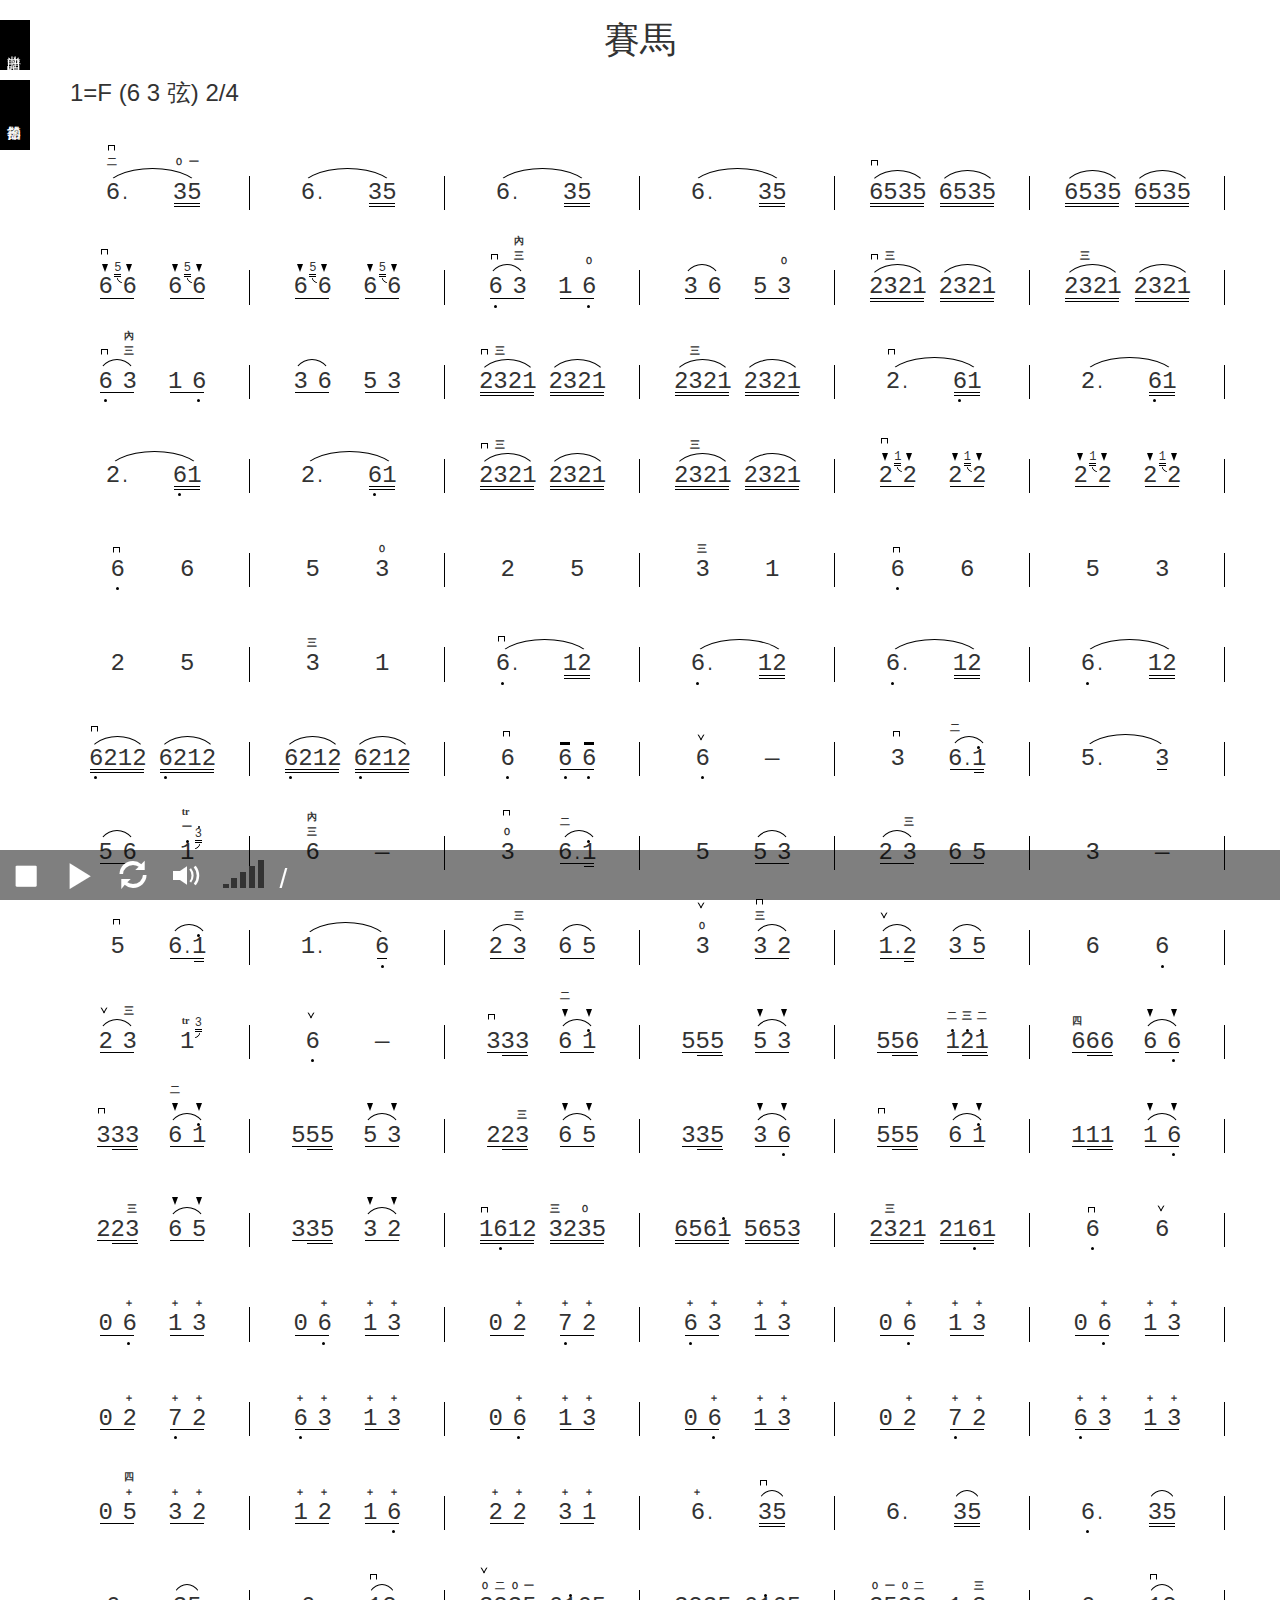
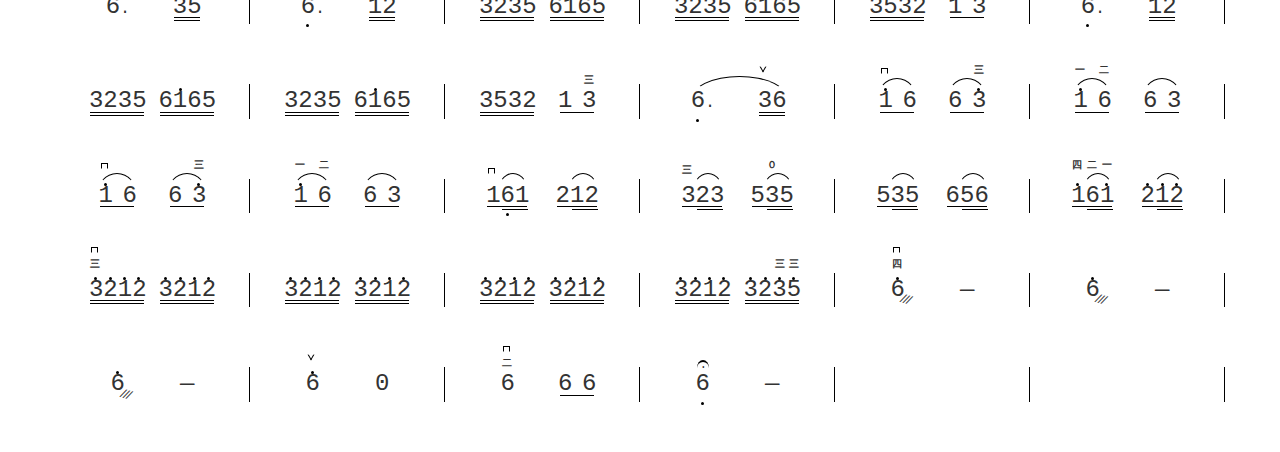
==== commit 7c6aaf78: "list template and fermata." ====
--- a/horse_racing.html
+++ b/horse_racing.html
@@ -5,7 +5,7 @@
   <title>賽馬</title>
   <link href="css/bootstrap.min.css" rel="stylesheet">
   <link href="css/munu-note.css" rel="stylesheet">
-  <link href="css/metronome.css" rel="stylesheet">
+  <link href="css/left-nav.css" rel="stylesheet">
 </head>
 <body>
   <div id="player">
@@ -28,6 +28,155 @@
     <div class="player-cursor"></div>
     <div class="player-cursor-area"></div>
   </div>
+  <div id="note-list">
+    <span class="note-list-toggle off">曲譜</span>
+    <ul>
+      <li>
+        <a href="#" class="folder">二胡獨奏曲</a>
+        <ul>
+          <li><a href="#">賽馬</a></li>
+          <li><a href="#">二泉映月</a></li>
+          <li><a href="#">子弟兵與老百姓</a></li>
+        </ul>
+      </li>
+      <li>
+        <a href="#" class="folder">二胡獨奏曲</a>
+        <ul>
+          <li><a href="#">賽馬</a></li>
+          <li><a href="#">二泉映月</a></li>
+          <li><a href="#">子弟兵與老百姓</a></li>
+        </ul>
+      </li>
+      <li>
+        <a href="#" class="folder">二胡獨奏曲</a>
+        <ul>
+          <li><a href="#">賽馬</a></li>
+          <li><a href="#">二泉映月</a></li>
+          <li><a href="#">子弟兵與老百姓</a></li>
+        </ul>
+      </li>
+      <li>
+        <a href="#" class="folder">二胡獨奏曲</a>
+        <ul>
+          <li><a href="#">賽馬</a></li>
+          <li><a href="#">二泉映月</a></li>
+          <li><a href="#">子弟兵與老百姓</a></li>
+        </ul>
+      </li>
+      <li>
+        <a href="#" class="folder">二胡獨奏曲</a>
+        <ul>
+          <li><a href="#">賽馬</a></li>
+          <li><a href="#">二泉映月</a></li>
+          <li><a href="#">子弟兵與老百姓</a></li>
+        </ul>
+      </li>
+      <li>
+        <a href="#" class="folder">二胡獨奏曲</a>
+        <ul>
+          <li><a href="#">賽馬</a></li>
+          <li><a href="#">二泉映月</a></li>
+          <li><a href="#">子弟兵與老百姓</a></li>
+        </ul>
+      </li>
+      <li>
+        <a href="#" class="folder">二胡獨奏曲</a>
+        <ul>
+          <li><a href="#">賽馬</a></li>
+          <li><a href="#">二泉映月</a></li>
+          <li><a href="#">子弟兵與老百姓</a></li>
+        </ul>
+      </li>
+      <li>
+        <a href="#" class="folder">二胡獨奏曲</a>
+        <ul>
+          <li><a href="#">賽馬</a></li>
+          <li><a href="#">二泉映月</a></li>
+          <li><a href="#">子弟兵與老百姓</a></li>
+        </ul>
+      </li>
+      <li>
+        <a href="#" class="folder">二胡獨奏曲</a>
+        <ul>
+          <li><a href="#">賽馬</a></li>
+          <li><a href="#">二泉映月</a></li>
+          <li><a href="#">子弟兵與老百姓</a></li>
+        </ul>
+      </li>
+      <li>
+        <a href="#" class="folder">二胡獨奏曲</a>
+        <ul>
+          <li><a href="#">賽馬</a></li>
+          <li><a href="#">二泉映月</a></li>
+          <li><a href="#">子弟兵與老百姓</a></li>
+        </ul>
+      </li>
+      <li>
+        <a href="#" class="folder">二胡獨奏曲</a>
+        <ul>
+          <li><a href="#">賽馬</a></li>
+          <li><a href="#">二泉映月</a></li>
+          <li><a href="#">子弟兵與老百姓</a></li>
+        </ul>
+      </li>
+      <li>
+        <a href="#" class="folder">二胡獨奏曲</a>
+        <ul>
+          <li><a href="#">賽馬</a></li>
+          <li><a href="#">二泉映月</a></li>
+          <li><a href="#">子弟兵與老百姓</a></li>
+        </ul>
+      </li>
+      <li>
+        <a href="#" class="folder">二胡獨奏曲</a>
+        <ul>
+          <li><a href="#">賽馬</a></li>
+          <li><a href="#">二泉映月</a></li>
+          <li><a href="#">子弟兵與老百姓</a></li>
+        </ul>
+      </li>
+      <li>
+        <a href="#" class="folder">二胡獨奏曲</a>
+        <ul>
+          <li><a href="#">賽馬</a></li>
+          <li><a href="#">二泉映月</a></li>
+          <li><a href="#">子弟兵與老百姓</a></li>
+        </ul>
+      </li>
+      <li>
+        <a href="#" class="folder">二胡獨奏曲</a>
+        <ul>
+          <li><a href="#">賽馬</a></li>
+          <li><a href="#">二泉映月</a></li>
+          <li><a href="#">子弟兵與老百姓</a></li>
+        </ul>
+      </li>
+      <li>
+        <a href="#" class="folder">二胡獨奏曲</a>
+        <ul>
+          <li><a href="#">賽馬</a></li>
+          <li><a href="#">二泉映月</a></li>
+          <li><a href="#">子弟兵與老百姓</a></li>
+        </ul>
+      </li>
+      <li>
+        <a href="#" class="folder">二胡獨奏曲</a>
+        <ul>
+          <li><a href="#">賽馬</a></li>
+          <li><a href="#">二泉映月</a></li>
+          <li><a href="#">子弟兵與老百姓</a></li>
+        </ul>
+      </li>
+      <li>
+        <a href="#" class="folder">二胡獨奏曲</a>
+        <ul>
+          <li><a href="#">賽馬</a></li>
+          <li><a href="#">二泉映月</a></li>
+          <li><a href="#">子弟兵與老百姓</a></li>
+        </ul>
+      </li>
+    </ul>
+  </div>
   <div id="metronome">
     <span class="metronome-toggle off">節拍器</span>
     <div class="tempo">80</div>
@@ -2690,6 +2839,9 @@
         <div class="section">
           <div class="beat beat-2 beat-1n">
             <span class="beat-number">6</span>
+            <span class="beat-top">
+              <span class="fermata tip-offset-1n tip-1-level"></span>
+            </span>
             <span class="beat-bottom">
               <span class="dot dot-offset-1n"></span>
             </span>
--- a/css/munu-note.css
+++ b/css/munu-note.css
@@ -15,7 +15,7 @@
 #player {
   width: 100%;
   background-color: rgba(0, 0, 0, 0.5);
-  z-index: 2;
+  z-index: 4;
 }
 
 .player-btn,
@@ -29,7 +29,7 @@
   line-height: 50px;
   text-align: center;
   position: relative;
-  z-index: 2;
+  z-index: 4;
 }
 .repeat-on {
   color: #333;
@@ -42,7 +42,7 @@
   font-size: 10px;
   display: inline-block;
   position: relative;
-  z-index: 2;
+  z-index: 4;
 }
 .volume-bar > div {
   background-color: #333;
@@ -63,7 +63,7 @@
 .player-timebar {
   width: 0%;
   background-color: rgba(128, 0, 0, 0.5);
-  z-index: 1;
+  z-index: 3;
 }
 
 .player-cursor {
@@ -99,7 +99,7 @@
 .curr-pos > .glyphicon-chevron-right,
 .curr-pos > .glyphicon-chevron-left {
   position: absolute;
-  top: 40px;
+  top: 70px;
 }
 .curr-pos > .glyphicon-chevron-right {
   left: 0px;
@@ -116,7 +116,7 @@
   font-weight: 500;
   font-family: monospace;
   position: relative;
-  margin: 30px 0;
+  margin: 60px 0 0;
 }
 
 /* 每段結尾的那一槓 */
@@ -595,6 +595,27 @@
   top: -2px;
 }
 
+.fermata {
+  display: inline-block;
+  position: absolute;
+  top: -16px;
+}
+.fermata::before {
+  content: "";
+  width: 12px;
+  height: 16px;
+  border-top: 2px solid #000;
+  border-radius: 50%;
+  display: inline-block;
+}
+.fermata::after {
+  content: ".";
+  font-size: 12px;
+  position: absolute;
+  top: 4px;
+  left: 2.5px;
+}
+
 input.form-control {
   height: 28px;
   font-size: 20px;
--- a/css/left-nav.css
+++ b/css/left-nav.css
@@ -0,0 +1,258 @@
+#metronome,
+#note-list {
+  width: 300px;
+  position: fixed;
+  left: -300px;
+  background-color: rgba(0, 0, 0, 1);
+  -webkit-transition: left 1s;
+  -moz-transition: left 1s;
+  -o-transition: left 1s;
+  transition: left 1s;
+
+  -webkit-touch-callout: none;
+  -webkit-user-select: none;
+  -khtml-user-select: none;
+  -moz-user-select: none;
+  -ms-user-select: none;
+  user-select: none;
+}
+#metronome .metronome-toggle,
+#note-list .note-list-toggle {
+  width: 30px;
+  position: absolute;
+  top: 20px;
+  right: -30px;
+  text-align: center;
+  line-height: 33px;
+  background-color: rgba(0, 0, 0, 1);
+  color: rgba(255, 255, 255, 1);
+  font-family: 微軟正黑體;
+  -webkit-writing-mode: vertical-rl;
+  writing-mode: vertical-rl;
+  cursor: pointer;
+}
+
+#metronome .metronome-toggle {
+  height: 70px;
+}
+#note-list .note-list-toggle {
+  height: 50px;
+}
+
+#metronome {
+  height: 500px;
+  top: 60px;
+  z-index: 2;
+  -webkit-border-radius: 0 20px 20px 0;
+  -moz-border-radius: 0 20px 20px 0;
+  -o-border-radius: 0 20px 20px 0;
+  border-radius: 0 20px 20px 0;
+}
+#note-list {
+  height: 100%;
+  top: 0px;
+  z-index: 3;
+}
+
+#metronome .tempo {
+  width: 250px;
+  height: 250px;
+  margin: 25px auto;
+  /*border-top: 7px solid rgba(0, 255, 255, 0.8);
+  border-right: 7px solid rgba(255, 153, 51, 0.8);
+  border-bottom: 7px solid rgba(255, 0, 0, 0.8);
+  border-left: 7px solid rgba(255, 0, 255, 0.8);*/
+  border: 7px solid rgba(0, 255, 255, 0.8);
+  -webkit-border-radius: 50%;
+  -moz-border-radius: 50%;
+  -o-border-radius: 50%;
+  border-radius: 50%;
+  color: rgba(255, 255, 255, 1);
+  font-size: 100px;
+  text-align: center;
+  line-height: 236px;
+}
+
+#metronome .time-signature {
+  font-size: 28px;
+  color: #fff;
+  margin: 45px 25px 0 40px;
+  display: inline-block;
+}
+#metronome .time-signature > div {
+  width: 40px;
+  display: inline-block;
+  border: 2px solid #fff;
+  padding: 0 10px;
+  position: relative;
+}
+#metronome .time-signature > div > .up,
+#metronome .time-signature > div > .down {
+  width: 40px;
+  font-size: 14px;
+  text-align: center;
+  position: absolute;
+  border: 2px solid #fff;
+  cursor: pointer;
+}
+#metronome .time-signature > div > .up:hover,
+#metronome .time-signature > div > .down:hover {
+  background-color: #fff;
+  color: #000;
+}
+#metronome .time-signature > div > .up {
+  top: -24px;
+  left: -2px;
+  -webkit-border-radius: 5px 5px 0 0;
+  -moz-border-radius: 5px 5px 0 0;
+  -o-border-radius: 5px 5px 0 0;
+  border-radius: 5px 5px 0 0;
+}
+#metronome .time-signature > div > .down {
+  left: -2px;
+  -webkit-border-radius: 0 0 5px 5px;
+  -moz-border-radius: 0 0 5px 5px;
+  -o-border-radius: 0 0 5px 5px;
+  border-radius: 0 0 5px 5px;
+}
+#metronome .tempo-trigger {
+  width: 88px;
+  height: 88px;
+  font-size: 48px;
+  color: #fff;
+  text-align: center;
+  border: 2px solid #fff;
+  -webkit-border-radius: 5px;
+  -moz-border-radius: 5px;
+  -o-border-radius: 5px;
+  border-radius: 5px;
+  cursor: pointer;
+  display: inline-block;
+  position: relative;
+}
+#metronome .tempo-trigger:hover {
+  color: #000;
+  background-color: #fff;
+  border-color: #fff;
+}
+#metronome .tempo-trigger span {
+  position: relative;
+  top: 12px;
+}
+
+#metronome input[type=range] {
+  -webkit-appearance: none;
+  width: 236px;
+  margin: 6.5px auto;
+  background-color: #000000;
+}
+#metronome input[type=range]:focus {
+  outline: none;
+}
+#metronome input[type=range]::-webkit-slider-runnable-track {
+  width: 100%;
+  height: 7px;
+  cursor: pointer;
+  box-shadow: 0px 0px 0px #002200, 0px 0px 0px #003c00;
+  background: #ff0000;
+  border-radius: 10px;
+  border: 0px solid rgba(0, 0, 0, 0);
+}
+#metronome input[type=range]::-webkit-slider-thumb {
+  box-shadow: 1px 1px 3.7px #5e5e00, 0px 0px 1px #777800;
+  border: 0px solid rgba(131, 229, 132, 0);
+  height: 20px;
+  width: 10px;
+  border-radius: 12px;
+  background: #ff9b33;
+  cursor: pointer;
+  -webkit-appearance: none;
+  margin-top: -6.5px;
+}
+#metronome input[type=range]:focus::-webkit-slider-runnable-track {
+  background: #ff4d4d;
+}
+#metronome input[type=range]::-moz-range-track {
+  width: 100%;
+  height: 7px;
+  cursor: pointer;
+  box-shadow: 0px 0px 0px #002200, 0px 0px 0px #003c00;
+  background: #ff0000;
+  border-radius: 10px;
+  border: 0px solid rgba(0, 0, 0, 0);
+}
+#metronome input[type=range]::-moz-range-thumb {
+  box-shadow: 1px 1px 3.7px #5e5e00, 0px 0px 1px #777800;
+  border: 0px solid rgba(131, 229, 132, 0);
+  height: 20px;
+  width: 10px;
+  border-radius: 12px;
+  background: #ff9b33;
+  cursor: pointer;
+}
+
+#metronome select {
+  width: 105px;
+  border: 2px solid #fff;
+  color: #fff;
+  background-color: rgba(0, 0, 0, 1);
+  outline: none;
+  margin: 20px 40px;
+  -webkit-border-radius: 5px;
+  -moz-border-radius: 5px;
+  -o-border-radius: 5px;
+  border-radius: 5px;
+}
+
+
+#note-list > ul {
+  height: 95%;
+  padding-top: 20px;
+  overflow: scroll;
+}
+#note-list > ul > li {
+  padding: 5px 0;
+}
+#note-list > ul > li > ul > li {
+  padding: 2px 0;
+}
+#note-list ul {
+  margin-left: -10px;
+}
+#note-list li {
+  list-style: none;
+}
+#note-list a {
+  width: 100%;
+  display: inline-block;
+  font-family: 微軟正黑體;
+  font-weight: bolder;
+}
+#note-list a:hover {
+  text-decoration: none;
+}
+
+#note-list > ul > li > a {
+  color: #405659;
+}
+#note-list > ul > li > a:hover {
+  color: #6A8D9E;
+}
+
+#note-list > ul > li > ul > li > a {
+  color: #9A9A9A;
+}
+#note-list > ul > li > ul > li > a:hover {
+  color: #fff;
+}
+
+#note-list > ul::-webkit-scrollbar {
+  width: 0.5em;
+}
+#note-list > ul::-webkit-scrollbar-thumb {
+  background-color: #9DCFE1;
+  border-radius: 5px;
+}
+#note-list > ul::-webkit-scrollbar-corner {
+  background-color: transparent;
+}
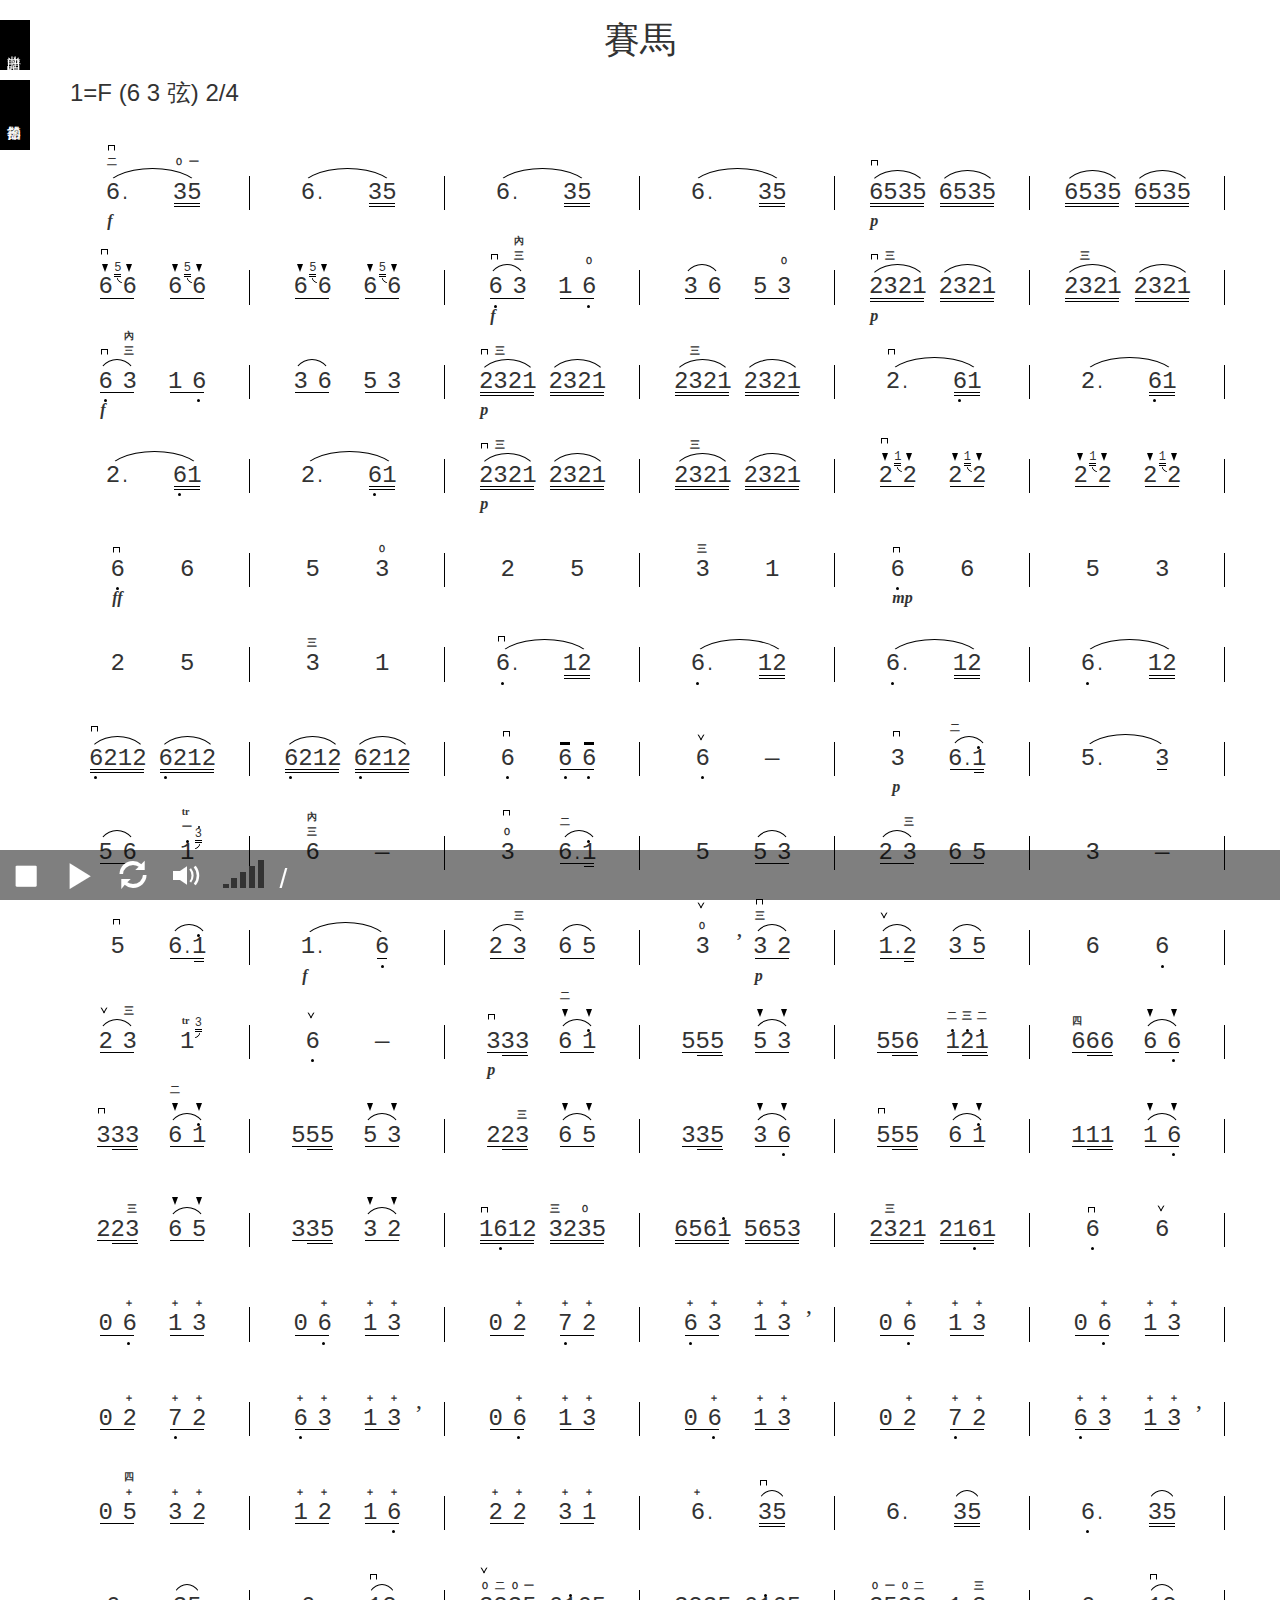
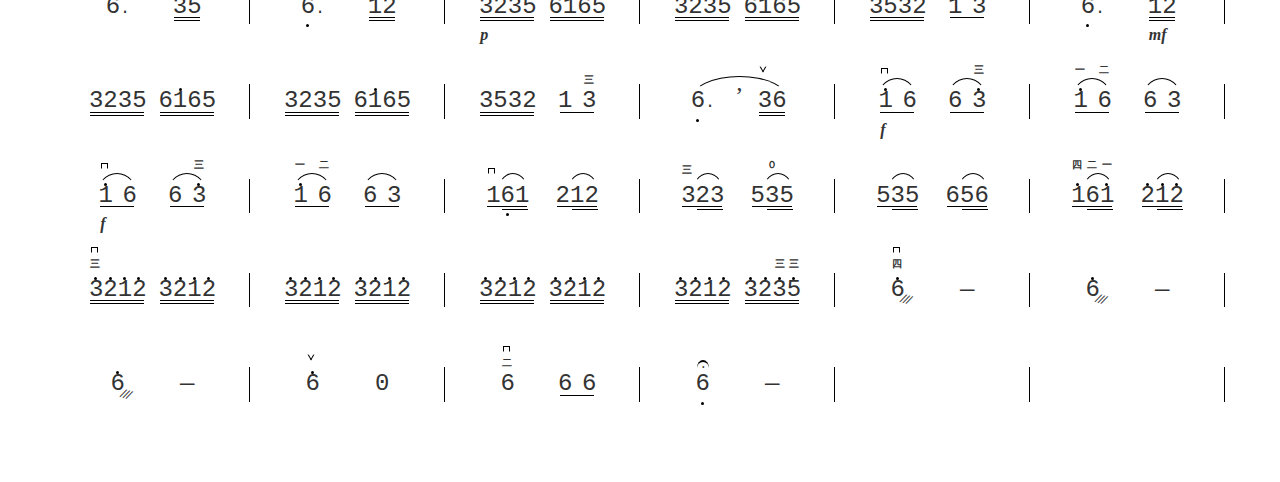
==== commit 75b41e76: "forte-piano and pause." ====
--- a/horse_racing.html
+++ b/horse_racing.html
@@ -222,6 +222,9 @@
               <span class="finger tip-offset-1n tip-4-level">二</span>
               <span class="pull-bow tip-offset-1n tip-6-level"></span>
             </span>
+            <span class="beat-bottom">
+              <span class="forte-piano tip-offset-1n">f</span>
+            </span>
           </div>
           <div class="beat beat-2 beat-2n">
             <span class="beat-number">35</span>
@@ -298,6 +301,7 @@
             <span class="beat-bottom">
               <span class="under under-8th under-offset-1n under-4n"></span>
               <span class="under under-16th under-offset-1n under-4n"></span>
+              <span class="forte-piano tip-offset-1n">p</span>
             </span>
           </div>
           <div class="beat beat-2 beat-4n">
@@ -405,6 +409,7 @@
             <span class="beat-bottom">
               <span class="under under-8th under-offset-1n under-2n-1d"></span>
               <span class="dot dot-offset-1n"></span>
+              <span class="forte-piano tip-offset-1n">f</span>
             </span>
           </div>
           <div class="beat beat-2 beat-2n-1d">
@@ -453,6 +458,7 @@
             <span class="beat-bottom">
               <span class="under under-8th under-offset-1n under-4n"></span>
               <span class="under under-16th under-offset-1n under-4n"></span>
+              <span class="forte-piano tip-offset-1n">p</span>
             </span>
           </div>
           <div class="beat beat-2 beat-4n">
@@ -508,6 +514,7 @@
             <span class="beat-bottom">
               <span class="under under-8th under-offset-1n under-2n-1d"></span>
               <span class="dot dot-offset-1n"></span>
+              <span class="forte-piano tip-offset-1n">f</span>
             </span>
           </div>
           <div class="beat beat-2 beat-2n-1d">
@@ -550,6 +557,7 @@
             <span class="beat-bottom">
               <span class="under under-8th under-offset-1n under-4n"></span>
               <span class="under under-16th under-offset-1n under-4n"></span>
+              <span class="forte-piano tip-offset-1n">p</span>
             </span>
           </div>
           <div class="beat beat-2 beat-4n">
@@ -677,6 +685,7 @@
             <span class="beat-bottom">
               <span class="under under-8th under-offset-1n under-4n"></span>
               <span class="under under-16th under-offset-1n under-4n"></span>
+              <span class="forte-piano tip-offset-1n">p</span>
             </span>
           </div>
           <div class="beat beat-2 beat-4n">
@@ -781,6 +790,7 @@
             </span>
             <span class="beat-bottom">
               <span class="dot dot-offset-1n"></span>
+              <span class="forte-piano tip-offset-1n">ff</span>
             </span>
           </div>
           <div class="beat beat-2 beat-1n">
@@ -833,6 +843,7 @@
             </span>
             <span class="beat-bottom">
               <span class="dot dot-offset-1n"></span>
+              <span class="forte-piano tip-offset-1n">mp</span>
             </span>
           </div>
           <div class="beat beat-2 beat-1n">
@@ -1061,6 +1072,9 @@
             <span class="beat-top">
               <span class="pull-bow tip-offset-1n tip-2-level"></span>
             </span>
+            <span class="beat-bottom">
+              <span class="forte-piano tip-offset-1n">p</span>
+            </span>
           </div>
           <div class="beat beat-2 beat-2n-1d">
             <span class="beat-number">6<span class="half">.</span>1</span>
@@ -1233,6 +1247,9 @@
             <span class="beat-top">
               <sapn class="arc arc-offset-1n-1d" data-arc-from="1n-1d" data-arc-cross="1" data-arc-to="1n"></sapn>
             </span>
+            <span class="beat-bottom">
+              <span class="forte-piano tip-offset-1n">f</span>
+            </span>
           </div>
           <div class="beat beat-2 beat-1n">
             <span class="beat-number">6</span>
@@ -1274,6 +1291,7 @@
               <span class="finger tip-offset-1n tip-2-level">０</span>
               <span class="push-bow tip-offset-1n tip-5-level"></span>
             </span>
+              <span class="pause">’</span>
           </div>
           <div class="beat beat-2 beat-2n-1d">
             <span class="beat-number">3<span class="half"> </span>2</span>
@@ -1284,6 +1302,7 @@
             </span>
             <span class="beat-bottom">
               <span class="under under-8th under-offset-1n under-2n-1d"></span>
+              <span class="forte-piano tip-offset-1n">p</span>
             </span>
           </div>
         </div>
@@ -1378,6 +1397,7 @@
             <span class="beat-bottom">
               <span class="under under-8th under-offset-1n under-3n"></span>
               <span class="under under-16th under-offset-2n under-2n"></span>
+              <span class="forte-piano tip-offset-1n">p</span>
             </span>
           </div>
           <div class="beat beat-2 beat-2n-1d">
@@ -1853,6 +1873,7 @@
             <span class="beat-bottom">
               <span class="under under-8th under-offset-1n under-2n-1d"></span>
             </span>
+            <span class="pause">’</span>
           </div>
         </div>
       </div>
@@ -1953,6 +1974,7 @@
             <span class="beat-bottom">
               <span class="under under-8th under-offset-1n under-2n-1d"></span>
             </span>
+            <span class="pause">’</span>
           </div>
         </div>
       </div>
@@ -2050,6 +2072,7 @@
             <span class="beat-bottom">
               <span class="under under-8th under-offset-1n under-2n-1d"></span>
             </span>
+            <span class="pause">’</span>
           </div>
         </div>
       </div>
@@ -2241,6 +2264,7 @@
             <span class="beat-bottom">
               <span class="under under-8th under-offset-1n under-4n"></span>
               <span class="under under-16th under-offset-1n under-4n"></span>
+              <span class="forte-piano tip-offset-1n">p</span>
             </span>
           </div>
           <div class="beat beat-2 beat-4n">
@@ -2319,6 +2343,7 @@
             <span class="beat-bottom">
               <span class="under under-8th under-offset-1n under-2n"></span>
               <span class="under under-16th under-offset-1n under-2n"></span>
+              <span class="forte-piano tip-offset-1n">mf</span>
             </span>
           </div>
         </div>
@@ -2398,6 +2423,7 @@
             <span class="beat-bottom">
               <span class="dot dot-offset-1n"></span>
             </span>
+            <span class="pause">’</span>
           </div>
           <div class="beat beat-2 beat-2n">
             <span class="beat-number">36</span>
@@ -2422,6 +2448,7 @@
             </span>
             <span class="beat-bottom">
               <span class="under under-8th under-offset-1n under-2n-1d"></span>
+              <span class="forte-piano tip-offset-1n">f</span>
             </span>
           </div>
           <div class="beat beat-2 beat-2n-1d">
@@ -2476,6 +2503,7 @@
             </span>
             <span class="beat-bottom">
               <span class="under under-8th under-offset-1n under-2n-1d"></span>
+              <span class="forte-piano tip-offset-1n">f</span>
             </span>
           </div>
           <div class="beat beat-2 beat-2n-1d">
--- a/css/munu-note.css
+++ b/css/munu-note.css
@@ -116,11 +116,12 @@
   font-weight: 500;
   font-family: monospace;
   position: relative;
-  margin: 60px 0 0;
-}
-
-/* 每段結尾的那一槓 */
-.section::before {
+  margin-top: 60px;
+}
+.row:last-of-type .section {
+  margin-bottom: 30px;
+}
+.section::before { /* 每段結尾的那一槓 */
   content: "";
   height: 100%;
   position: absolute;
@@ -616,6 +617,22 @@
   left: 2.5px;
 }
 
+.forte-piano {
+  font-size: 16px;
+  font-family: "Times New Roman";
+  font-style: italic;
+  font-weight: bolder;
+  position: absolute;
+  top: 2px;
+}
+
+.pause {
+  font-family: "Times New Roman";
+  position: absolute;
+  top: -6px;
+  right: -10px;
+}
+
 input.form-control {
   height: 28px;
   font-size: 20px;
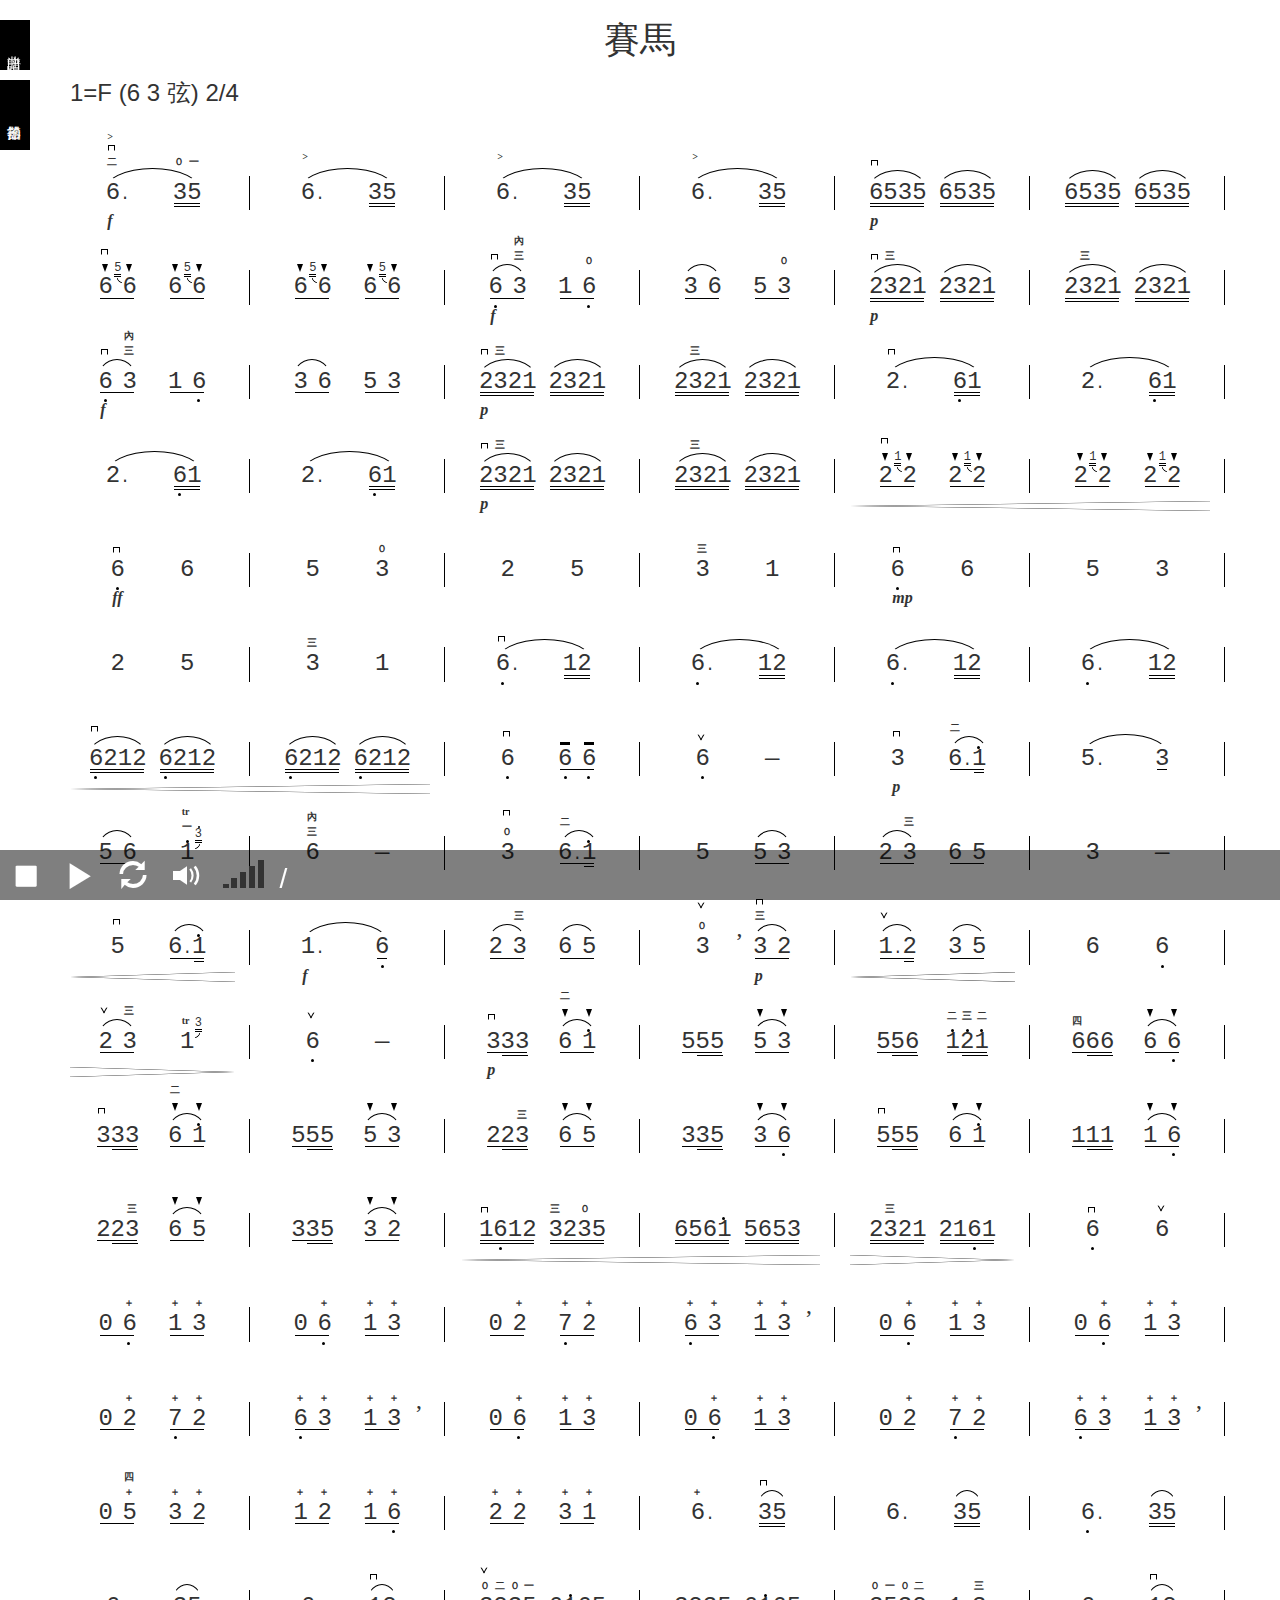
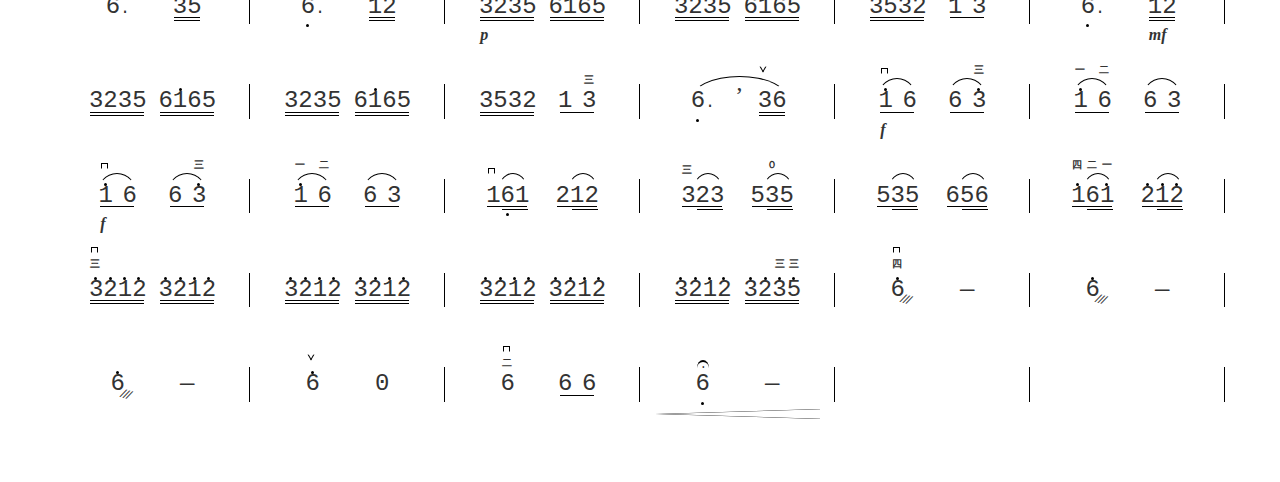
==== commit 629daeac: "crescendo and decresceodo." ====
--- a/horse_racing.html
+++ b/horse_racing.html
@@ -221,6 +221,7 @@
               <span class="arc arc-offset-1n" data-arc-from="1n-1d" data-arc-cross="1" data-arc-to="2n"></span>
               <span class="finger tip-offset-1n tip-4-level">二</span>
               <span class="pull-bow tip-offset-1n tip-6-level"></span>
+              <slpan class="finger tip-offset-1n tip-9-level">></slpan>
             </span>
             <span class="beat-bottom">
               <span class="forte-piano tip-offset-1n">f</span>
@@ -245,6 +246,7 @@
             <span class="beat-number">6<span class="half">.</span></span>
             <span class="beat-top">
               <span class="arc arc-offset-1n" data-arc-from="1n-1d" data-arc-cross="1" data-arc-to="2n"></span>
+              <slpan class="finger tip-offset-1n tip-5-level">></slpan>
             </span>
           </div>
           <div class="beat beat-2 beat-2n">
@@ -262,6 +264,7 @@
             <span class="beat-number">6<span class="half">.</span></span>
             <span class="beat-top">
               <span class="arc arc-offset-1n" data-arc-from="1n-1d" data-arc-cross="1" data-arc-to="2n"></span>
+              <slpan class="finger tip-offset-1n tip-5-level">></slpan>
             </span>
           </div>
           <div class="beat beat-2 beat-2n">
@@ -279,6 +282,7 @@
             <span class="beat-number">6<span class="half">.</span></span>
             <span class="beat-top">
               <span class="arc arc-offset-1n" data-arc-from="1n-1d" data-arc-cross="1" data-arc-to="2n"></span>
+              <slpan class="finger tip-offset-1n tip-5-level">></slpan>
             </span>
           </div>
           <div class="beat beat-2 beat-2n">
@@ -750,6 +754,10 @@
               <span class="under under-8th under-offset-1n under-2n-1d"></span>
             </span>
           </div>
+          <span class="crescendo" data-cross="2">
+            <span class="line"></span>
+            <span class="mask"></span>
+          </span>
         </div>
       </div>
       <div class="col-lg-2">
@@ -996,6 +1004,10 @@
               <span class="dot dot-offset-1n"></span>
             </span>
           </div>
+          <span class="crescendo" data-cross="2">
+            <span class="line"></span>
+            <span class="mask"></span>
+          </span>
         </div>
       </div>
       <div class="col-lg-2">
@@ -1238,6 +1250,10 @@
               <span class="under under-16th under-offset-2n-1d under-1n"></span>
             </span>
           </div>
+          <span class="crescendo" data-cross="1">
+            <span class="line"></span>
+            <span class="mask"></span>
+          </span>
         </div>
       </div>
       <div class="col-lg-2">
@@ -1329,6 +1345,10 @@
               <span class="under under-8th under-offset-1n under-2n-1d"></span>
             </span>
           </div>
+          <span class="crescendo" data-cross="1">
+            <span class="line"></span>
+            <span class="mask"></span>
+          </span>
         </div>
       </div>
       <div class="col-lg-2">
@@ -1369,6 +1389,10 @@
               </span>
             </span>
           </div>
+          <span class="decrescendo" data-cross="1">
+            <span class="line"></span>
+            <span class="mask"></span>
+          </span>
         </div>
       </div>
       <div class="col-lg-2">
@@ -1712,6 +1736,10 @@
               <span class="under under-16th under-offset-1n under-4n"></span>
             </span>
           </div>
+          <span class="crescendo" data-cross="2">
+            <span class="line"></span>
+            <span class="mask"></span>
+          </span>
         </div>
       </div>
       <div class="col-lg-2">
@@ -1755,6 +1783,10 @@
               <span class="under under-16th under-offset-1n under-4n"></span>
             </span>
           </div>
+          <span class="decrescendo" data-cross="1">
+            <span class="line"></span>
+            <span class="mask"></span>
+          </span>
         </div>
       </div>
       <div class="col-lg-2">
@@ -2877,6 +2909,10 @@
           <div class="beat beat-2 beat-1n">
             <span class="beat-number">—</span>
           </div>
+          <span class="crescendo" data-cross="1">
+            <span class="line"></span>
+            <span class="mask"></span>
+          </span>
         </div>
       </div>
       <div class="col-lg-2">
--- a/css/munu-note.css
+++ b/css/munu-note.css
@@ -128,6 +128,23 @@
   right: -15px;
   border-right: 1px solid #000;
 }
+
+.crescendo,
+.decrescendo {
+  display: inline-block;
+  position: absolute;
+  top: 42px;
+  left: 0px;
+}
+.crescendo > span,
+.decrescendo > span {
+  border-style: solid;
+  position: absolute;
+}
+.crescendo > span.line { border-color: transparent #000 transparent transparent; }
+.crescendo > span.mask { border-color: transparent #fff transparent transparent; }
+.decrescendo > span.line { border-color: transparent transparent transparent #000; }
+.decrescendo > span.mask { border-color: transparent transparent transparent #fff; }
 
 .half {
   font-size: 16px;
@@ -493,6 +510,8 @@
 .tip-5-level { top: -28px; }
 .tip-6-level { top: -33px; }
 .tip-7-level { top: -38px; }
+.tip-8-level { top: -43px; }
+.tip-9-level { top: -48px; }
 
 .finger {
   font-size: 10px;
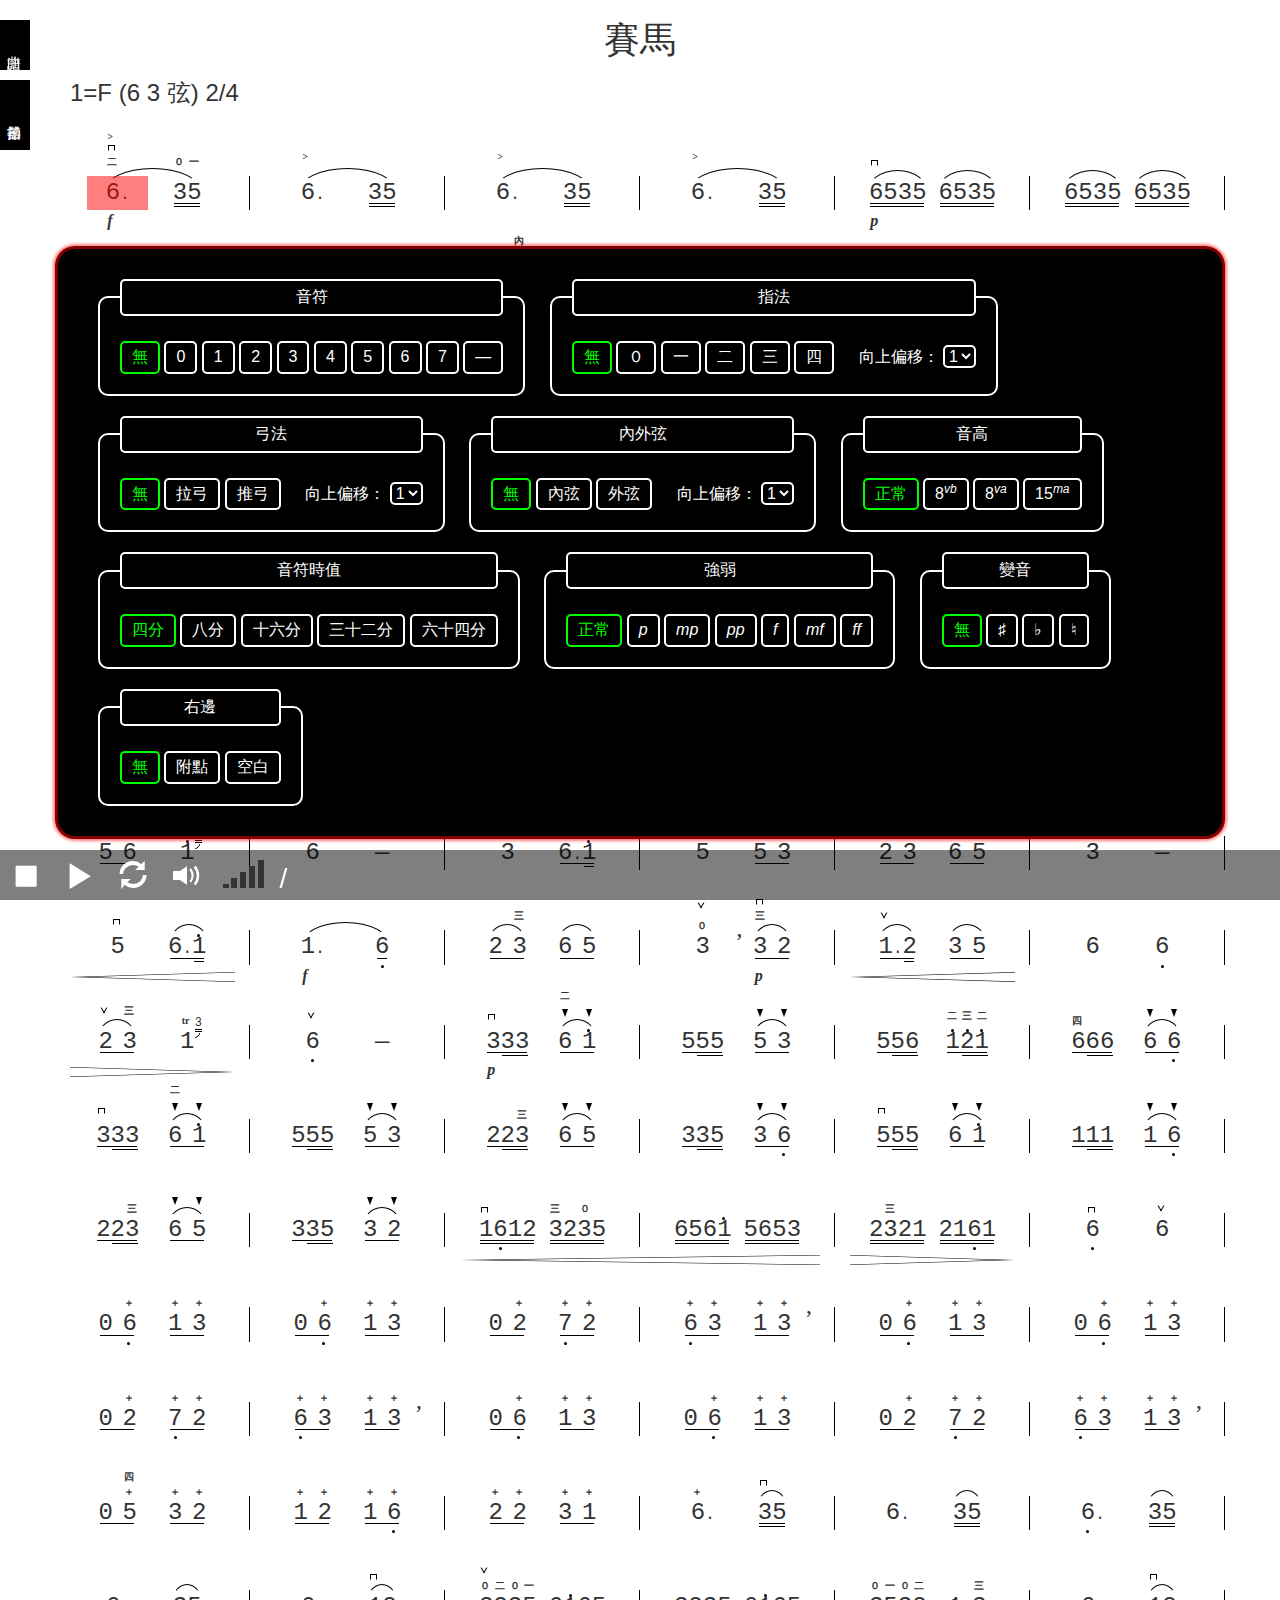
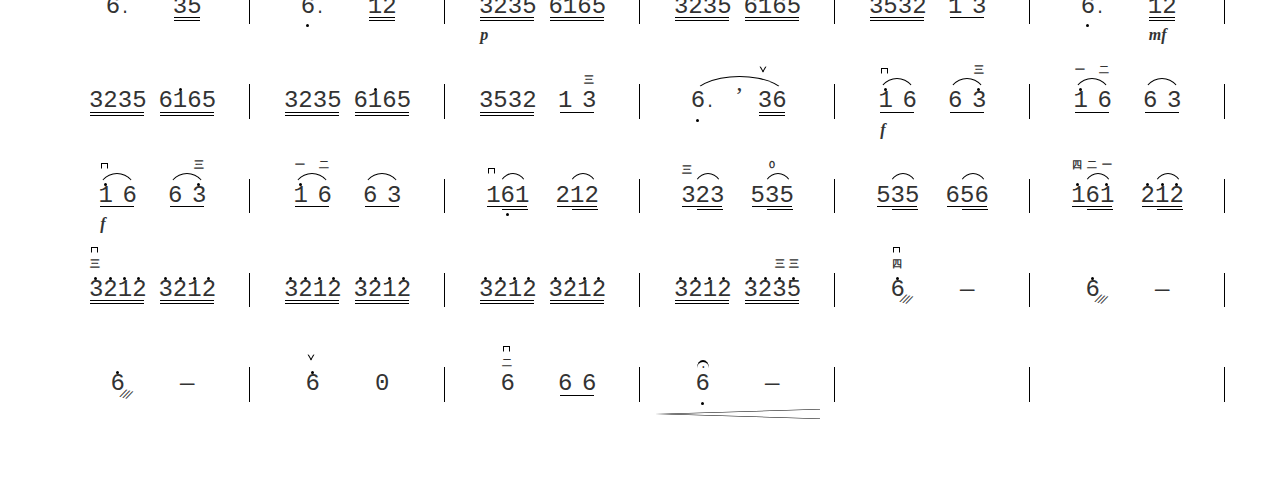
==== commit f3b36122: "edit panel is beginning to take shape." ====
--- a/horse_racing.html
+++ b/horse_racing.html
@@ -226,6 +226,7 @@
             <span class="beat-bottom">
               <span class="forte-piano tip-offset-1n">f</span>
             </span>
+            <div class="edit-tab"></div>
           </div>
           <div class="beat beat-2 beat-2n">
             <span class="beat-number">35</span>
@@ -343,6 +344,126 @@
             </span>
           </div>
         </div>
+      </div>
+      <div class="edit-panel">
+        <fieldset>
+          <legend>音符</legend>
+          <!-- <input type="radio" name="high5" value="0" checked>無</input>
+          <input type="radio" name="high5" value="1">0</input>
+          <input type="radio" name="high5" value="2">1</input>
+          <input type="radio" name="high5" value="3">2</input>
+          <input type="radio" name="high5" value="4">3</input>
+          <input type="radio" name="high5" value="5">4</input>
+          <input type="radio" name="high5" value="6">5</input>
+          <input type="radio" name="high5" value="7">6</input>
+          <input type="radio" name="high5" value="8">7</input>
+          <input type="radio" name="high5" value="9">—</input> -->
+          <span class="selection selected">無</span>
+          <span class="selection">0</span>
+          <span class="selection">1</span>
+          <span class="selection">2</span>
+          <span class="selection">3</span>
+          <span class="selection">4</span>
+          <span class="selection">5</span>
+          <span class="selection">6</span>
+          <span class="selection">7</span>
+          <span class="selection">—</span>
+        </fieldset>
+        <fieldset>
+          <legend>指法</legend>
+          <span class="selection selected">無</span>
+          <span class="selection">０</span>
+          <span class="selection">一</span>
+          <span class="selection">二</span>
+          <span class="selection">三</span>
+          <span class="selection">四</span>
+          <span class="selection-tip">向上偏移：</span>
+          <select>
+            <option value="1">1</option>
+            <option value="2">2</option>
+            <option value="3">3</option>
+            <option value="4">4</option>
+            <option value="5">5</option>
+            <option value="6">6</option>
+            <option value="7">7</option>
+            <option value="8">8</option>
+            <option value="9">9</option>
+          </select>
+        </fieldset>
+        <fieldset>
+          <legend>弓法</legend>
+          <span class="selection selected">無</span>
+          <span class="selection">拉弓</span>
+          <span class="selection">推弓</span>
+          <span class="selection-tip">向上偏移：</span>
+          <select>
+            <option value="1">1</option>
+            <option value="2">2</option>
+            <option value="3">3</option>
+            <option value="4">4</option>
+            <option value="5">5</option>
+            <option value="6">6</option>
+            <option value="7">7</option>
+            <option value="8">8</option>
+            <option value="9">9</option>
+          </select>
+        </fieldset>
+        <fieldset>
+          <legend>內外弦</legend>
+          <span class="selection selected">無</span>
+          <span class="selection">內弦</span>
+          <span class="selection">外弦</span>
+          <span class="selection-tip">向上偏移：</span>
+          <select>
+            <option value="1">1</option>
+            <option value="2">2</option>
+            <option value="3">3</option>
+            <option value="4">4</option>
+            <option value="5">5</option>
+            <option value="6">6</option>
+            <option value="7">7</option>
+            <option value="8">8</option>
+            <option value="9">9</option>
+          </select>
+        </fieldset>
+        <fieldset>
+          <legend>音高</legend>
+          <span class="selection selected">正常</span>
+          <span class="selection">8<sup><i>vb</i></sup></span>
+          <span class="selection">8<sup><i>va</i></sup></span>
+          <span class="selection">15<sup><i>ma</i></sup></span>
+        </fieldset>
+        <fieldset>
+          <legend>音符時值</legend>
+          <span class="selection selected">四分</span>
+          <span class="selection">八分</span>
+          <span class="selection">十六分</span>
+          <span class="selection">三十二分</span>
+          <span class="selection">六十四分</span>
+        </fieldset>
+        <fieldset>
+          <legend>強弱</legend>
+          <span class="selection selected">正常</span>
+          <span class="selection"><i>p</i></span>
+          <span class="selection"><i>mp</i></span>
+          <span class="selection"><i>pp</i></span>
+          <span class="selection"><i>f</i></span>
+          <span class="selection"><i>mf</i></span>
+          <span class="selection"><i>ff</i></span>
+        </fieldset>
+        <fieldset>
+          <legend>變音</legend>
+          <span class="selection selected">無</span>
+          <span class="selection">♯</span>
+          <span class="selection">♭</span>
+          <span class="selection">♮</span>
+        </fieldset>
+        <fieldset>
+          <legend>右邊</legend>
+          <span class="selection selected">無</span>
+          <span class="selection">附點</span>
+          <span class="selection">空白</span>
+        </fieldset>
       </div>
     </div>
 
--- a/css/munu-note.css
+++ b/css/munu-note.css
@@ -662,3 +662,73 @@
   -o-border-radius: 0px;
   border-radius: 0px;
 }
+
+.row {
+  position: relative;
+}
+
+.edit-tab {
+  width: 100%;
+  height: 100%;
+  background-color: rgba(255, 0, 0, 0.5);
+  position: absolute;
+  top: 0;
+}
+
+.edit-panel {
+  font-size: 16px;
+  color: #fff;
+  background-color: rgba(0, 0, 0, 1);
+  padding: 20px 30px;
+  border: 3px solid rgba(255, 0, 0, 0.5);
+  border-radius: 20px;
+  box-shadow: 0px 0px 3px 2px rgba(255, 0, 0, 0.5);
+  position: absolute;
+  top: 130px;
+  z-index: 1;
+}
+
+.edit-panel fieldset {
+  font-family: 微軟正黑體 "Times New Roman";
+  margin-bottom: 20px;
+  border: 2px solid #fff;
+  border-radius: 10px;
+  display: inline-block;
+  padding: 20px;
+  margin: 10px;
+}
+.edit-panel legend {
+  font-size: 16px;
+  color: #fff;
+  border-bottom: none;
+  margin-bottom: 5px;
+  padding: 5px;
+  display: inline-block;
+  text-align: center;
+  border: 2px solid #fff;
+  border-radius: 5px;
+}
+.edit-panel select {
+  border: 2px solid #fff;
+  color: #fff;
+  background-color: rgba(0, 0, 0, 1);
+  outline: none;
+  -webkit-border-radius: 5px;
+  -moz-border-radius: 5px;
+  -o-border-radius: 5px;
+  border-radius: 5px;
+}
+.edit-panel .selection-tip { margin: 0 0 0 20px; }
+.edit-panel .selection {
+  border: 2px solid #fff;
+  border-radius: 5px;
+  display: inline-block;
+  text-align: center;
+  padding: 3px 10px;
+  cursor: pointer;
+}
+.edit-panel .selected,
+.edit-panel .selection:hover {
+  color: #0f0;
+  border-color: #0f0;
+}
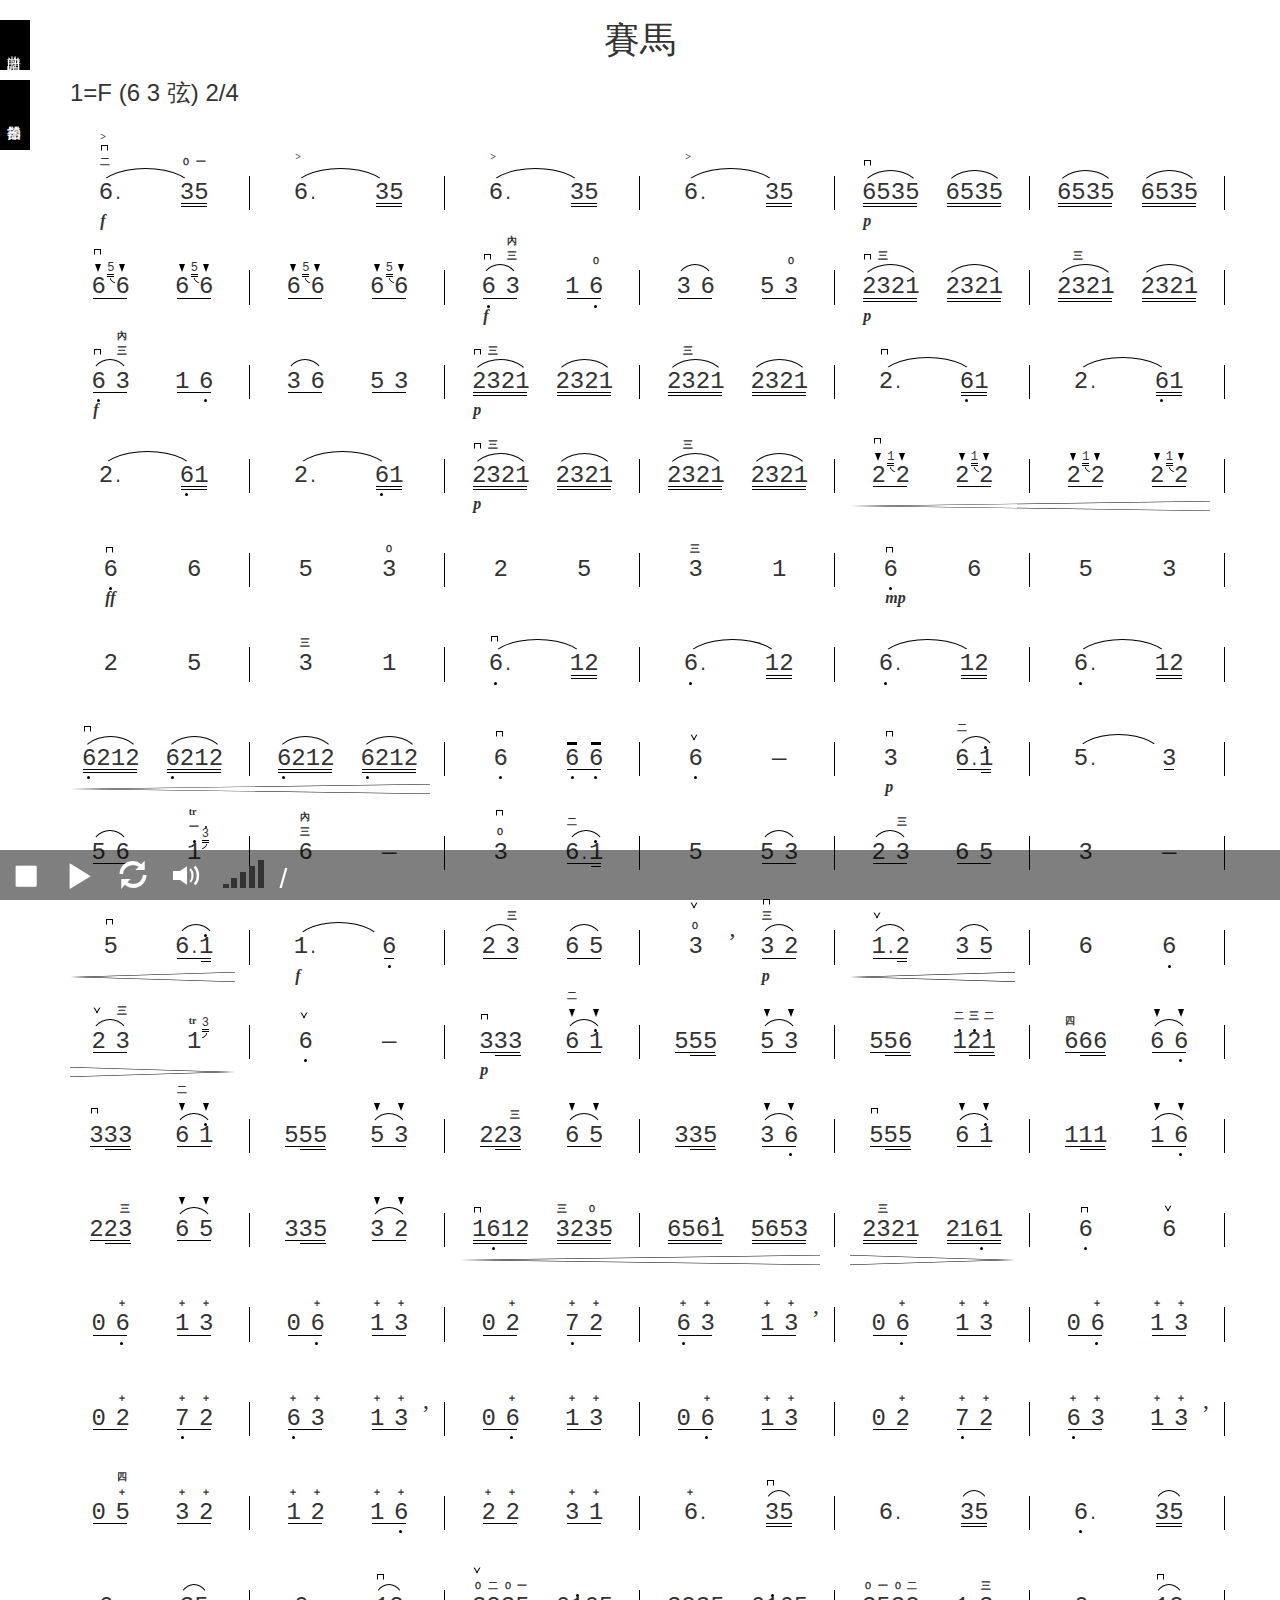
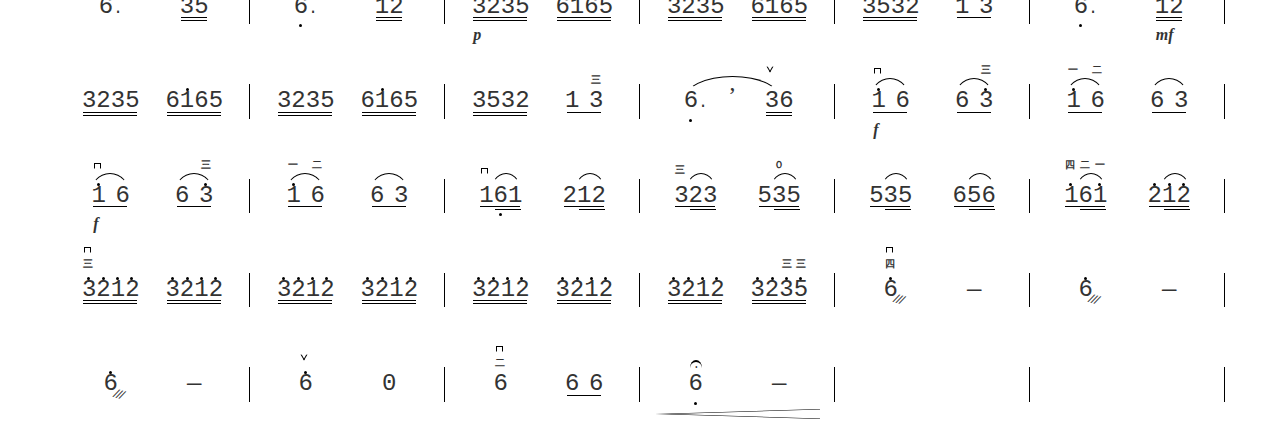
==== commit 7460da58: "Editable 1st version by reactjs." ====
--- a/horse_racing.html
+++ b/horse_racing.html
@@ -221,12 +221,11 @@
               <span class="arc arc-offset-1n" data-arc-from="1n-1d" data-arc-cross="1" data-arc-to="2n"></span>
               <span class="finger tip-offset-1n tip-4-level">二</span>
               <span class="pull-bow tip-offset-1n tip-6-level"></span>
-              <slpan class="finger tip-offset-1n tip-9-level">></slpan>
+              <span class="finger tip-offset-1n tip-9-level">></span>
             </span>
             <span class="beat-bottom">
               <span class="forte-piano tip-offset-1n">f</span>
             </span>
-            <div class="edit-tab"></div>
           </div>
           <div class="beat beat-2 beat-2n">
             <span class="beat-number">35</span>
@@ -247,7 +246,7 @@
             <span class="beat-number">6<span class="half">.</span></span>
             <span class="beat-top">
               <span class="arc arc-offset-1n" data-arc-from="1n-1d" data-arc-cross="1" data-arc-to="2n"></span>
-              <slpan class="finger tip-offset-1n tip-5-level">></slpan>
+              <span class="finger tip-offset-1n tip-5-level">></span>
             </span>
           </div>
           <div class="beat beat-2 beat-2n">
@@ -265,7 +264,7 @@
             <span class="beat-number">6<span class="half">.</span></span>
             <span class="beat-top">
               <span class="arc arc-offset-1n" data-arc-from="1n-1d" data-arc-cross="1" data-arc-to="2n"></span>
-              <slpan class="finger tip-offset-1n tip-5-level">></slpan>
+              <span class="finger tip-offset-1n tip-5-level">></span>
             </span>
           </div>
           <div class="beat beat-2 beat-2n">
@@ -283,7 +282,7 @@
             <span class="beat-number">6<span class="half">.</span></span>
             <span class="beat-top">
               <span class="arc arc-offset-1n" data-arc-from="1n-1d" data-arc-cross="1" data-arc-to="2n"></span>
-              <slpan class="finger tip-offset-1n tip-5-level">></slpan>
+              <span class="finger tip-offset-1n tip-5-level">></span>
             </span>
           </div>
           <div class="beat beat-2 beat-2n">
@@ -344,126 +343,6 @@
             </span>
           </div>
         </div>
-      </div>
-      <div class="edit-panel">
-        <fieldset>
-          <legend>音符</legend>
-          <!-- <input type="radio" name="high5" value="0" checked>無</input>
-          <input type="radio" name="high5" value="1">0</input>
-          <input type="radio" name="high5" value="2">1</input>
-          <input type="radio" name="high5" value="3">2</input>
-          <input type="radio" name="high5" value="4">3</input>
-          <input type="radio" name="high5" value="5">4</input>
-          <input type="radio" name="high5" value="6">5</input>
-          <input type="radio" name="high5" value="7">6</input>
-          <input type="radio" name="high5" value="8">7</input>
-          <input type="radio" name="high5" value="9">—</input> -->
-          <span class="selection selected">無</span>
-          <span class="selection">0</span>
-          <span class="selection">1</span>
-          <span class="selection">2</span>
-          <span class="selection">3</span>
-          <span class="selection">4</span>
-          <span class="selection">5</span>
-          <span class="selection">6</span>
-          <span class="selection">7</span>
-          <span class="selection">—</span>
-        </fieldset>
-        <fieldset>
-          <legend>指法</legend>
-          <span class="selection selected">無</span>
-          <span class="selection">０</span>
-          <span class="selection">一</span>
-          <span class="selection">二</span>
-          <span class="selection">三</span>
-          <span class="selection">四</span>
-          <span class="selection-tip">向上偏移：</span>
-          <select>
-            <option value="1">1</option>
-            <option value="2">2</option>
-            <option value="3">3</option>
-            <option value="4">4</option>
-            <option value="5">5</option>
-            <option value="6">6</option>
-            <option value="7">7</option>
-            <option value="8">8</option>
-            <option value="9">9</option>
-          </select>
-        </fieldset>
-        <fieldset>
-          <legend>弓法</legend>
-          <span class="selection selected">無</span>
-          <span class="selection">拉弓</span>
-          <span class="selection">推弓</span>
-          <span class="selection-tip">向上偏移：</span>
-          <select>
-            <option value="1">1</option>
-            <option value="2">2</option>
-            <option value="3">3</option>
-            <option value="4">4</option>
-            <option value="5">5</option>
-            <option value="6">6</option>
-            <option value="7">7</option>
-            <option value="8">8</option>
-            <option value="9">9</option>
-          </select>
-        </fieldset>
-        <fieldset>
-          <legend>內外弦</legend>
-          <span class="selection selected">無</span>
-          <span class="selection">內弦</span>
-          <span class="selection">外弦</span>
-          <span class="selection-tip">向上偏移：</span>
-          <select>
-            <option value="1">1</option>
-            <option value="2">2</option>
-            <option value="3">3</option>
-            <option value="4">4</option>
-            <option value="5">5</option>
-            <option value="6">6</option>
-            <option value="7">7</option>
-            <option value="8">8</option>
-            <option value="9">9</option>
-          </select>
-        </fieldset>
-        <fieldset>
-          <legend>音高</legend>
-          <span class="selection selected">正常</span>
-          <span class="selection">8<sup><i>vb</i></sup></span>
-          <span class="selection">8<sup><i>va</i></sup></span>
-          <span class="selection">15<sup><i>ma</i></sup></span>
-        </fieldset>
-        <fieldset>
-          <legend>音符時值</legend>
-          <span class="selection selected">四分</span>
-          <span class="selection">八分</span>
-          <span class="selection">十六分</span>
-          <span class="selection">三十二分</span>
-          <span class="selection">六十四分</span>
-        </fieldset>
-        <fieldset>
-          <legend>強弱</legend>
-          <span class="selection selected">正常</span>
-          <span class="selection"><i>p</i></span>
-          <span class="selection"><i>mp</i></span>
-          <span class="selection"><i>pp</i></span>
-          <span class="selection"><i>f</i></span>
-          <span class="selection"><i>mf</i></span>
-          <span class="selection"><i>ff</i></span>
-        </fieldset>
-        <fieldset>
-          <legend>變音</legend>
-          <span class="selection selected">無</span>
-          <span class="selection">♯</span>
-          <span class="selection">♭</span>
-          <span class="selection">♮</span>
-        </fieldset>
-        <fieldset>
-          <legend>右邊</legend>
-          <span class="selection selected">無</span>
-          <span class="selection">附點</span>
-          <span class="selection">空白</span>
-        </fieldset>
       </div>
     </div>
 
--- a/css/munu-note.css
+++ b/css/munu-note.css
@@ -89,9 +89,9 @@
 }
 
 
-.container {
+/*.container {
   margin-bottom: 50px;
-}
+}*/
 
 .curr-pos {
   position: relative;
@@ -155,7 +155,8 @@
   text-align: center;
   display: inline-block;
   position: relative;
-  margin: 0 -3px;
+  /*margin: 0 -3px;  html 寫死要這樣 */
+  margin: 0 4px; /* React render 要這樣 */
 }
 .beat-5n-1d { left: -13px; }
 
@@ -680,12 +681,19 @@
   color: #fff;
   background-color: rgba(0, 0, 0, 1);
   padding: 20px 30px;
-  border: 3px solid rgba(255, 0, 0, 0.5);
-  border-radius: 20px;
-  box-shadow: 0px 0px 3px 2px rgba(255, 0, 0, 0.5);
-  position: absolute;
-  top: 130px;
-  z-index: 1;
+  /*border: 3px solid rgba(255, 0, 0, 0.5);*/
+  /*border-radius: 20px;*/
+  /*box-shadow: 0px 0px 3px 2px rgba(255, 0, 0, 0.5);*/
+  /*position: absolute;*/
+  /*top: 130px;*/
+  /*z-index: 1;*/
+
+  -webkit-touch-callout: none;
+  -webkit-user-select: none;
+  -khtml-user-select: none;
+  -moz-user-select: none;
+  -ms-user-select: none;
+  user-select: none;
 }
 
 .edit-panel fieldset {
@@ -724,6 +732,7 @@
   border-radius: 5px;
   display: inline-block;
   text-align: center;
+  margin: 0 5px 0 0;
   padding: 3px 10px;
   cursor: pointer;
 }
@@ -732,3 +741,15 @@
   color: #0f0;
   border-color: #0f0;
 }
+
+.edit-panel button {
+  border-radius: 5px;
+  background-color: rgba(0, 0, 0, 1);
+}
+
+.beat-editing {
+  background-color: rgba(203, 203, 203, 0.5);
+}
+.note-editing {
+  background-color: rgba(255, 0, 0, 0.5);
+}
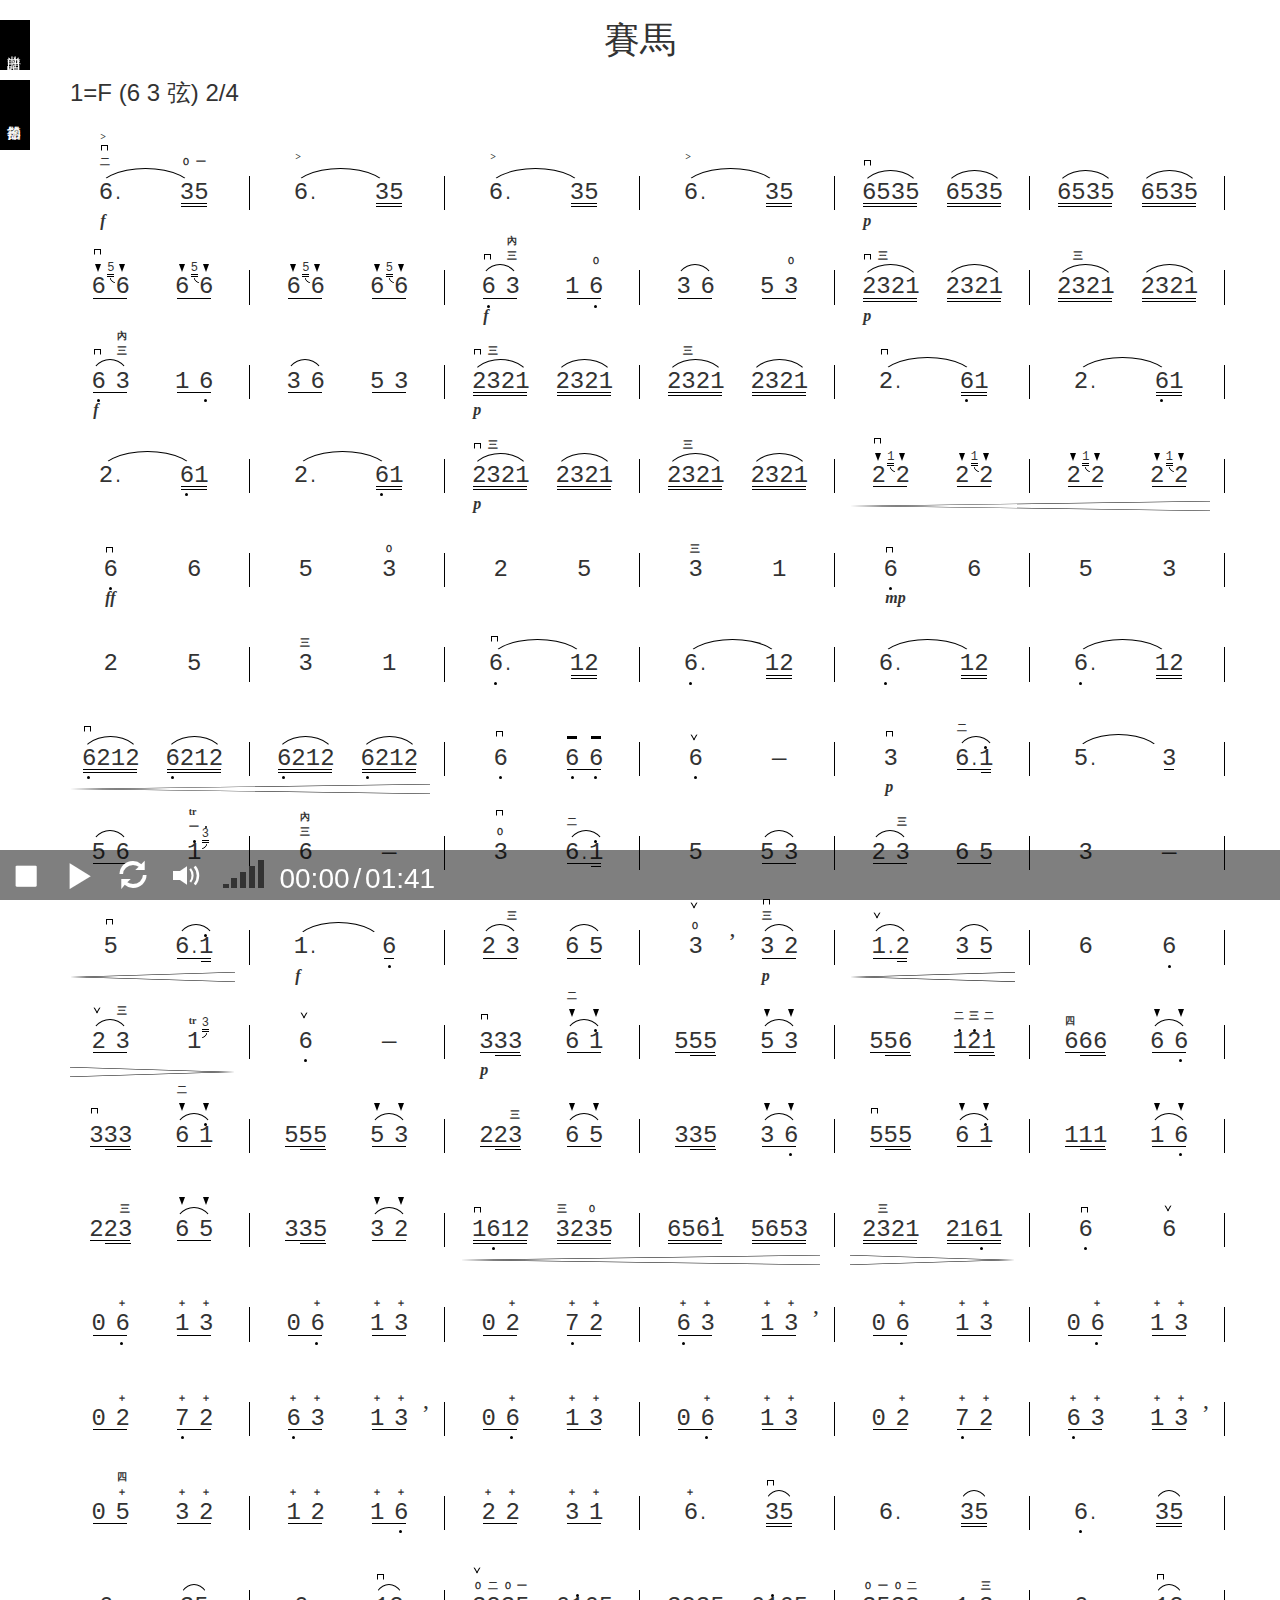
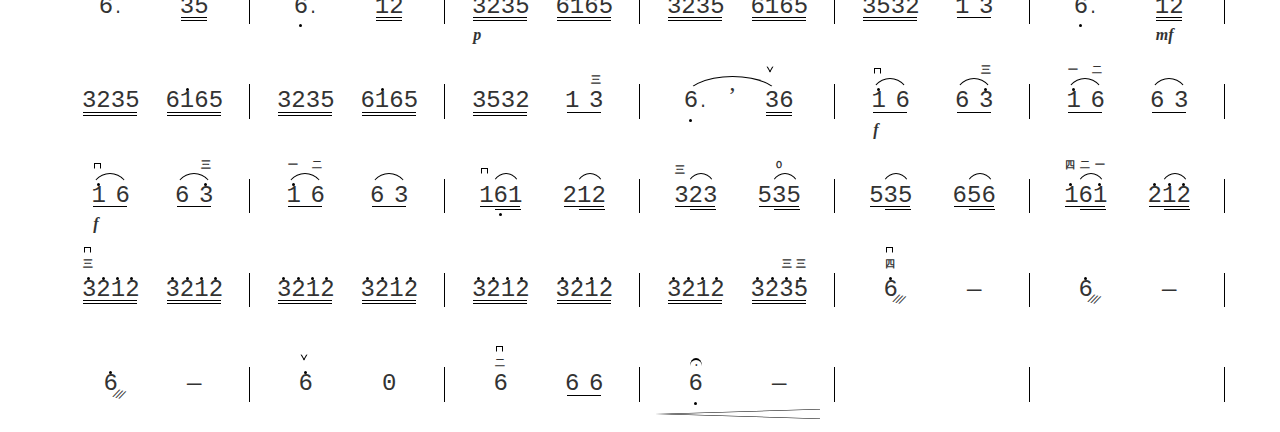
==== commit 66a18ea0: "Score pitch, and special sign include staccato, hold-tone, fermata and pick, and copy feature, but.." ====
--- a/horse_racing.html
+++ b/horse_racing.html
@@ -2900,7 +2900,7 @@
           <div class="beat beat-2 beat-1n">
             <span class="beat-number">6</span>
             <span class="beat-top">
-              <span class="fermata tip-offset-1n tip-1-level"></span>
+              <span class="fermata tip-offset-1n tip-3-level"></span>
             </span>
             <span class="beat-bottom">
               <span class="dot dot-offset-1n"></span>
--- a/css/munu-note.css
+++ b/css/munu-note.css
@@ -613,13 +613,13 @@
   background-color: #000;
   display: inline-block;
   position: absolute;
-  top: -2px;
+  /*top: -2px;*/
 }
 
 .fermata {
   display: inline-block;
   position: absolute;
-  top: -16px;
+  /*top: -16px;*/
 }
 .fermata::before {
   content: "";
